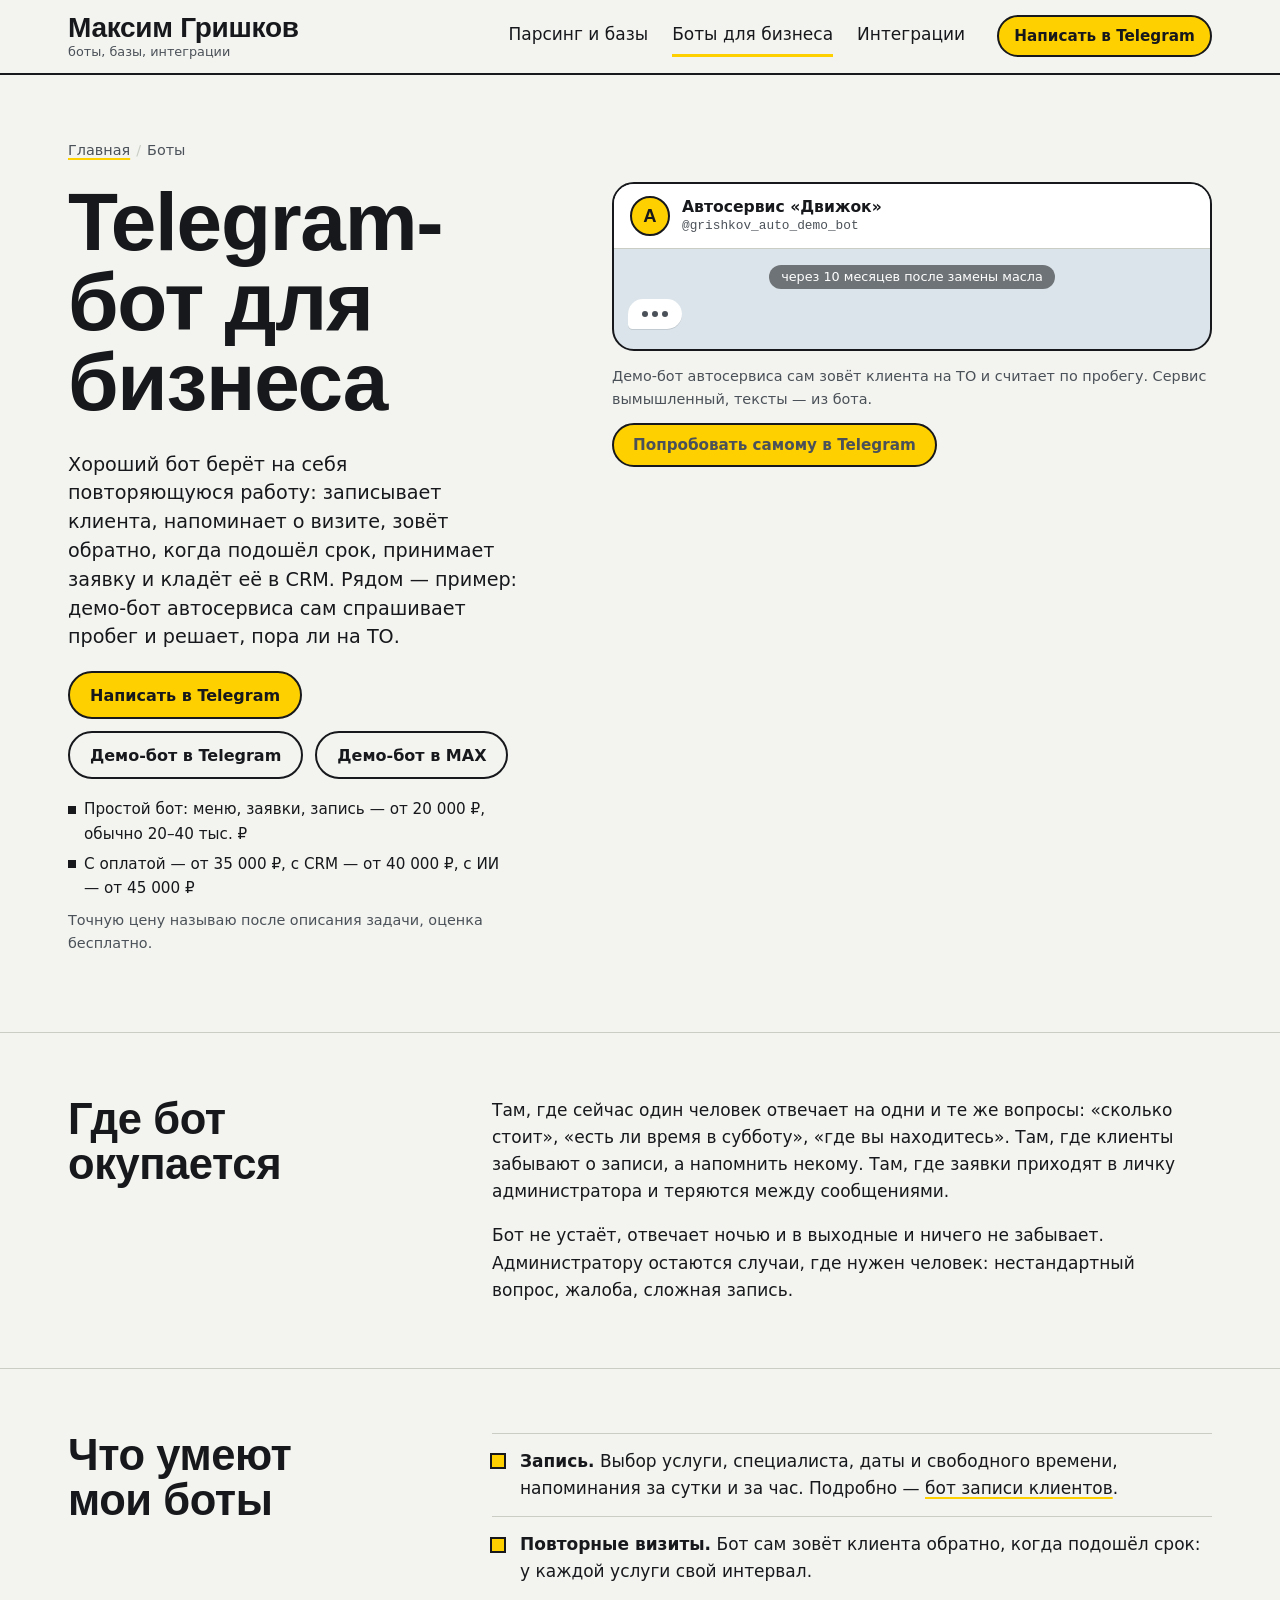
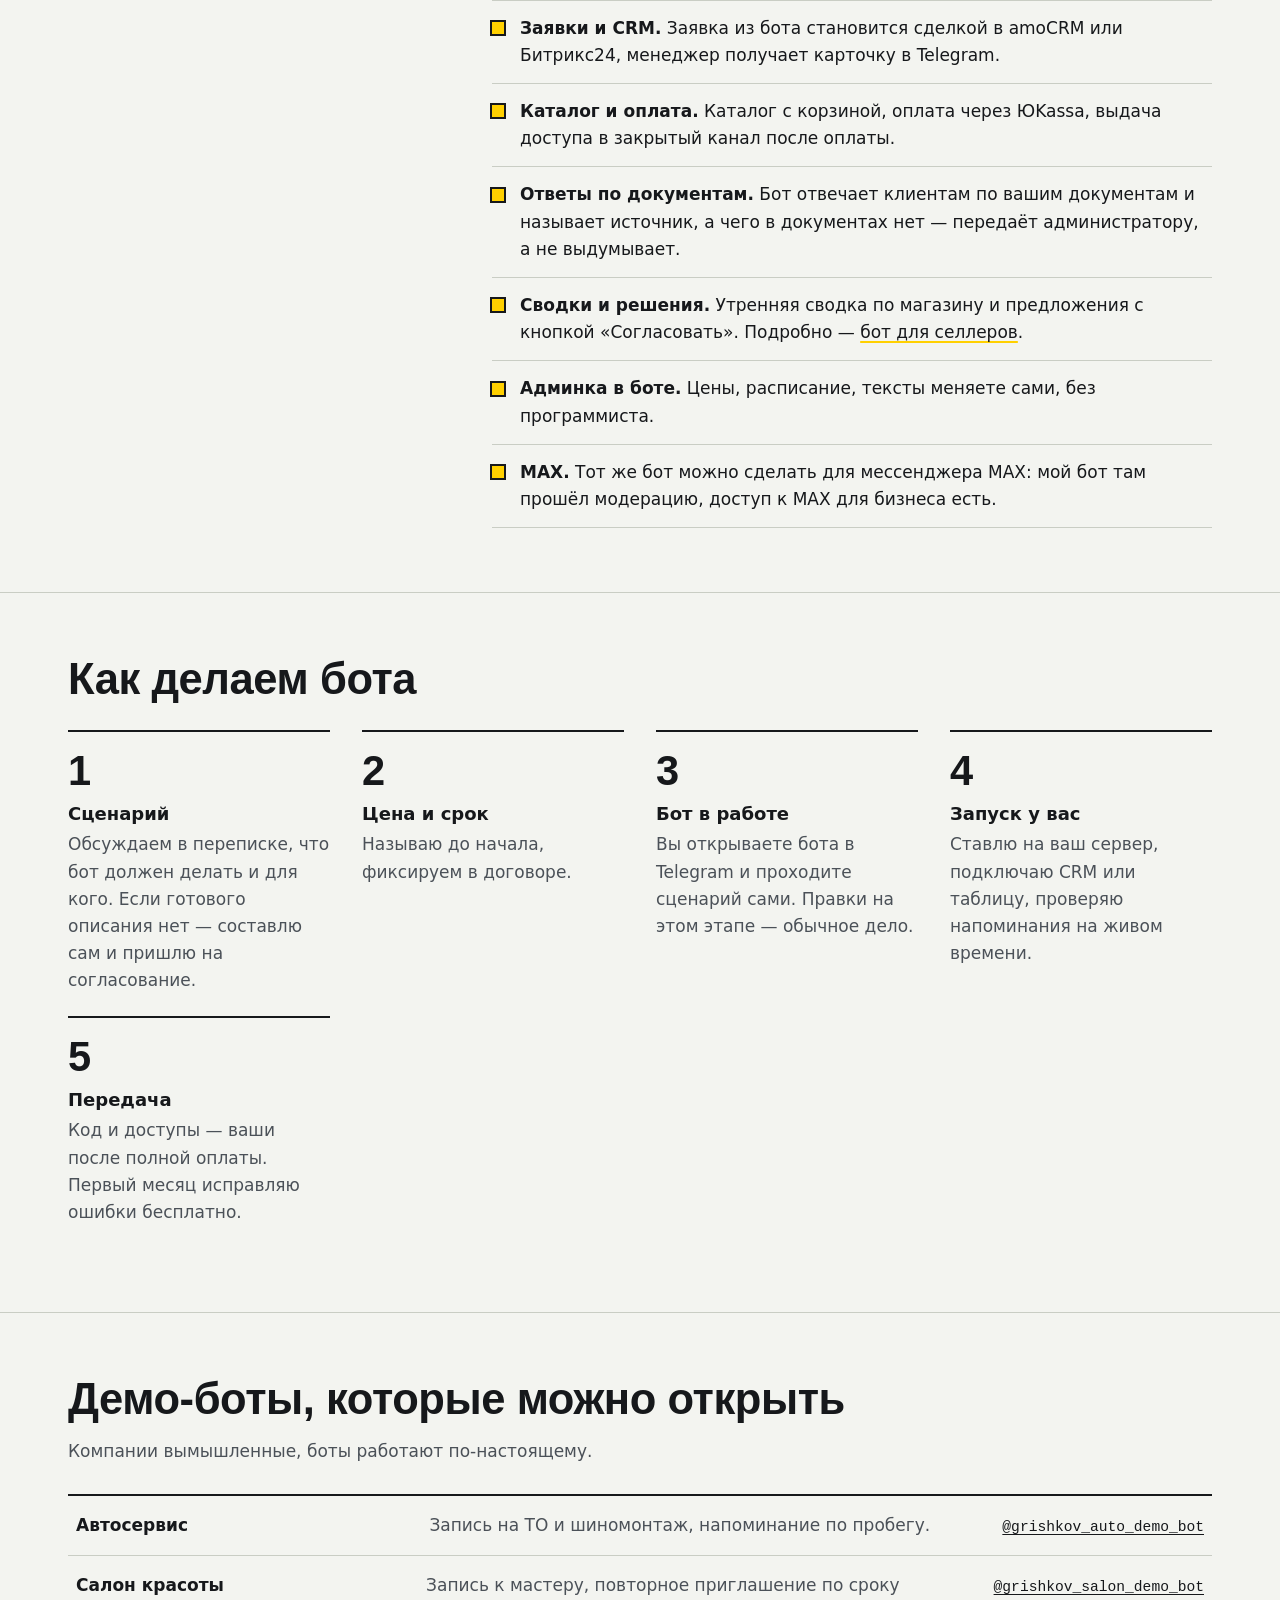
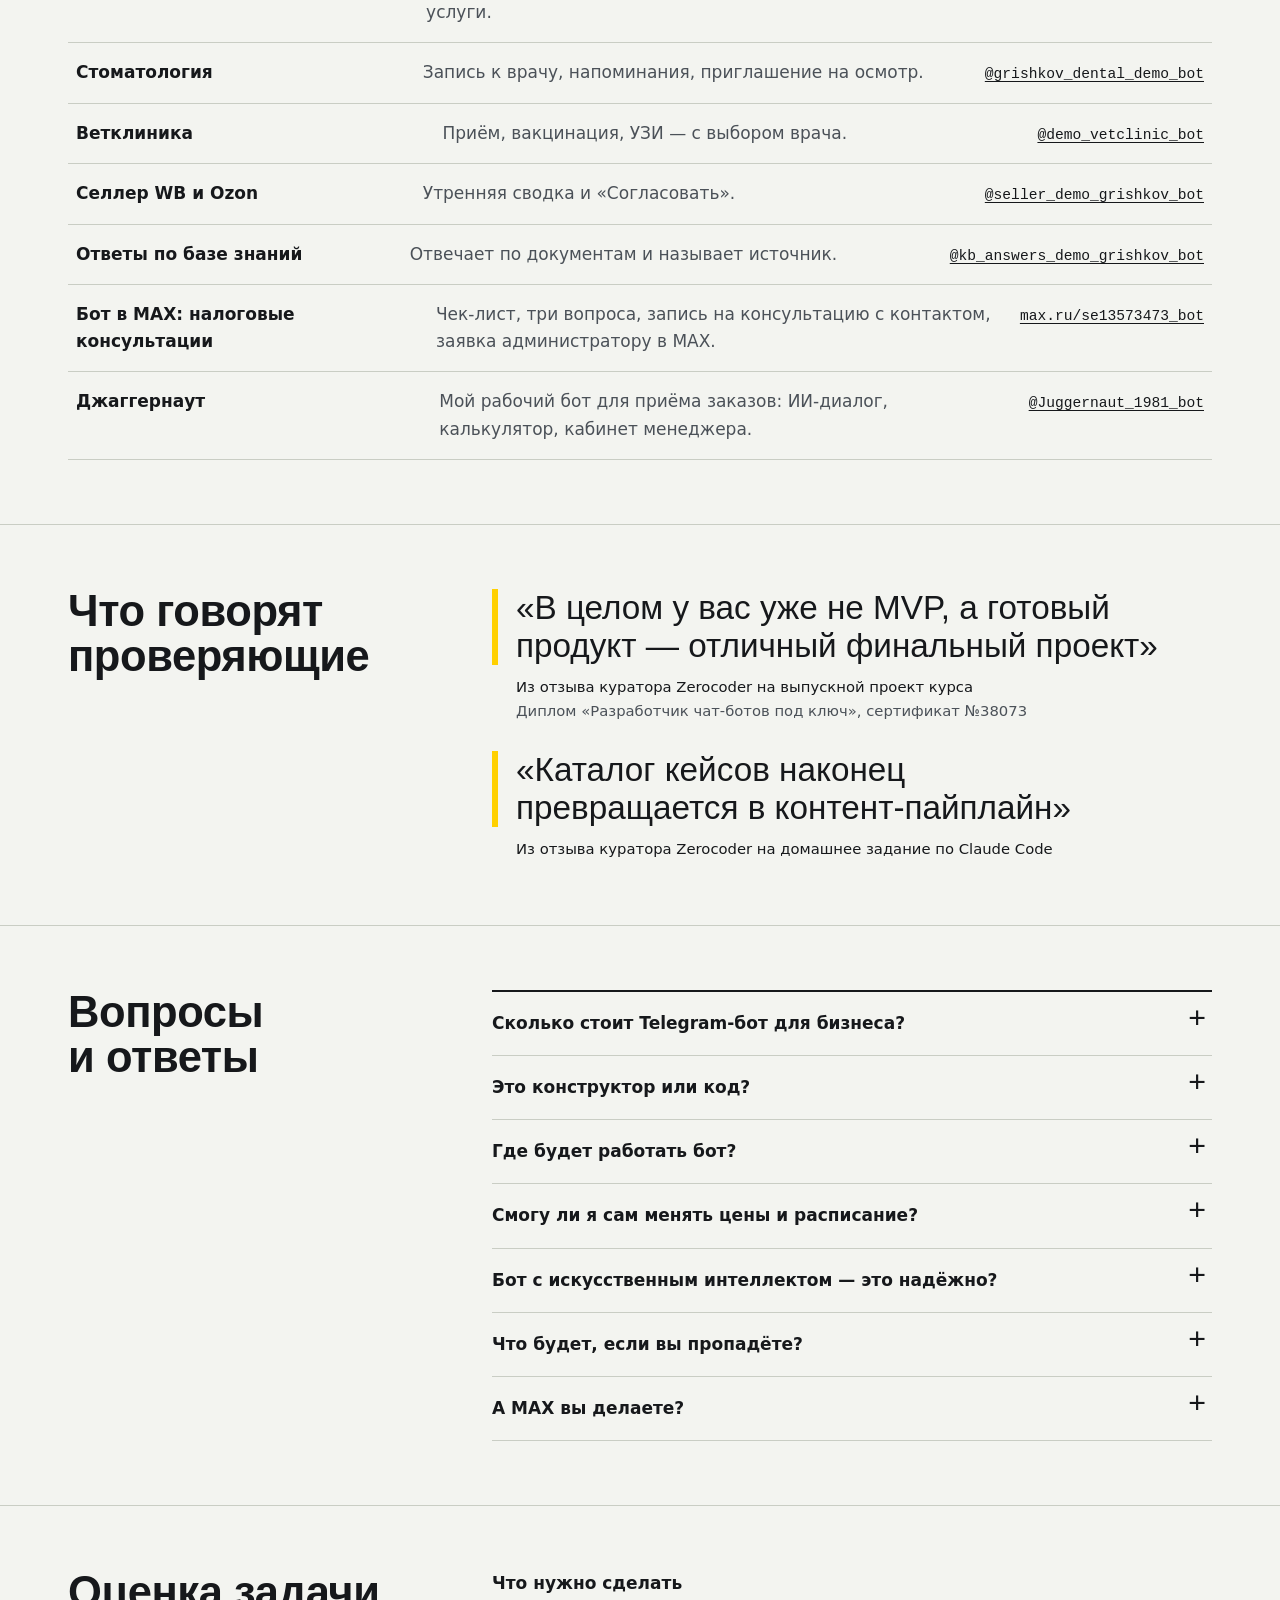
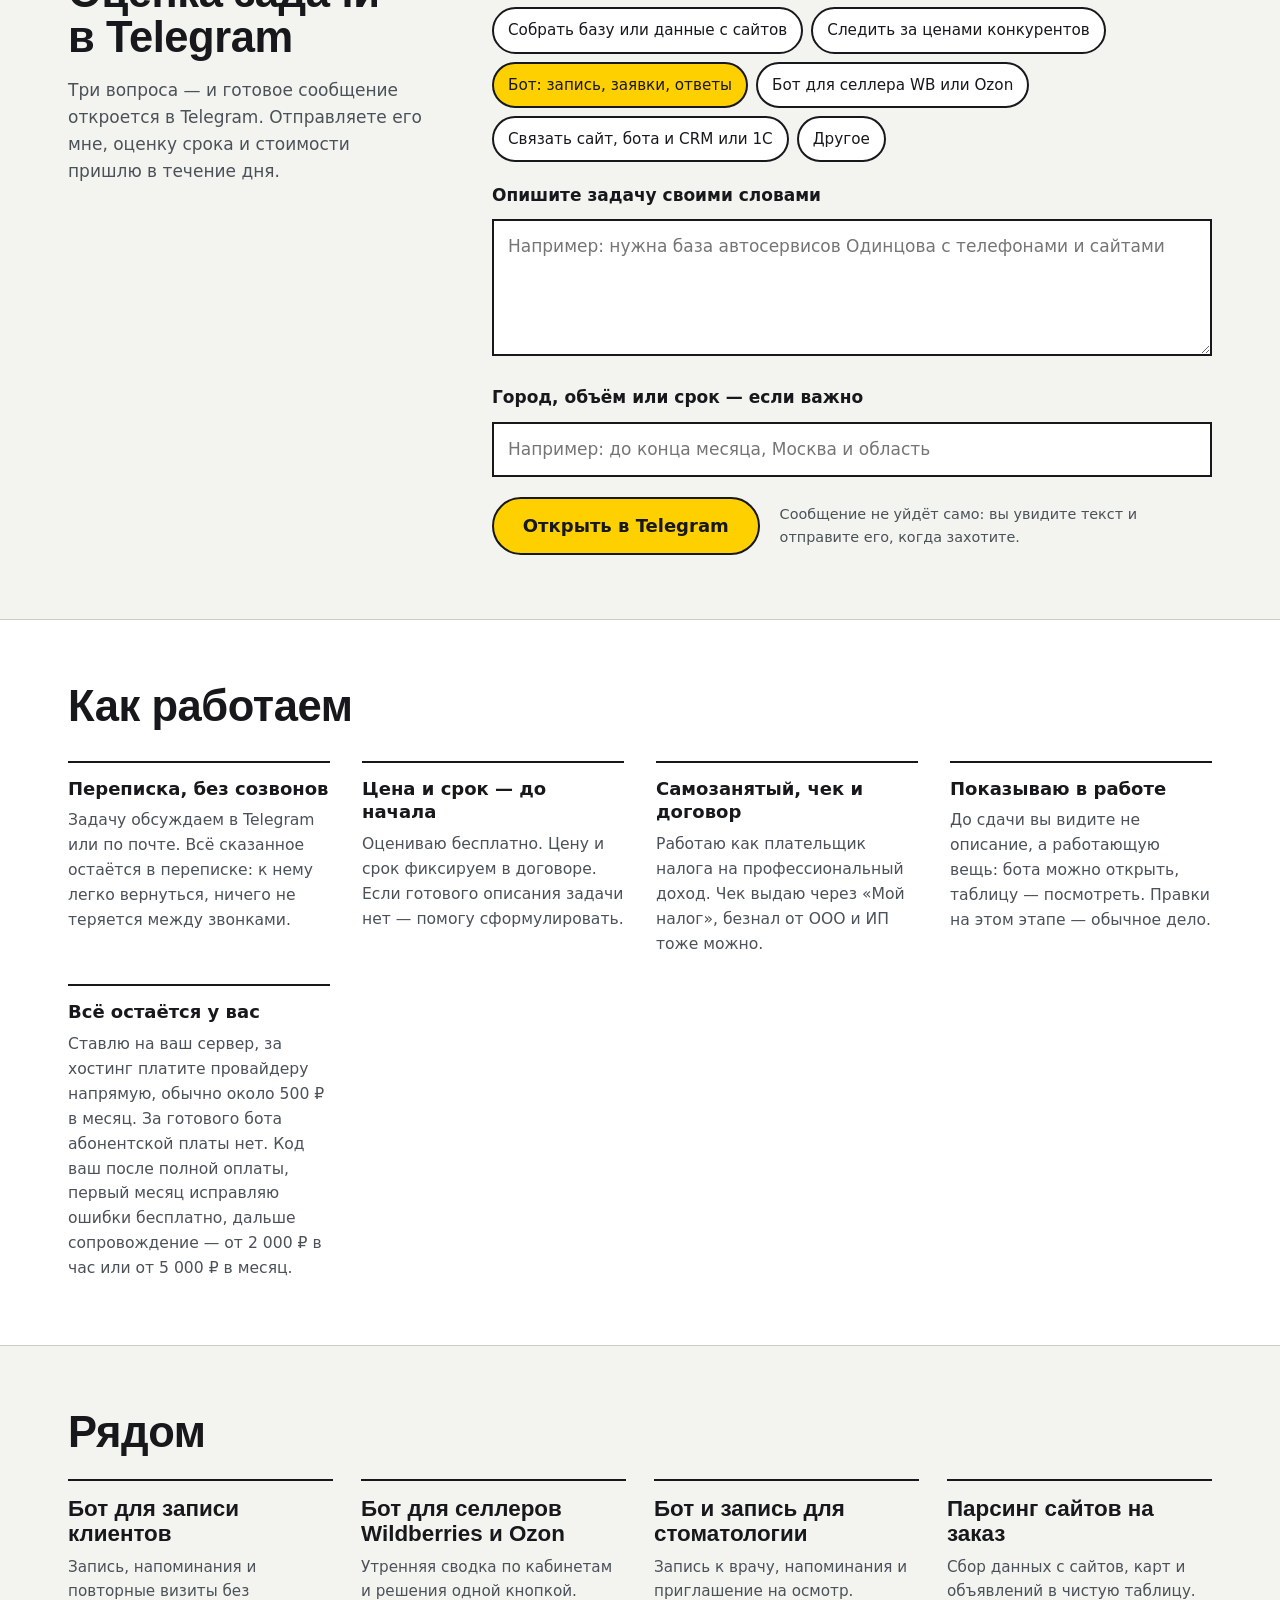
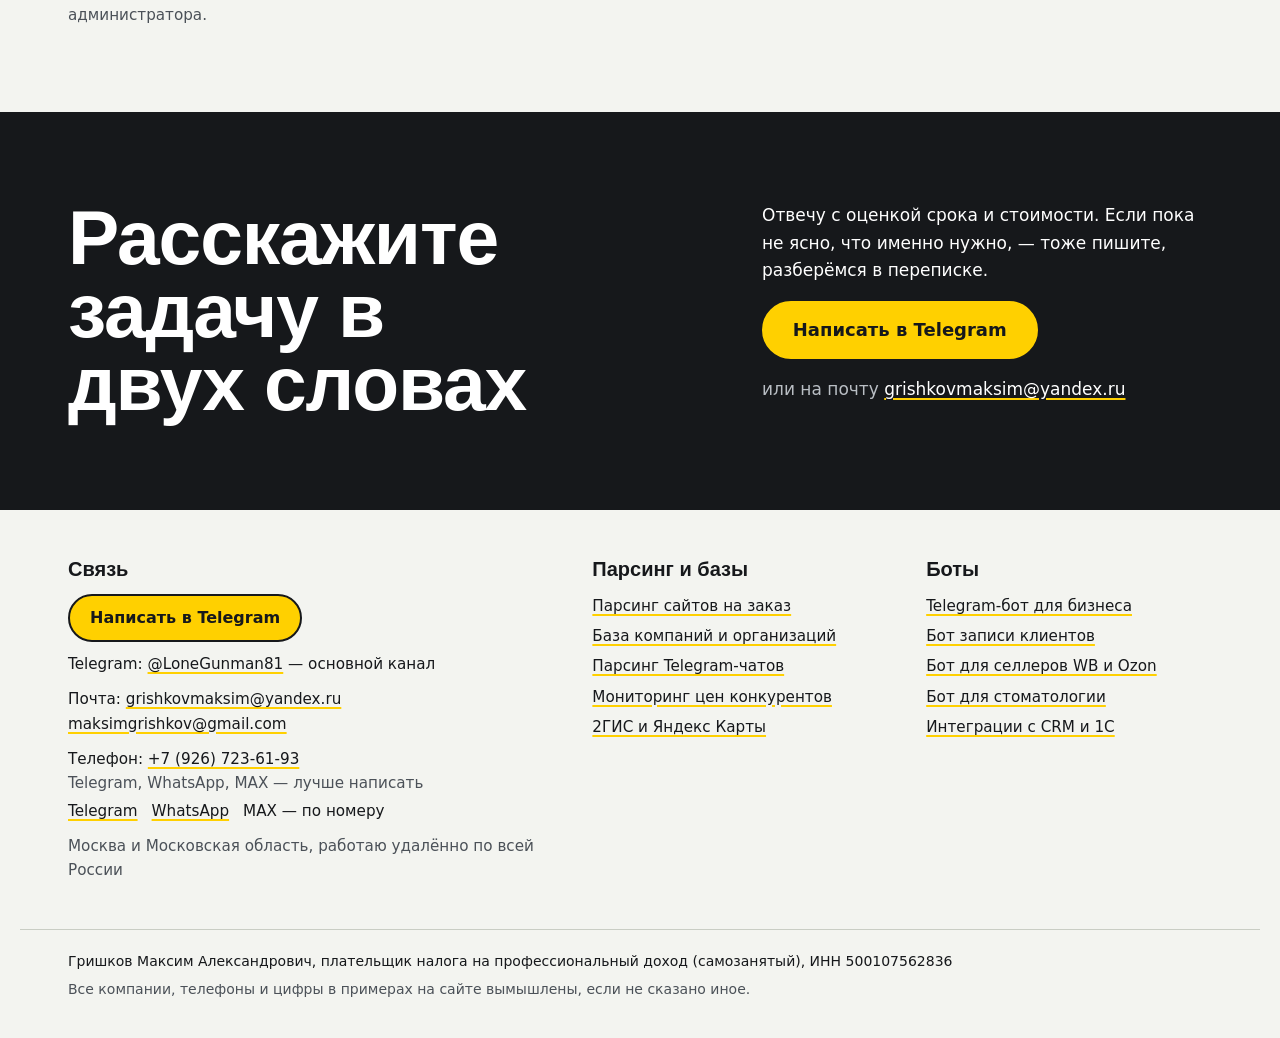
==== boty/index.html @ 48f8dcb5 "Черновик сайта для превью (noindex)" ====
<!doctype html>
<html lang="ru">
<head>
<meta charset="utf-8">
<meta name="viewport" content="width=device-width, initial-scale=1">
<title>Telegram-бот для бизнеса на заказ — запись, напоминания, заявки, оплата | Максим Гришков</title>
<meta name="description" content="Разработка Telegram-бота для бизнеса: онлайн-запись и напоминания, приём заявок, каталог и оплата, ответы по базе знаний, связка с CRM и 1С. Живые демо-боты, код остаётся у вас. Оценка бесплатно.">
<meta name="robots" content="noindex,nofollow">
<link rel="canonical" href="https://grishkovpro.ru/boty/">
<meta property="og:type" content="website">
<meta property="og:locale" content="ru_RU">
<meta property="og:site_name" content="Максим Гришков">
<meta property="og:title" content="Telegram-бот для бизнеса на заказ — запись, напоминания, заявки, оплата | Максим Гришков">
<meta property="og:description" content="Разработка Telegram-бота для бизнеса: онлайн-запись и напоминания, приём заявок, каталог и оплата, ответы по базе знаний, связка с CRM и 1С. Живые демо-боты, код остаётся у вас. Оценка бесплатно.">
<meta property="og:url" content="https://grishkovpro.ru/boty/">
<meta property="og:image" content="https://grishkovpro.ru/assets/og.png">
<meta name="theme-color" content="#f3f4f0">
<link rel="icon" href="../assets/favicon.svg" type="image/svg+xml">
<link rel="preload" href="../assets/fonts/oswald-cyr.woff2" as="font" type="font/woff2" crossorigin>
<link rel="stylesheet" href="../assets/style.css">
<script type="application/ld+json">{"@context": "https://schema.org", "@type": "BreadcrumbList", "itemListElement": [{"@type": "ListItem", "position": 1, "name": "Главная", "item": "https://grishkovpro.ru/"}, {"@type": "ListItem", "position": 2, "name": "Боты", "item": "https://grishkovpro.ru/boty/"}]}</script><script type="application/ld+json">{"@context": "https://schema.org", "@type": "Service", "name": "Разработка Telegram-бота для бизнеса", "serviceType": "Разработка Telegram-бота для бизнеса", "description": "Разработка Telegram-бота для бизнеса: онлайн-запись и напоминания, приём заявок, каталог и оплата, ответы по базе знаний, связка с CRM и 1С. Живые демо-боты, код остаётся у вас. Оценка бесплатно.", "url": "https://grishkovpro.ru/boty/", "provider": {"@type": "Person", "@id": "https://grishkovpro.ru/#person", "name": "Гришков Максим Александрович", "jobTitle": "Разработчик Telegram-ботов и интеграций", "url": "https://grishkovpro.ru/", "email": "mailto:grishkovmaksim@yandex.ru", "telephone": "+79267236193", "taxID": "500107562836", "sameAs": ["https://t.me/LoneGunman81"], "address": {"@type": "PostalAddress", "addressLocality": "Москва", "addressCountry": "RU"}}, "areaServed": [{"@type": "City", "name": "Москва"}, {"@type": "AdministrativeArea", "name": "Московская область"}, {"@type": "Country", "name": "Россия"}], "offers": {"@type": "Offer", "priceCurrency": "RUB", "description": "Простой бот: меню, заявки, запись — от 20 000 ₽, обычно 20–40 тыс. ₽; С оплатой — от 35 000 ₽, с CRM — от 40 000 ₽, с ИИ — от 45 000 ₽. Точную цену называю после описания задачи, оценка бесплатно."}}</script><script type="application/ld+json">{"@context": "https://schema.org", "@type": "FAQPage", "mainEntity": [{"@type": "Question", "name": "Сколько стоит Telegram-бот для бизнеса?", "acceptedAnswer": {"@type": "Answer", "text": "Простой бот (меню, заявки, запись) — от 20 000 ₽, обычно 20–40 тыс. ₽; с оплатой — от 35 000 ₽; со связкой с CRM — от 40 000 ₽; с ИИ — от 45 000 ₽. Точную цену называю после описания задачи, оценка бесплатно."}}, {"@type": "Question", "name": "Это конструктор или код?", "acceptedAnswer": {"@type": "Answer", "text": "Код под вашу задачу. Бот остаётся вашим: исходники передаю, ежемесячной платы за конструктор нет. При необходимости работаю и в конструкторах, например в SaleBot, если вам так удобнее."}}, {"@type": "Question", "name": "Где будет работать бот?", "acceptedAnswer": {"@type": "Answer", "text": "На вашем сервере. Это недорогой виртуальный сервер, обычно около 500 ₽ в месяц, оплачиваете провайдеру напрямую. Нет сервера — подскажу, какой взять, и настрою."}}, {"@type": "Question", "name": "Смогу ли я сам менять цены и расписание?", "acceptedAnswer": {"@type": "Answer", "text": "Да, для этого в боте делается админка: меняете прямо в Telegram, без программиста."}}, {"@type": "Question", "name": "Бот с искусственным интеллектом — это надёжно?", "acceptedAnswer": {"@type": "Answer", "text": "Если он отвечает только по вашим документам и проверяет себя — да. В моём демо ответ проверяется вторым проходом на выдумки, а вопрос, которого нет в документах, уходит администратору."}}, {"@type": "Question", "name": "Что будет, если вы пропадёте?", "acceptedAnswer": {"@type": "Answer", "text": "Бот продолжит работать: он стоит на вашем сервере, код у вас. Любой другой разработчик сможет его поддерживать без переписывания."}}, {"@type": "Question", "name": "А MAX вы делаете?", "acceptedAnswer": {"@type": "Answer", "text": "Да. Бот для MAX делается так же, как для Telegram: запись, заявки, уведомления. Мой бот в MAX прошёл модерацию площадки."}}]}</script>
</head>
<body>
<a class="skip" href="#main">К содержанию</a>
<header class="top">
  <div class="wrap top-in">
    <a class="mark" href="../"><span class="mark-n">Максим Гришков</span><span class="mark-s">боты, базы, интеграции</span></a>
    <nav class="nav" aria-label="Разделы"><a href="../parsing/">Парсинг и базы</a><a href="../boty/" aria-current="page">Боты для бизнеса</a><a href="../#integracii">Интеграции</a></nav>
    <a class="btn btn-tg top-cta" href="https://t.me/LoneGunman81" rel="noopener" target="_blank">Написать в Telegram</a>
  </div>
</header>
<main id="main">
<section class="hero hero-page">
  <div class="wrap">
    <nav class="crumbs" aria-label="Хлебные крошки"><ol><li><a href="../">Главная</a></li><li aria-current="page">Боты</li></ol></nav>
    <div class="hero-grid">
      <div class="hero-text">
        <h1 class="h1">Telegram-бот для бизнеса</h1>
        <div class="lead"><p>Хороший бот берёт на себя повторяющуюся работу: записывает клиента, напоминает о визите, зовёт обратно, когда подошёл срок, принимает заявку и кладёт её в CRM. Рядом — пример: демо-бот автосервиса сам спрашивает пробег и решает, пора ли на ТО.</p></div>
        <p class="hero-cta"><a class="btn btn-tg" href="https://t.me/LoneGunman81" rel="noopener" target="_blank">Написать в Telegram</a>
        <a class="btn btn-line" href="https://t.me/grishkov_auto_demo_bot" rel="noopener" target="_blank">Демо-бот в Telegram</a><a class="btn btn-line" href="https://max.ru/se13573473_bot" rel="noopener" target="_blank">Демо-бот в MAX</a></p>
        <div class="hero-price"><ul class="hero-notes"><li>Простой бот: меню, заявки, запись — от 20 000 ₽, обычно 20–40 тыс. ₽</li><li>С оплатой — от 35 000 ₽, с CRM — от 40 000 ₽, с ИИ — от 45 000 ₽</li></ul><p class="price-foot">Точную цену называю после описания задачи, оценка бесплатно.</p></div>
      </div>
      <div class="hero-ex"><figure class="ex ex-chat" data-sim>
  <div class="tg">
    <div class="tg-head"><span class="tg-ava" aria-hidden="true">А</span>
      <span class="tg-who"><b>Автосервис «Движок»</b><span class="mono">@grishkov_auto_demo_bot</span></span></div>
    <ol class="tg-log" aria-label="Пример переписки с ботом"><li class="tg-m tg-note"><span class="tg-bubble">через 10 месяцев после замены масла</span></li><li class="tg-m tg-bot"><span class="tg-bubble">Здравствуйте! С прошлого визита прошло 10 мес. — тогда делали «Замена масла и фильтров».<br>Скоро пора на ТО: по регламенту раз в 10 000 км или раз в год, смотря что раньше.<br>Подскажите текущий пробег — посчитаю, пора уже или можно ездить дальше.</span></li><li class="tg-m tg-user"><span class="tg-bubble">48 200</span></li><li class="tg-m tg-bot"><span class="tg-bubble">Спасибо! С прошлого визита 6 300 км.<br>До ТО ещё около 3 700 км — можно спокойно ездить.<br>Напомню, когда подойдёт срок.</span></li><li class="tg-m tg-note"><span class="tg-bubble">клиент сам решил записаться</span></li><li class="tg-m tg-bot"><span class="tg-bubble"><strong>Шаг 1/7.</strong> Выберите услугу:</span><span class="tg-kb"><span class="tg-row"><span class="tg-b">ТО по регламенту — 6 500 ₽</span></span><span class="tg-row"><span class="tg-b is-press">Шиномонтаж, 4 колеса — 3 200 ₽</span></span><span class="tg-row"><span class="tg-b">Компьютерная диагностика — 2 500 ₽</span></span></span></li><li class="tg-m tg-bot"><span class="tg-bubble">Услуга: <strong>Шиномонтаж, 4 колеса</strong> — 3 200 ₽<br><strong>Шаг 2/7.</strong> Выберите механика:</span><span class="tg-kb"><span class="tg-row"><span class="tg-b">Сергей</span><span class="tg-b">Андрей</span><span class="tg-b">Дмитрий</span></span><span class="tg-row"><span class="tg-b is-press">Любой свободный</span></span></span></li></ol>
    <div class="tg-foot"><button type="button" class="tg-replay" hidden>Показать ещё раз</button></div>
  </div>
  <figcaption><span>Демо-бот автосервиса сам зовёт клиента на ТО и считает по пробегу. Сервис вымышленный, тексты — из бота.</span><a class="btn btn-try" href="https://t.me/grishkov_auto_demo_bot" rel="noopener" target="_blank">Попробовать самому в Telegram</a></figcaption>
</figure></div>
    </div>
  </div>
</section><section class="sec sec-split"><div class="wrap split"><h2 class="h2">Где бот окупается</h2><div class="prose"><p>Там, где сейчас один человек отвечает на одни и те же вопросы: «сколько стоит», «есть ли время в субботу», «где вы находитесь». Там, где клиенты забывают о записи, а напомнить некому. Там, где заявки приходят в личку администратора и теряются между сообщениями.</p>
<p>Бот не устаёт, отвечает ночью и в выходные и ничего не забывает. Администратору остаются случаи, где нужен человек: нестандартный вопрос, жалоба, сложная запись.</p></div></div></section><section class="sec sec-split"><div class="wrap split"><h2 class="h2">Что умеют мои боты</h2><ul class="gets"><li><strong>Запись.</strong> Выбор услуги, специалиста, даты и свободного времени, напоминания за сутки и за час. Подробно — <a href="../boty/zapis-klientov/">бот записи клиентов</a>.</li><li><strong>Повторные визиты.</strong> Бот сам зовёт клиента обратно, когда подошёл срок: у каждой услуги свой интервал.</li><li><strong>Заявки и CRM.</strong> Заявка из бота становится сделкой в amoCRM или Битрикс24, менеджер получает карточку в Telegram.</li><li><strong>Каталог и оплата.</strong> Каталог с корзиной, оплата через ЮKassa, выдача доступа в закрытый канал после оплаты.</li><li><strong>Ответы по документам.</strong> Бот отвечает клиентам по вашим документам и называет источник, а чего в документах нет — передаёт администратору, а не выдумывает.</li><li><strong>Сводки и решения.</strong> Утренняя сводка по магазину и предложения с кнопкой «Согласовать». Подробно — <a href="../boty/marketplace/">бот для селлеров</a>.</li><li><strong>Админка в боте.</strong> Цены, расписание, тексты меняете сами, без программиста.</li><li><strong>MAX.</strong> Тот же бот можно сделать для мессенджера MAX: мой бот там прошёл модерацию, доступ к MAX для бизнеса есть.</li></ul></div></section><section class="sec"><div class="wrap"><h2 class="h2">Как делаем бота</h2><ol class="steps"><li><h3>Сценарий</h3><p>Обсуждаем в переписке, что бот должен делать и для кого. Если готового описания нет — составлю сам и пришлю на согласование.</p></li><li><h3>Цена и срок</h3><p>Называю до начала, фиксируем в договоре.</p></li><li><h3>Бот в работе</h3><p>Вы открываете бота в Telegram и проходите сценарий сами. Правки на этом этапе — обычное дело.</p></li><li><h3>Запуск у вас</h3><p>Ставлю на ваш сервер, подключаю CRM или таблицу, проверяю напоминания на живом времени.</p></li><li><h3>Передача</h3><p>Код и доступы — ваши после полной оплаты. Первый месяц исправляю ошибки бесплатно.</p></li></ol></div></section><section class="sec demo" id="demo"><div class="wrap"><h2 class="h2">Демо-боты, которые можно открыть</h2><p class="lead-s">Компании вымышленные, боты работают по-настоящему.</p><ul class="demo-list"><li><a class="demo-row" href="https://t.me/grishkov_auto_demo_bot" rel="noopener" target="_blank"><span class="demo-n">Автосервис</span><span class="demo-d">Запись на ТО и шиномонтаж, напоминание по пробегу.</span><span class="demo-h mono">@grishkov_auto_demo_bot</span></a></li><li><a class="demo-row" href="https://t.me/grishkov_salon_demo_bot" rel="noopener" target="_blank"><span class="demo-n">Салон красоты</span><span class="demo-d">Запись к мастеру, повторное приглашение по сроку услуги.</span><span class="demo-h mono">@grishkov_salon_demo_bot</span></a></li><li><a class="demo-row" href="https://t.me/grishkov_dental_demo_bot" rel="noopener" target="_blank"><span class="demo-n">Стоматология</span><span class="demo-d">Запись к врачу, напоминания, приглашение на осмотр.</span><span class="demo-h mono">@grishkov_dental_demo_bot</span></a></li><li><a class="demo-row" href="https://t.me/demo_vetclinic_bot" rel="noopener" target="_blank"><span class="demo-n">Ветклиника</span><span class="demo-d">Приём, вакцинация, УЗИ — с выбором врача.</span><span class="demo-h mono">@demo_vetclinic_bot</span></a></li><li><a class="demo-row" href="https://t.me/seller_demo_grishkov_bot" rel="noopener" target="_blank"><span class="demo-n">Селлер WB и Ozon</span><span class="demo-d">Утренняя сводка и «Согласовать».</span><span class="demo-h mono">@seller_demo_grishkov_bot</span></a></li><li><a class="demo-row" href="https://t.me/kb_answers_demo_grishkov_bot" rel="noopener" target="_blank"><span class="demo-n">Ответы по базе знаний</span><span class="demo-d">Отвечает по документам и называет источник.</span><span class="demo-h mono">@kb_answers_demo_grishkov_bot</span></a></li><li><a class="demo-row" href="https://max.ru/se13573473_bot" rel="noopener" target="_blank"><span class="demo-n">Бот в MAX: налоговые консультации</span><span class="demo-d">Чек-лист, три вопроса, запись на консультацию с контактом, заявка администратору в MAX.</span><span class="demo-h mono">max.ru/se13573473_bot</span></a></li><li><a class="demo-row" href="https://t.me/Juggernaut_1981_bot" rel="noopener" target="_blank"><span class="demo-n">Джаггернаут</span><span class="demo-d">Мой рабочий бот для приёма заказов: ИИ-диалог, калькулятор, кабинет менеджера.</span><span class="demo-h mono">@Juggernaut_1981_bot</span></a></li></ul></div></section><section class="sec voices" aria-labelledby="vq-h"><div class="wrap split"><h2 id="vq-h" class="h2">Что говорят проверяющие</h2><ul class="vq-list"><li><blockquote><p>«В целом у вас уже не MVP, а готовый продукт — отличный финальный проект»</p></blockquote><p class="vq-src">Из отзыва куратора Zerocoder на выпускной проект курса<br><span class="muted">Диплом «Разработчик чат-ботов под ключ», сертификат №38073</span></p></li><li><blockquote><p>«Каталог кейсов наконец превращается в контент-пайплайн»</p></blockquote><p class="vq-src">Из отзыва куратора Zerocoder на домашнее задание по Claude Code</p></li></ul></div></section><section class="sec faq" aria-labelledby="faq-h"><div class="wrap split"><h2 id="faq-h" class="h2">Вопросы и ответы</h2><div class="faq-list"><details><summary>Сколько стоит Telegram-бот для бизнеса?</summary><div class="faq-a"><p>Простой бот (меню, заявки, запись) — от 20 000 ₽, обычно 20–40 тыс. ₽; с оплатой — от 35 000 ₽; со связкой с CRM — от 40 000 ₽; с ИИ — от 45 000 ₽. Точную цену называю после описания задачи, оценка бесплатно.</p></div></details><details><summary>Это конструктор или код?</summary><div class="faq-a"><p>Код под вашу задачу. Бот остаётся вашим: исходники передаю, ежемесячной платы за конструктор нет. При необходимости работаю и в конструкторах, например в SaleBot, если вам так удобнее.</p></div></details><details><summary>Где будет работать бот?</summary><div class="faq-a"><p>На вашем сервере. Это недорогой виртуальный сервер, обычно около 500 ₽ в месяц, оплачиваете провайдеру напрямую. Нет сервера — подскажу, какой взять, и настрою.</p></div></details><details><summary>Смогу ли я сам менять цены и расписание?</summary><div class="faq-a"><p>Да, для этого в боте делается админка: меняете прямо в Telegram, без программиста.</p></div></details><details><summary>Бот с искусственным интеллектом — это надёжно?</summary><div class="faq-a"><p>Если он отвечает только по вашим документам и проверяет себя — да. В моём демо ответ проверяется вторым проходом на выдумки, а вопрос, которого нет в документах, уходит администратору.</p></div></details><details><summary>Что будет, если вы пропадёте?</summary><div class="faq-a"><p>Бот продолжит работать: он стоит на вашем сервере, код у вас. Любой другой разработчик сможет его поддерживать без переписывания.</p></div></details><details><summary>А MAX вы делаете?</summary><div class="faq-a"><p>Да. Бот для MAX делается так же, как для Telegram: запись, заявки, уведомления. Мой бот в MAX прошёл модерацию площадки.</p></div></details></div></div></section><section class="sec quiz" id="ocenka" aria-labelledby="qz-h">
  <div class="wrap split">
    <div><h2 id="qz-h" class="h2">Оценка задачи в Telegram</h2>
      <p class="lead-s">Три вопроса — и готовое сообщение откроется в Telegram. Отправляете его мне, оценку срока и стоимости пришлю в течение дня.</p></div>
    <form class="qz" action="https://t.me/LoneGunman81" method="get" target="_blank" data-quiz>
      <fieldset><legend>Что нужно сделать</legend><div class="qz-opts"><label class="qz-opt"><input type="radio" name="topic" value="Собрать базу или данные с сайтов"><span>Собрать базу или данные с сайтов</span></label><label class="qz-opt"><input type="radio" name="topic" value="Следить за ценами конкурентов"><span>Следить за ценами конкурентов</span></label><label class="qz-opt"><input type="radio" name="topic" value="Бот: запись, заявки, ответы" checked><span>Бот: запись, заявки, ответы</span></label><label class="qz-opt"><input type="radio" name="topic" value="Бот для селлера WB или Ozon"><span>Бот для селлера WB или Ozon</span></label><label class="qz-opt"><input type="radio" name="topic" value="Связать сайт, бота и CRM или 1С"><span>Связать сайт, бота и CRM или 1С</span></label><label class="qz-opt"><input type="radio" name="topic" value="Другое"><span>Другое</span></label></div></fieldset>
      <label class="qz-f"><span>Опишите задачу своими словами</span>
        <textarea name="text" rows="4" required placeholder="Например: нужна база автосервисов Одинцова с телефонами и сайтами"></textarea></label>
      <label class="qz-f"><span>Город, объём или срок — если важно</span>
        <input type="text" name="extra" placeholder="Например: до конца месяца, Москва и область"></label>
      <div class="qz-go"><button class="btn btn-tg btn-big" type="submit">Открыть в Telegram</button>
        <span class="muted">Сообщение не уйдёт само: вы увидите текст и отправите его, когда захотите.</span></div>
    </form>
  </div>
</section><section class="sec how" aria-labelledby="how-h">
  <div class="wrap">
    <h2 id="how-h" class="h2">Как работаем</h2>
    <ul class="how-list"><li><h3>Переписка, без созвонов</h3><p>Задачу обсуждаем в Telegram или по почте. Всё сказанное остаётся в переписке: к нему легко вернуться, ничего не теряется между звонками.</p></li><li><h3>Цена и срок — до начала</h3><p>Оцениваю бесплатно. Цену и срок фиксируем в договоре. Если готового описания задачи нет — помогу сформулировать.</p></li><li><h3>Самозанятый, чек и договор</h3><p>Работаю как плательщик налога на профессиональный доход. Чек выдаю через «Мой налог», безнал от ООО и ИП тоже можно.</p></li><li><h3>Показываю в работе</h3><p>До сдачи вы видите не описание, а работающую вещь: бота можно открыть, таблицу — посмотреть. Правки на этом этапе — обычное дело.</p></li><li><h3>Всё остаётся у вас</h3><p>Ставлю на ваш сервер, за хостинг платите провайдеру напрямую, обычно около 500 ₽ в месяц. За готового бота абонентской платы нет. Код ваш после полной оплаты, первый месяц исправляю ошибки бесплатно, дальше сопровождение — от 2 000 ₽ в час или от 5 000 ₽ в месяц.</p></li></ul>
  </div>
</section><section class="sec rel" aria-labelledby="rel-h"><div class="wrap"><h2 id="rel-h" class="h2">Рядом</h2><ul class="rel-list"><li><a href="../boty/zapis-klientov"><span class="rel-t">Бот для записи клиентов</span><span class="rel-d">Запись, напоминания и повторные визиты без администратора.</span></a></li><li><a href="../boty/marketplace"><span class="rel-t">Бот для селлеров Wildberries и Ozon</span><span class="rel-d">Утренняя сводка по кабинетам и решения одной кнопкой.</span></a></li><li><a href="../boty/stomatologiya"><span class="rel-t">Бот и запись для стоматологии</span><span class="rel-d">Запись к врачу, напоминания и приглашение на осмотр.</span></a></li><li><a href="../parsing"><span class="rel-t">Парсинг сайтов на заказ</span><span class="rel-d">Сбор данных с сайтов, карт и объявлений в чистую таблицу.</span></a></li></ul></div></section><section class="cta" aria-labelledby="cta-h">
  <div class="wrap cta-in">
    <h2 id="cta-h" class="cta-h">Расскажите задачу в двух словах</h2>
    <div class="cta-side"><p>Отвечу с оценкой срока и стоимости. Если пока не ясно, что именно нужно, — тоже пишите, разберёмся в переписке.</p>
      <p><a class="btn btn-tg btn-big" href="https://t.me/LoneGunman81" rel="noopener" target="_blank">Написать в Telegram</a></p>
      <p class="muted">или на почту <a href="mailto:grishkovmaksim@yandex.ru">grishkovmaksim@yandex.ru</a></p></div>
  </div>
</section>
</main>
<footer class="foot">
  <div class="wrap foot-grid">
    <div class="foot-contact">
      <p class="f-h">Связь</p>
      <p><a class="btn btn-tg" href="https://t.me/LoneGunman81" rel="noopener" target="_blank">Написать в Telegram</a></p>
      <p>Telegram: <a href="https://t.me/LoneGunman81" rel="noopener" target="_blank">@LoneGunman81</a> — основной канал</p>
      <p>Почта: <a href="mailto:grishkovmaksim@yandex.ru">grishkovmaksim@yandex.ru</a><br><a href="mailto:maksimgrishkov@gmail.com">maksimgrishkov@gmail.com</a></p>
      <p>Телефон: <a href="tel:+79267236193">+7 (926) 723-61-93</a><br><span class="muted">Telegram, WhatsApp, MAX — лучше написать</span><br>
        <span class="msgr"><a href="https://t.me/LoneGunman81" rel="noopener" target="_blank">Telegram</a>
        <a href="https://wa.me/79267236193" rel="noopener" target="_blank">WhatsApp</a>
        <span>MAX — по номеру</span></span></p>
      <p class="muted">Москва и Московская область, работаю удалённо по всей России</p>
    </div>
    <div><p class="f-h">Парсинг и базы</p><ul><li><a href="../parsing/">Парсинг сайтов на заказ</a></li><li><a href="../parsing/baza-kompaniy/">База компаний и организаций</a></li><li><a href="../parsing/telegram/">Парсинг Telegram-чатов</a></li><li><a href="../parsing/monitoring-cen/">Мониторинг цен конкурентов</a></li><li><a href="../parsing/karty/">2ГИС и Яндекс Карты</a></li></ul></div><div><p class="f-h">Боты</p><ul><li><a href="../boty/">Telegram-бот для бизнеса</a></li><li><a href="../boty/zapis-klientov/">Бот записи клиентов</a></li><li><a href="../boty/marketplace/">Бот для селлеров WB и Ozon</a></li><li><a href="../boty/stomatologiya/">Бот для стоматологии</a></li><li><a href="../#integracii">Интеграции с CRM и 1С</a></li></ul></div>
  </div>
  <div class="wrap foot-legal">
    <p>Гришков Максим Александрович, плательщик налога на профессиональный доход (самозанятый), ИНН 500107562836</p>
    <p class="muted">Все компании, телефоны и цифры в примерах на сайте вымышлены, если не сказано иное.</p>
  </div>
</footer>
<script src="../assets/site.js" defer></script>
</body>
</html>
---- assets/style.css ----
/* grishkovpro.ru — «мастерская с открытой кухней».
   Один акцент: сигнальный жёлтый, только как фон под тёмным текстом. */

@font-face { font-family: "Oswald"; font-weight: 400 700; font-display: swap;
  src: url(fonts/oswald-cyr.woff2) format("woff2"); unicode-range: U+0301, U+0400-045F, U+0490-0491, U+04B0-04B1, U+2116; }
@font-face { font-family: "Oswald"; font-weight: 400 700; font-display: swap;
  src: url(fonts/oswald-lat.woff2) format("woff2"); unicode-range: U+0000-00FF, U+0131, U+0152-0153, U+02BB-02BC, U+02C6, U+02DA, U+02DC, U+2000-206F, U+20AC, U+2122, U+2191, U+2193, U+2212, U+2215, U+FEFF, U+FFFD; }
@font-face { font-family: "Golos Text"; font-weight: 400 700; font-display: swap;
  src: url(fonts/golos-cyr.woff2) format("woff2"); unicode-range: U+0301, U+0400-045F, U+0490-0491, U+04B0-04B1, U+2116; }
@font-face { font-family: "Golos Text"; font-weight: 400 700; font-display: swap;
  src: url(fonts/golos-lat.woff2) format("woff2"); unicode-range: U+0000-00FF, U+0131, U+0152-0153, U+02BB-02BC, U+02C6, U+02DA, U+02DC, U+2000-206F, U+20AC, U+2122, U+2191, U+2193, U+2212, U+2215, U+FEFF, U+FFFD; }

:root {
  --paper: #f3f4f0;
  --white: #ffffff;
  --ink: #16181b;
  --ink-2: #4b5158;
  --rule: #c9cdc4;
  --sun: #ffd000;
  --sun-soft: #fff3b0;
  --tg-bg: #dbe4ea;
  --tg-out: #e3f6cf;
  --display: "Oswald", "Arial Narrow", "Roboto Condensed", sans-serif;
  --text: "Golos Text", "Segoe UI", system-ui, sans-serif;
  --mono: ui-monospace, "Cascadia Mono", Consolas, "Liberation Mono", monospace;
  --gut: clamp(16px, 4vw, 48px);
  --max: 1240px;
}

*, *::before, *::after { box-sizing: border-box; }
html { -webkit-text-size-adjust: 100%; }
body {
  margin: 0; background: var(--paper); color: var(--ink);
  font: 400 1.0625rem/1.6 var(--text);
  overflow-wrap: break-word;
}
img, svg { max-width: 100%; display: block; }
a { color: inherit; text-decoration-thickness: 2px; text-underline-offset: 3px; text-decoration-color: var(--sun); }
a:hover { text-decoration-color: var(--ink); }
:focus-visible { outline: 3px solid var(--ink); outline-offset: 3px; box-shadow: 0 0 0 6px var(--sun); }
p { margin: 0 0 1em; }
ul, ol { margin: 0; padding: 0; list-style: none; }
h1, h2, h3 { margin: 0; }
code, .mono { font-family: var(--mono); font-size: .86em; }
.muted { color: var(--ink-2); }

.wrap { max-width: var(--max); margin: 0 auto; padding: 0 var(--gut); }
.skip { position: absolute; left: -999px; top: 8px; background: var(--sun); padding: 8px 12px; z-index: 10; }
.skip:focus { left: 8px; }

/* ---------- кнопки ---------- */
.btn {
  display: inline-flex; align-items: center; justify-content: center; gap: .5em;
  min-height: 48px; padding: .7em 1.25em; border: 2px solid var(--ink); border-radius: 999px;
  font: 600 1rem/1.1 var(--text); text-decoration: none; cursor: pointer; text-align: center;
}
.btn-tg { background: var(--sun); color: var(--ink); }
.btn-tg:hover { background: var(--ink); color: var(--sun); }
.btn-line { background: transparent; }
.btn-line:hover { background: var(--ink); color: var(--white); }
.btn-big { min-height: 58px; padding: .8em 1.6em; font-size: 1.125rem; }

/* ---------- шапка ---------- */
.top { border-bottom: 2px solid var(--ink); background: var(--paper); }
.top-in { display: flex; align-items: center; gap: 12px 32px; flex-wrap: wrap; padding-top: 14px; padding-bottom: 14px; }
.mark { display: flex; flex-direction: column; text-decoration: none; line-height: 1; margin-right: auto; }
.mark-n { font: 600 1.75rem/1 var(--display); letter-spacing: -.01em; white-space: nowrap; }
.mark-s { font-size: .8rem; color: var(--ink-2); margin-top: 4px; }
.nav { display: flex; gap: 6px 24px; flex-wrap: wrap; }
.nav a { text-decoration: none; font-weight: 500; padding: 6px 0; border-bottom: 3px solid transparent; }
.nav a:hover, .nav a[aria-current="page"] { border-bottom-color: var(--sun); }
.top-cta { min-height: 42px; padding: .5em 1em; font-size: .95rem; }
@media (max-width: 760px) {
  .nav { order: 3; width: 100%; gap: 4px 14px; font-size: .875rem; }
  .top-cta { font-size: .875rem; padding: .45em .85em; }
  .mark-n { font-size: 1.35rem; }
  .mark-s { font-size: .72rem; }
}

/* ---------- заголовки ---------- */
.h1 { font: 600 clamp(2.5rem, 6.4vw, 5.6rem)/.98 var(--display); letter-spacing: -.015em; text-wrap: balance; }
.h1-home { font-size: clamp(3rem, 6.8vw, 6.6rem); line-height: .96; letter-spacing: -.02em; max-width: 11ch; margin-bottom: 24px; }
.home-grid { display: grid; grid-template-columns: minmax(0, 7fr) minmax(0, 5fr); gap: 32px clamp(32px, 5vw, 64px); align-items: start; }
.home-ex .ex-chat { margin-left: auto; }
.home-ex .tg-log { max-height: 440px; }
@media (max-width: 900px) { .home-grid { grid-template-columns: minmax(0, 1fr); } .home-ex .tg-log { max-height: 380px; } }
.h2 { font: 600 clamp(1.8rem, 3.4vw, 2.75rem)/1.04 var(--display); letter-spacing: -.01em; text-wrap: balance; }
h3 { font: 600 1.125rem/1.3 var(--text); }

/* ---------- первый экран ---------- */
.hero { padding: clamp(28px, 5vw, 72px) 0 clamp(36px, 6vw, 80px); }
.hero-home { padding-top: clamp(28px, 4vw, 56px); }
.home-sub { display: grid; grid-template-columns: minmax(0, 46rem) auto; gap: 24px 48px; align-items: end; margin-top: clamp(24px, 4vw, 48px); }
.lead p { font-size: clamp(1.1rem, 1.5vw, 1.3rem); line-height: 1.5; max-width: 40em; }
.hero-cta { display: flex; flex-wrap: wrap; gap: 12px; margin: 8px 0 0; }
.hero-grid { display: grid; grid-template-columns: minmax(0, 5fr) minmax(0, 7fr); gap: 40px clamp(32px, 5vw, 72px); align-items: start; margin-top: 20px; }
.hero-text .h1 { margin-bottom: 28px; }
@media (max-width: 900px) {
  .hero-grid, .home-sub { grid-template-columns: minmax(0, 1fr); }
}

.crumbs ol { display: flex; flex-wrap: wrap; gap: 4px; font-size: .9rem; color: var(--ink-2); }
.crumbs li + li::before { content: "/"; margin: 0 6px 0 2px; color: var(--rule); }
.crumbs a { color: var(--ink-2); }

/* ---------- стенды главной ---------- */
.stands { padding-bottom: clamp(24px, 4vw, 48px); }
.stand {
  display: grid; grid-template-columns: minmax(0, 7fr) minmax(0, 5fr); gap: 32px clamp(32px, 5vw, 72px);
  padding: clamp(32px, 5vw, 64px) 0; border-top: 2px solid var(--ink); align-items: start;
}
.stand:nth-child(2) { grid-template-columns: minmax(0, 5fr) minmax(0, 7fr); }
.stand:nth-child(2) .stand-ex { order: 2; }
.stand-text .h2 { font-size: clamp(2.2rem, 4.6vw, 3.8rem); margin-bottom: 20px; }
.stand-text p { max-width: 36em; }
.stand-links { margin: 18px 0 24px; border-top: 1px solid var(--rule); }
.stand-links li { border-bottom: 1px solid var(--rule); }
.stand-links a { display: block; padding: 10px 0; text-decoration: none; font-weight: 500; }
.stand-links a:hover { background: var(--sun-soft); }
@media (max-width: 900px) {
  .stand, .stand:nth-child(2) { grid-template-columns: minmax(0, 1fr); }
  .stand:nth-child(2) .stand-ex { order: 0; }
}

/* ---------- секции ---------- */
.sec { padding: clamp(36px, 5vw, 64px) 0; border-top: 1px solid var(--rule); }
.split { display: grid; grid-template-columns: minmax(0, 4fr) minmax(0, 8fr); gap: 20px clamp(32px, 5vw, 72px); }
.split > .h2 { position: sticky; top: 20px; align-self: start; }
@media (max-width: 900px) { .split { grid-template-columns: minmax(0, 1fr); } .split > .h2 { position: static; } }
.prose { max-width: 42em; }
.prose p:last-child { margin-bottom: 0; }
.prose ul { margin: 0 0 1em; }
.prose li { padding-left: 1.2em; position: relative; margin-bottom: .4em; }
.prose li::before { content: ""; position: absolute; left: 0; top: .6em; width: .5em; height: .5em; background: var(--ink); }
.lead-s { max-width: 42em; margin: 16px 0 28px; color: var(--ink-2); }

.steps { counter-reset: s; margin-top: 28px; display: grid; grid-template-columns: repeat(auto-fit, minmax(min(100%, 230px), 1fr)); gap: 0 32px; }
.steps li { counter-increment: s; padding: 18px 0 22px; border-top: 2px solid var(--ink); }
.steps li::before { content: counter(s); display: block; font: 600 2.6rem/1 var(--display); margin-bottom: 10px; }
.steps h3 { margin-bottom: 6px; }
.steps p { margin: 0; color: var(--ink-2); }

.gets { max-width: 46em; }
.gets li { padding: 14px 0 14px 28px; border-bottom: 1px solid var(--rule); position: relative; }
.gets li:first-child { border-top: 1px solid var(--rule); }
.gets li::before { content: ""; position: absolute; left: 0; top: 1.25em; width: 12px; height: 12px; background: var(--sun); outline: 2px solid var(--ink); }

/* ---------- демо ---------- */
.demo-list { border-top: 2px solid var(--ink); }
.demo-row {
  display: grid; grid-template-columns: minmax(0, 3fr) minmax(0, 5fr) auto; gap: 4px 24px; align-items: baseline;
  padding: 16px 8px; border-bottom: 1px solid var(--rule); text-decoration: none;
}
.demo-row:hover { background: var(--sun); }
.demo-n { font-weight: 600; }
.demo-d { color: var(--ink-2); }
.demo-row:hover .demo-d { color: var(--ink); }
.demo-h { white-space: nowrap; text-decoration: underline; text-decoration-color: var(--ink); text-underline-offset: 3px; }
@media (max-width: 760px) {
  .demo-row { grid-template-columns: minmax(0, 1fr); }
  .demo-h { white-space: normal; word-break: break-all; }
}

/* ---------- вопросы ---------- */
.faq-list { border-top: 2px solid var(--ink); max-width: 48em; }
.faq details { border-bottom: 1px solid var(--rule); }
.faq summary {
  list-style: none; cursor: pointer; padding: 18px 44px 18px 0; position: relative; font-weight: 600; font-size: 1.0625rem;
}
.faq summary::-webkit-details-marker { display: none; }
.faq summary::after { content: "+"; position: absolute; right: 6px; top: 10px; font: 500 1.9rem/1 var(--display); }
.faq details[open] summary::after { content: "−"; }
.faq-a { padding: 0 0 18px; max-width: 42em; color: var(--ink-2); }

/* ---------- как работаем ---------- */
.how { background: var(--white); }
.how-list { display: grid; grid-template-columns: repeat(auto-fit, minmax(min(100%, 210px), 1fr)); gap: 28px 32px; margin-top: 32px; }
.how-list li { border-top: 2px solid var(--ink); padding-top: 14px; }
.how-list h3 { margin-bottom: 8px; }
.how-list p { margin: 0; color: var(--ink-2); font-size: .975rem; }

/* ---------- рядом ---------- */
.rel-list { display: grid; grid-template-columns: repeat(auto-fit, minmax(min(100%, 240px), 1fr)); gap: 0 28px; margin-top: 24px; }
.rel-list a { display: block; padding: 16px 0 20px; border-top: 2px solid var(--ink); text-decoration: none; height: 100%; }
.rel-list a:hover { background: var(--sun-soft); }
.rel-t { display: block; font: 600 1.4rem/1.1 var(--display); margin-bottom: 8px; }
.rel-d { display: block; color: var(--ink-2); font-size: .95rem; }

/* ---------- призыв ---------- */
.cta { background: var(--ink); color: var(--white); padding: clamp(48px, 7vw, 96px) 0; }
.cta-in { display: grid; grid-template-columns: minmax(0, 7fr) minmax(0, 5fr); gap: 28px 64px; align-items: end; }
.cta-h { font: 600 clamp(2.4rem, 6vw, 5rem)/.95 var(--display); letter-spacing: -.015em; text-wrap: balance; }
.cta .btn-tg { border-color: var(--sun); }
.cta .btn-tg:hover { background: var(--white); color: var(--ink); border-color: var(--white); }
.cta .muted { color: #b9bec4; }
.cta a:not(.btn) { color: var(--white); }
@media (max-width: 900px) { .cta-in { grid-template-columns: minmax(0, 1fr); } }

/* ---------- подвал ---------- */
.foot { padding: 48px 0 32px; font-size: .95rem; }
.foot-grid { display: grid; grid-template-columns: minmax(0, 5fr) minmax(0, 3fr) minmax(0, 3fr); gap: 32px 48px; }
.f-h { font: 600 1.25rem/1.1 var(--display); margin-bottom: 14px; }
.foot li { margin-bottom: 6px; }
.foot-contact p { margin-bottom: .7em; }
.msgr { display: inline-flex; flex-wrap: wrap; gap: 4px 14px; margin-top: 4px; }
.foot-legal { margin-top: 36px; padding-top: 20px; border-top: 1px solid var(--rule); font-size: .875rem; }
.foot-legal p { margin-bottom: .4em; }
@media (max-width: 760px) { .foot-grid { grid-template-columns: minmax(0, 1fr); } }

/* =========================================================
   ЭКСПОНАТЫ
   ========================================================= */
.ex { margin: 0; }
.ex figcaption { display: flex; flex-wrap: wrap; gap: 12px 20px; align-items: center; justify-content: space-between; margin-top: 14px; font-size: .9rem; color: var(--ink-2); }
.ex figcaption > span { flex: 1 1 18em; }
.btn-try { background: var(--sun); font-size: .95rem; min-height: 44px; }
.btn-try:hover { background: var(--ink); color: var(--sun); }

/* --- переписка в Telegram --- */
.ex-chat { max-width: 600px; }
.hero-ex .ex-chat { margin-left: auto; }
.tg { background: var(--tg-bg); border: 2px solid var(--ink); border-radius: 22px; overflow: hidden; }
.tg-head { display: flex; align-items: center; gap: 12px; padding: 12px 16px; background: var(--white); border-bottom: 1px solid var(--rule); }
.tg-ava { flex: none; width: 40px; height: 40px; border-radius: 50%; background: var(--sun); border: 2px solid var(--ink); display: grid; place-items: center; font: 600 1.15rem/1 var(--display); }
.tg-who { display: flex; flex-direction: column; min-width: 0; line-height: 1.25; }
.tg-who b { font-size: .975rem; }
.tg-who .mono { color: var(--ink-2); font-size: .8rem; overflow: hidden; text-overflow: ellipsis; }
.tg-log { padding: 16px 14px 8px; display: flex; flex-direction: column; gap: 10px; max-height: 560px; overflow-y: auto; scroll-behavior: smooth; }
.is-compact .tg-log { max-height: 420px; }
.tg-m { display: flex; flex-direction: column; align-items: flex-start; max-width: 88%; }
.tg-bubble { background: var(--white); border-radius: 16px 16px 16px 5px; padding: 9px 13px; font-size: .925rem; line-height: 1.45; box-shadow: 0 1px 0 rgba(22, 24, 27, .12); }
.tg-user { align-self: flex-end; align-items: flex-end; }
.tg-user .tg-bubble { background: var(--tg-out); border-radius: 16px 16px 5px 16px; }
.tg-note { align-self: center; max-width: 100%; }
.tg-note .tg-bubble { background: rgba(22, 24, 27, .55); color: var(--white); font-size: .8rem; padding: 3px 12px; border-radius: 999px; box-shadow: none; }
.tg-kb { display: flex; flex-direction: column; gap: 4px; margin-top: 4px; width: 100%; min-width: 14em; }
.tg-row { display: flex; gap: 4px; }
.tg-b {
  flex: 1 1 0; min-width: 0; text-align: center; padding: 7px 8px; border-radius: 9px; font-size: .85rem; font-weight: 500;
  background: rgba(255, 255, 255, .72); border: 1px solid rgba(22, 24, 27, .1); transition: background-color .2s, transform .2s;
}
.tg-b.is-press { background: var(--sun); border-color: var(--ink); }
.tg-foot { min-height: 12px; display: flex; justify-content: center; padding: 0 0 12px; }
.tg-replay { font: 500 .85rem/1 var(--text); background: var(--white); border: 1px solid var(--ink); border-radius: 999px; padding: 8px 14px; cursor: pointer; }
.tg-replay:hover { background: var(--sun); }
.tg-typing .tg-bubble { display: inline-flex; gap: 4px; padding: 12px 14px; }
.tg-typing i { width: 6px; height: 6px; border-radius: 50%; background: var(--ink-2); animation: dot 1s infinite; }
.tg-typing i:nth-child(2) { animation-delay: .15s; } .tg-typing i:nth-child(3) { animation-delay: .3s; }
@keyframes dot { 0%, 80%, 100% { opacity: .25; } 40% { opacity: 1; } }

/* Пока сценарий идёт, «нажатая» кнопка подсвечивается только в момент нажатия */
.is-playing .tg-b.is-press { background: rgba(255, 255, 255, .72); border-color: rgba(22, 24, 27, .1); }
.is-playing .tg-b.is-press.is-tapped { background: var(--sun); border-color: var(--ink); transform: scale(.96); }
.is-playing .tg-m.is-wait { display: none; }
.tg-m.is-new { animation: pop .35s ease-out; }
@keyframes pop { from { opacity: 0; transform: translateY(8px); } to { opacity: 1; transform: none; } }

/* --- хаос → таблица --- */
.ex-sort { display: grid; grid-template-columns: minmax(0, 4fr) minmax(0, 7fr); gap: 20px; align-items: start; }
.ex-sort figcaption { grid-column: 1 / -1; margin-top: 0; }
.is-compact.ex-sort, .hero-ex .ex-sort { grid-template-columns: minmax(0, 1fr); }
.sort-in { display: flex; flex-wrap: wrap; gap: 10px; padding: 6px 4px; }
.scrap {
  flex: 1 1 150px; max-width: 220px; background: var(--white); border: 1px solid var(--ink); padding: 8px 10px 9px; font-size: .8rem; line-height: 1.35;
  display: flex; flex-direction: column; box-shadow: 3px 3px 0 var(--ink); transition: transform .7s cubic-bezier(.5, 0, .2, 1), opacity .7s;
}
.scrap:nth-child(3n+1) { transform: rotate(-2.5deg); }
.scrap:nth-child(3n+2) { transform: rotate(1.8deg) translateY(6px); }
.scrap:nth-child(3n) { transform: rotate(-1deg) translateY(-4px); }
.scrap span:nth-child(2) { font-weight: 600; }
.scrap-src { color: var(--ink-2); font-size: .7rem !important; margin-bottom: 4px; }
.scrap-map { border-radius: 10px; }
.scrap-list { border-style: dashed; }
.scrap.is-gone { opacity: 0; }
.scrap.is-used { opacity: .28; filter: grayscale(1); transition: opacity .5s; }

.sheet { background: var(--white); border: 2px solid var(--ink); min-width: 0; }
.sheet-bar { display: flex; justify-content: space-between; gap: 10px; align-items: center; padding: 8px 12px; border-bottom: 2px solid var(--ink); font-size: .85rem; }
.sheet-tag { background: var(--sun); border: 1px solid var(--ink); padding: 1px 8px; font-size: .78rem; font-weight: 600; }
.sheet-scroll { overflow-x: auto; }
.sheet table { border-collapse: collapse; width: 100%; font-size: .82rem; line-height: 1.35; }
.sheet th, .sheet td { border: 1px solid #dde0d8; padding: 6px 8px; text-align: left; vertical-align: top; }
.sheet th { background: #eceee8; font-weight: 600; white-space: nowrap; }
.sheet td:nth-child(3) { font-family: var(--mono); font-size: .78rem; white-space: nowrap; }
.sheet .n { width: 2.2em; color: var(--ink-2); text-align: right; background: #f6f7f3; font-family: var(--mono); }
.sheet tbody tr { transition: opacity .4s; }
.is-armed .sheet tbody tr { opacity: 0; }
.is-armed .sheet tbody tr.is-in { opacity: 1; animation: flash 1.4s ease-out; }
@keyframes flash { 0%, 35% { background: var(--sun); } 100% { background: transparent; } }
.sort-replay { margin-top: 10px; }

/* --- схема --- */
.ex-flow svg { width: 100%; height: auto; background: var(--white); border: 2px solid var(--ink); }
.f-node rect { fill: var(--paper); stroke: var(--ink); stroke-width: 2; }
.f-main rect { fill: var(--sun); }
.f-ghost rect { fill: var(--white); stroke-dasharray: 6 5; }
.f-t { font: 600 17px var(--text); text-anchor: middle; fill: var(--ink); }
.f-s { font: 400 13px var(--text); text-anchor: middle; fill: var(--ink-2); }
.f-l { font: 500 12px var(--mono); text-anchor: middle; fill: var(--ink-2); }
.f-start { text-anchor: start; }
.f-line { fill: none; stroke: var(--ink); stroke-width: 2; }
.f-head { fill: var(--ink); }
.is-run .f-line { stroke-dasharray: 160; stroke-dashoffset: 160; animation: draw .9s ease-out forwards; }
.is-run .f-line:nth-of-type(2) { animation-delay: .6s; }
.is-run .f-line:nth-of-type(3) { animation-delay: 1.2s; }
.is-run .f-line:nth-of-type(4) { animation-delay: 1.8s; }
@keyframes draw { to { stroke-dashoffset: 0; } }

@media (max-width: 560px) {
  .tg-m { max-width: 94%; }
  .tg-kb { min-width: 0; }
  .ex-sort { grid-template-columns: minmax(0, 1fr); }
  .scrap { max-width: none; flex-basis: 40%; }
}


/* ---------- заметки первого экрана и заглушки ---------- */
.hero-notes { margin-top: 18px; display: flex; flex-wrap: wrap; gap: 6px 22px; font-size: .95rem; color: var(--ink-2); }
.hero-notes li { padding-left: 16px; position: relative; }
.hero-notes li::before { content: ""; position: absolute; left: 0; top: .55em; width: 8px; height: 8px; background: var(--ink); }
mark.todo { background: repeating-linear-gradient(-45deg, var(--sun-soft) 0 6px, #ffe78a 6px 12px); color: var(--ink); outline: 1px dashed var(--ink); padding: 0 3px; }

/* ---------- связка база → CRM → бот ---------- */
.chain { background: var(--white); }
.chain-top { display: grid; grid-template-columns: minmax(0, 5fr) minmax(0, 7fr); gap: 12px 48px; align-items: end; }
.chain-top .lead-s { margin: 0; }
.ch-list { display: grid; grid-template-columns: repeat(3, minmax(0, 1fr)); gap: 0 56px; margin-top: 36px; counter-reset: ch; }
.ch-step { position: relative; counter-increment: ch; padding-top: 16px; border-top: 2px solid var(--ink); }
.ch-step:not(:last-child)::after {
  content: ""; position: absolute; right: -44px; top: 70px; width: 32px; height: 2px; background: var(--ink);
  box-shadow: 0 0 0 0 var(--ink);
}
.ch-step:not(:last-child)::before {
  content: ""; position: absolute; right: -45px; top: 65px; width: 10px; height: 10px; border-top: 2px solid var(--ink); border-right: 2px solid var(--ink); transform: rotate(45deg);
}
.ch-step h3 { font: 600 1.6rem/1.1 var(--display); margin: 14px 0 8px; }
.ch-step h3::before { content: counter(ch) "  "; color: var(--ink-2); font-weight: 400; }
.ch-step p { color: var(--ink-2); margin-bottom: 10px; }
.ch-pic { height: 108px; border: 2px solid var(--ink); background: var(--paper); padding: 12px; display: flex; gap: 8px; }
.ch-base .ch-pic { flex-direction: column; gap: 6px; }
.cp-row { height: 14px; background: var(--white); border: 1px solid var(--rule); }
.cp-h { background: var(--ink); border-color: var(--ink); }
.cp-col { flex: 1; display: flex; flex-direction: column; gap: 6px; border-left: 1px dashed var(--rule); padding-left: 6px; }
.cp-col:first-child { border-left: 0; padding-left: 0; }
.cp-col i { height: 18px; background: var(--white); border: 1px solid var(--ink); }
.cp-col i.cp-won { background: var(--sun); }
.ch-bot .ch-pic { flex-direction: column; background: var(--tg-bg); }
.cp-msg { width: 70%; height: 22px; background: var(--white); border-radius: 10px 10px 10px 3px; }
.cp-out { align-self: flex-end; width: 45%; background: var(--tg-out); border-radius: 10px 10px 3px 10px; }
.cp-btns { display: flex; gap: 4px; width: 70%; }
.cp-btns i { flex: 1; height: 18px; border-radius: 6px; background: var(--sun); border: 1px solid var(--ink); }
@media (max-width: 900px) {
  .chain-top { grid-template-columns: minmax(0, 1fr); }
  .ch-list { grid-template-columns: minmax(0, 1fr); gap: 40px; }
  .ch-step:not(:last-child)::after { right: auto; left: 50%; top: auto; bottom: -32px; width: 2px; height: 24px; }
  .ch-step:not(:last-child)::before { right: auto; left: calc(50% - 5px); top: auto; bottom: -32px; transform: rotate(135deg); }
}

/* ---------- кто делает ---------- */
.face { background: var(--sun); border-top: 2px solid var(--ink); border-bottom: 2px solid var(--ink); }
.face-in { display: grid; grid-template-columns: minmax(0, 6fr) minmax(0, 6fr); gap: 24px 64px; }
.face-h { font: 600 clamp(2.4rem, 5.6vw, 4.8rem)/.95 var(--display); letter-spacing: -.015em; text-wrap: balance; }
.face-text p { max-width: 36em; }
.face-facts { margin: 18px 0 24px; border-top: 1px solid var(--ink); }
.face-facts li { padding: 10px 0; border-bottom: 1px solid var(--ink); font-size: .95rem; }
.face .btn-tg { background: var(--ink); color: var(--sun); }
.face .btn-tg:hover { background: var(--white); color: var(--ink); }
.face a:not(.btn) { text-decoration-color: var(--ink); }
@media (max-width: 900px) { .face-in { grid-template-columns: minmax(0, 1fr); } }

/* ---------- оценка задачи ---------- */
.qz { display: flex; flex-direction: column; gap: 20px; max-width: 44em; }
.qz fieldset { border: 0; margin: 0; padding: 0; }
.qz legend, .qz-f > span { font-weight: 600; margin-bottom: 10px; display: block; padding: 0; }
.qz-opts { display: flex; flex-wrap: wrap; gap: 8px; }
.qz-opt { position: relative; }
.qz-opt input { position: absolute; opacity: 0; inset: 0; margin: 0; cursor: pointer; }
.qz-opt span { display: inline-block; padding: 9px 14px; border: 2px solid var(--ink); border-radius: 999px; background: var(--white); font-size: .95rem; cursor: pointer; }
.qz-opt input:checked + span { background: var(--sun); }
.qz-opt input:focus-visible + span { outline: 3px solid var(--ink); outline-offset: 3px; }
.qz-f textarea, .qz-f input {
  width: 100%; font: inherit; color: inherit; background: var(--white); border: 2px solid var(--ink); border-radius: 0; padding: 12px 14px;
}
.qz-f textarea { resize: vertical; min-height: 110px; }
.qz-go { display: flex; flex-wrap: wrap; gap: 12px 20px; align-items: center; }
.qz-go .muted { font-size: .9rem; flex: 1 1 16em; }

/* ---------- пример выгрузки, экспонат в секции ---------- */
.sample-links { display: flex; flex-wrap: wrap; gap: 10px; margin-top: 8px; }
.sample-links li { padding: 0 !important; }
.sample-links li::before { display: none; }
.side-prose { margin-top: 16px; }


/* --- поток сообщений → фильтр → карточки --- */
.ex-stream { display: grid; grid-template-columns: minmax(0, 1fr); gap: 16px; }
.st-in { background: var(--white); border: 2px solid var(--ink); }
.st-bar { display: flex; justify-content: space-between; gap: 10px; align-items: center; padding: 8px 12px; border-bottom: 2px solid var(--ink); font-size: .82rem; }
.st-list { padding: 6px 0; }
.st-msg { display: grid; grid-template-columns: minmax(0, 1fr) auto; gap: 2px 12px; padding: 8px 12px; border-bottom: 1px solid #e3e5df; font-size: .85rem; line-height: 1.4; transition: background-color .3s, opacity .3s; }
.st-msg:last-child { border-bottom: 0; }
.st-chat { grid-column: 1; color: var(--ink-2); font-size: .75rem; }
.st-text { grid-column: 1; }
.st-v { grid-column: 2; grid-row: 1 / span 2; align-self: center; font-size: .75rem; font-weight: 600; padding: 2px 8px; border: 1px solid var(--ink); white-space: nowrap; }
.st-msg.is-ok .st-v { background: var(--sun); }
.st-msg.is-drop .st-v { background: var(--paper); color: var(--ink-2); border-color: var(--rule); }
.st-msg.is-drop .st-text { color: var(--ink-2); text-decoration: line-through; text-decoration-color: rgba(22, 24, 27, .35); }
.st-out .tg-log { max-height: none; }
.st-out .tg-m { max-width: 92%; }
.is-armed .st-v { visibility: hidden; }
.is-armed .st-msg.is-drop .st-text { text-decoration: none; color: var(--ink); }
.is-armed .st-msg.is-done .st-v { visibility: visible; }
.is-armed .st-msg.is-drop.is-done .st-text { text-decoration: line-through; color: var(--ink-2); }
.is-armed .st-msg.is-drop.is-done { opacity: .6; }
.st-msg.is-check { background: var(--sun-soft); }
.is-armed .st-card { display: none; }
.is-armed .st-card.is-in { display: flex; animation: pop .35s ease-out; }
@media (min-width: 1000px) { .stand .ex-stream { grid-template-columns: minmax(0, 7fr) minmax(0, 5fr); } .ex-stream figcaption { grid-column: 1 / -1; margin-top: 0; } }
@media (max-width: 560px) { .st-msg { grid-template-columns: minmax(0, 1fr); } .st-v { grid-column: 1; grid-row: auto; justify-self: start; } }

/* --- цены --- */
.hero-price { margin-top: 18px; }
.hero-price .hero-notes { margin-top: 0; flex-direction: column; color: var(--ink); font-weight: 500; }
.price-foot { margin: 8px 0 0; font-size: .9rem; color: var(--ink-2); }
.price-scroll { overflow-x: auto; border-top: 2px solid var(--ink); }
.price-t { width: 100%; border-collapse: collapse; font-size: .975rem; }
.price-t th, .price-t td { text-align: left; padding: 12px 12px 12px 0; border-bottom: 1px solid var(--rule); vertical-align: top; }
.price-t thead th { font-size: .85rem; color: var(--ink-2); font-weight: 500; }
.price-t tbody th { font-weight: 600; }
.price-t td:nth-child(2) { font-weight: 600; white-space: nowrap; }
@media (max-width: 560px) { .price-t td:nth-child(2) { white-space: normal; } }

/* --- цитаты --- */
.vq-list { display: grid; gap: 28px; }
.vq-list blockquote { margin: 0; }
.vq-list blockquote p { font: 500 clamp(1.5rem, 2.6vw, 2.1rem)/1.15 var(--display); margin: 0 0 10px; padding-left: 18px; border-left: 6px solid var(--sun); text-wrap: balance; }
.vq-src { margin: 0; padding-left: 24px; font-size: .925rem; }

@media (prefers-reduced-motion: reduce) {
  *, *::before, *::after { animation: none !important; transition: none !important; scroll-behavior: auto !important; }
}
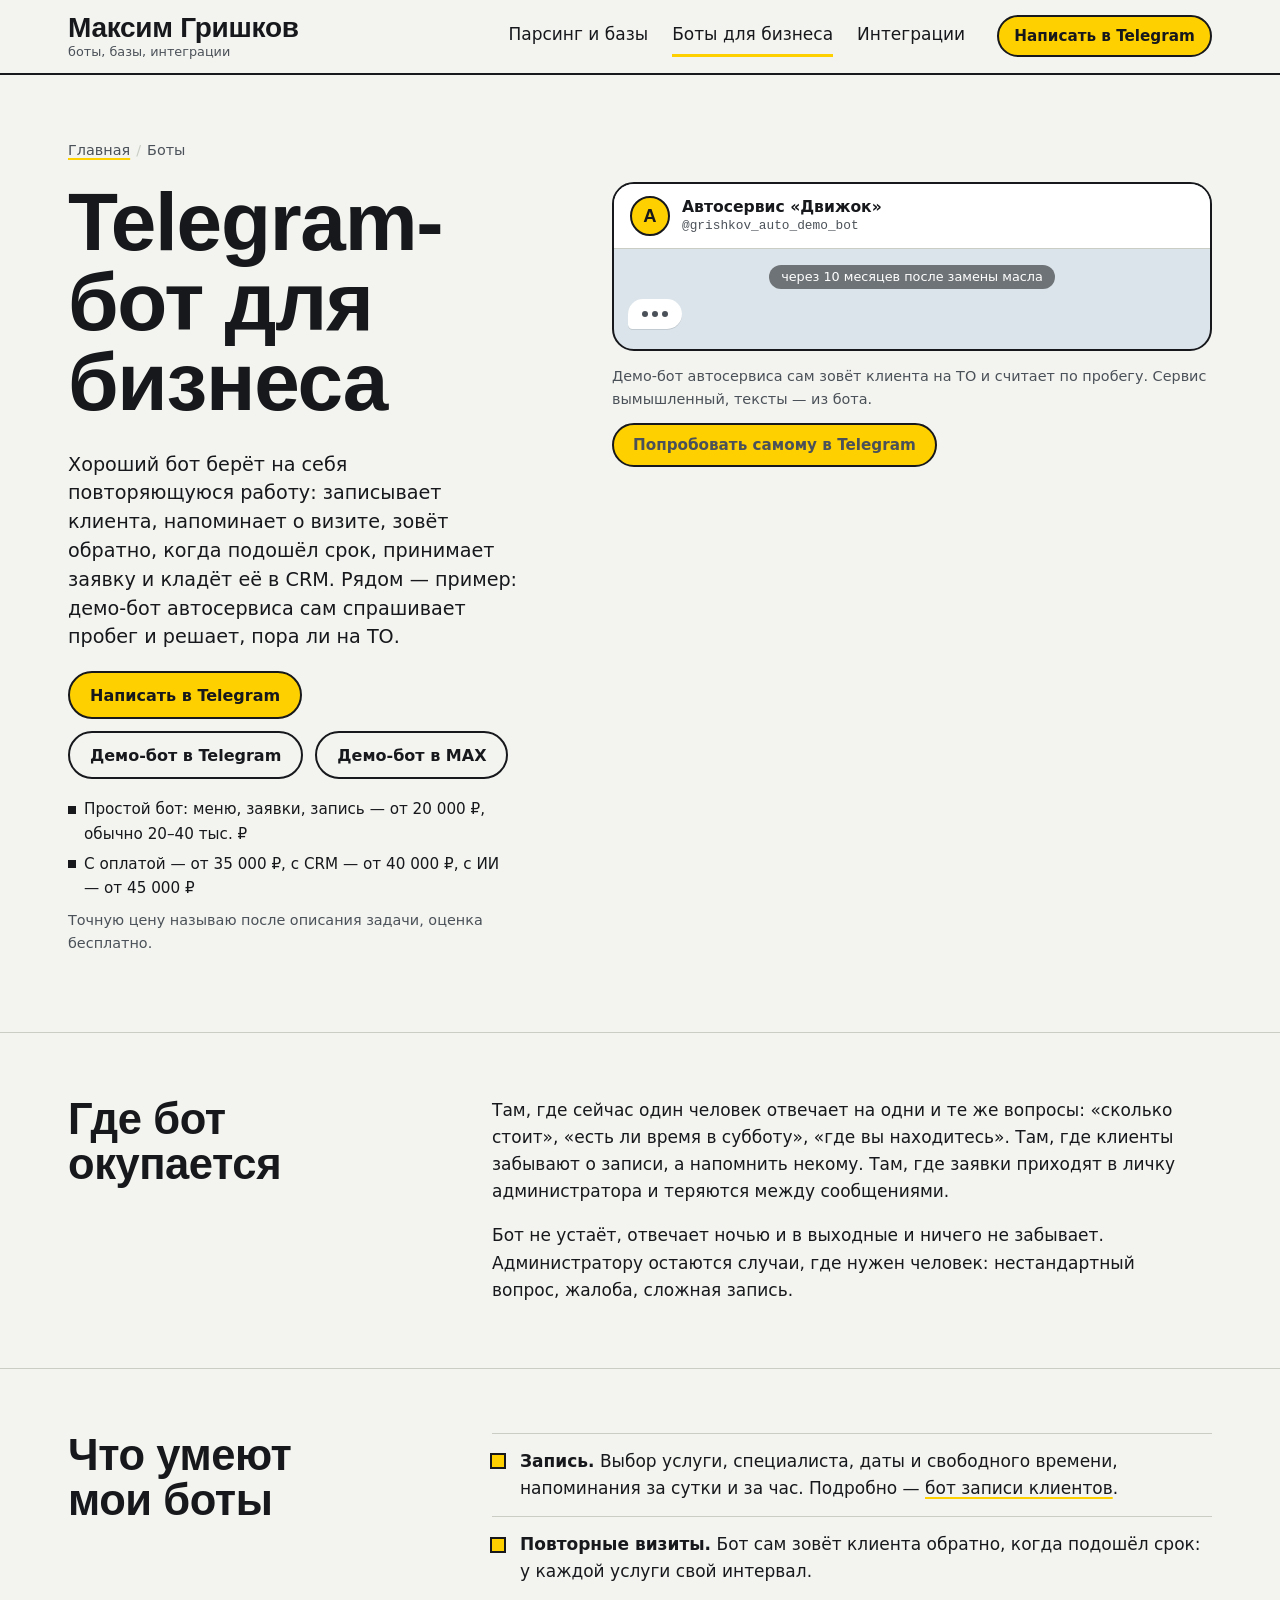
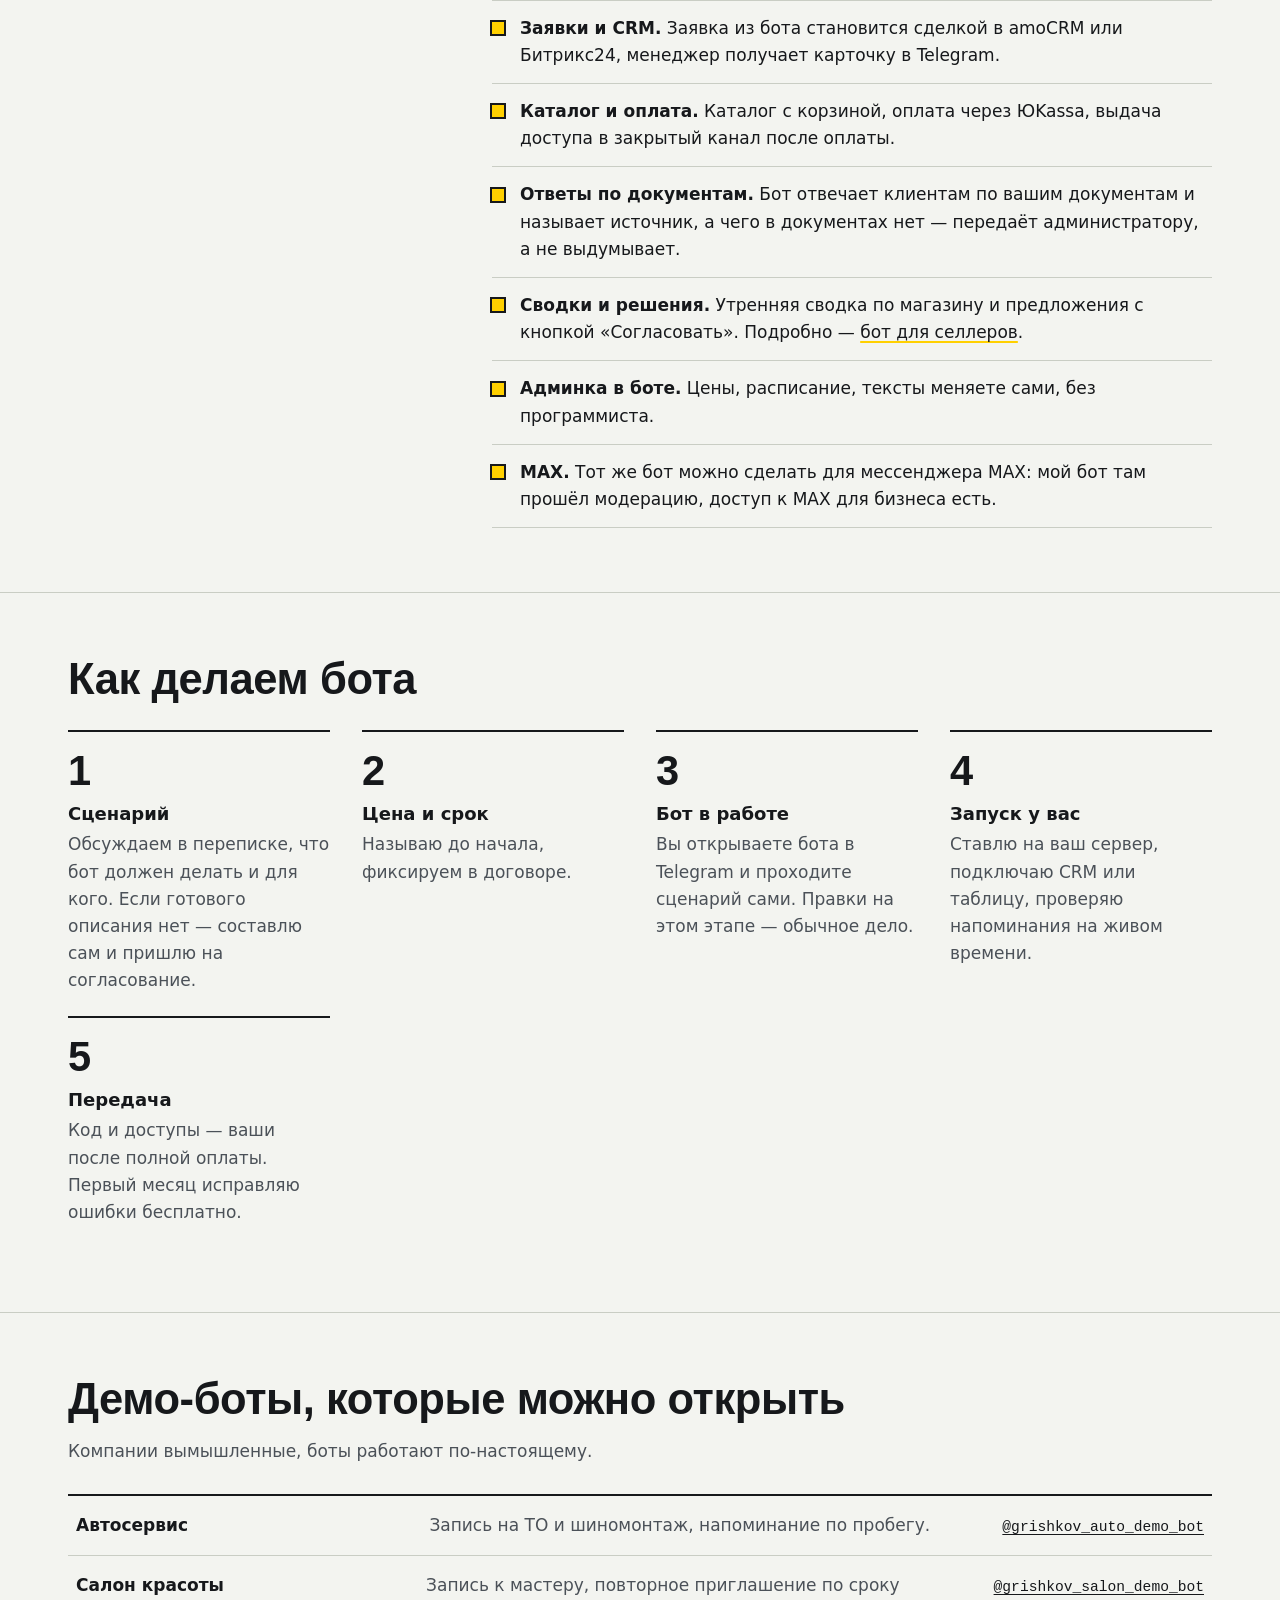
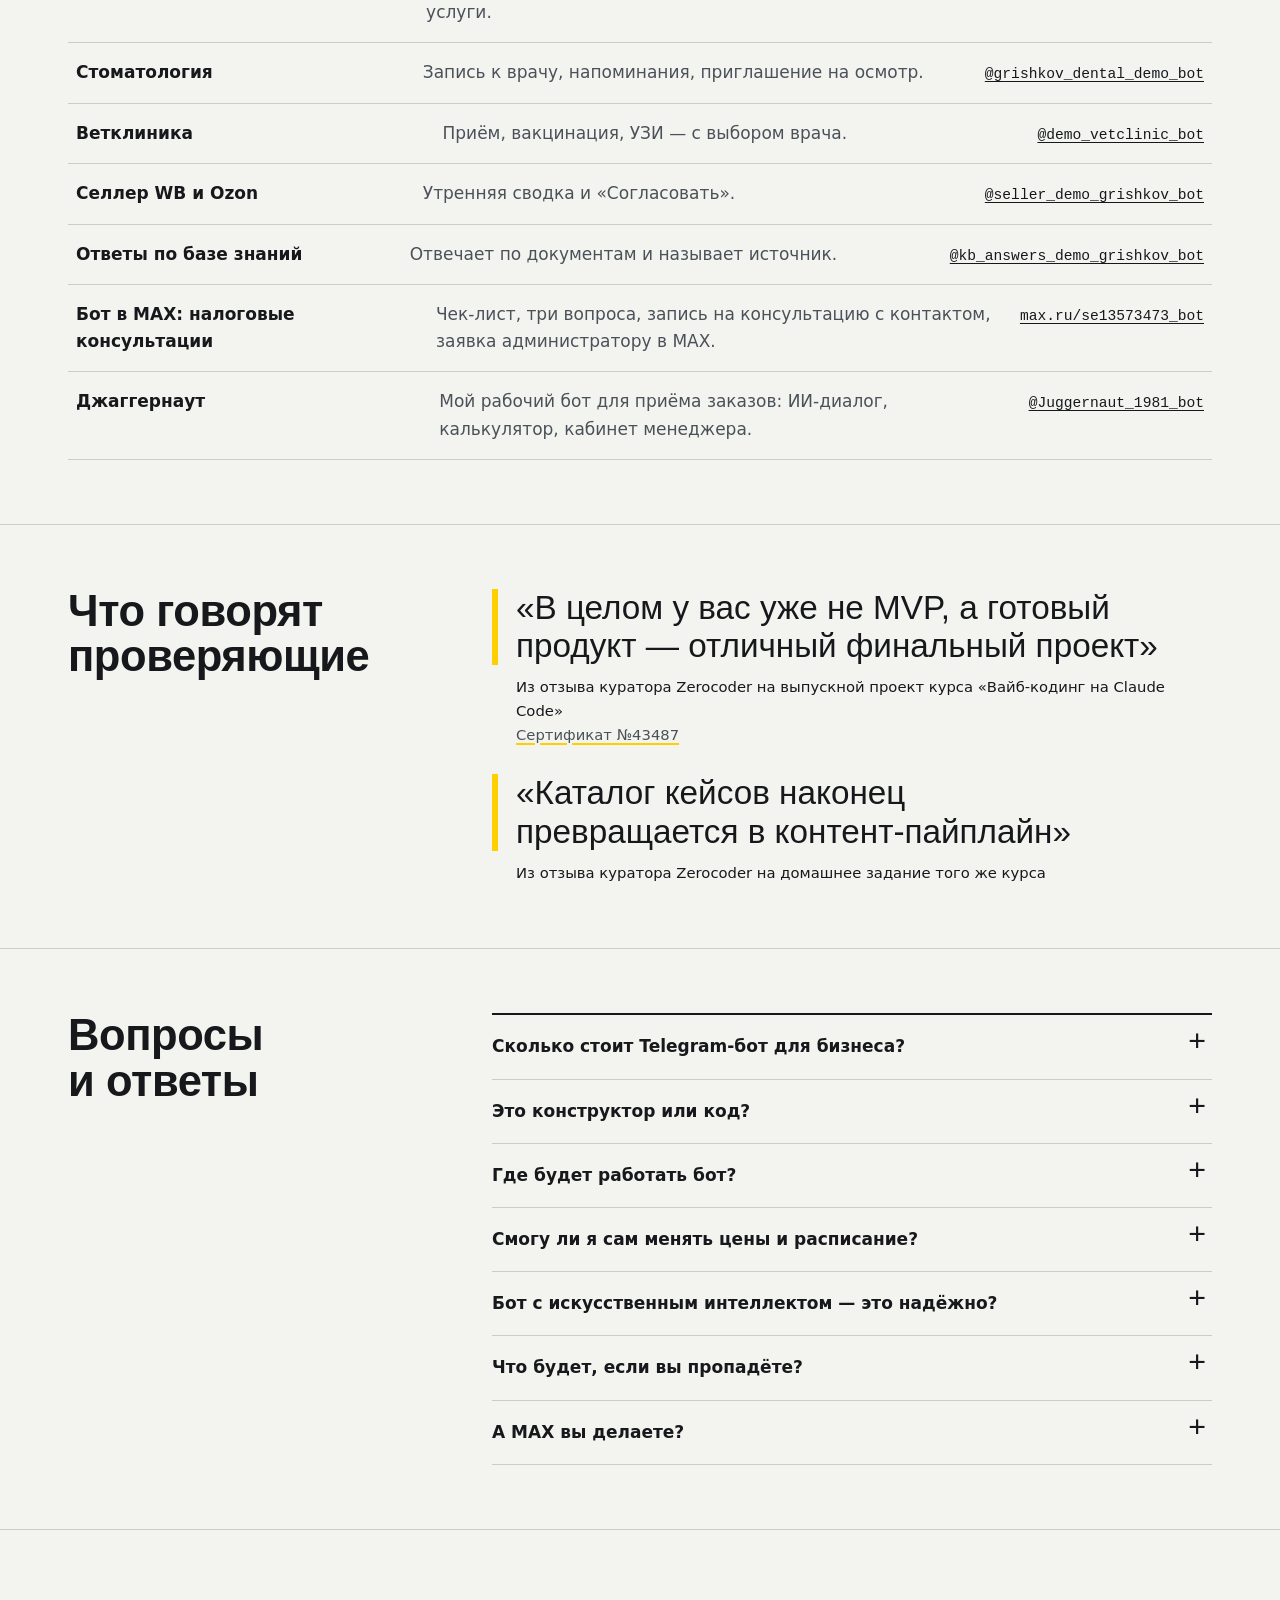
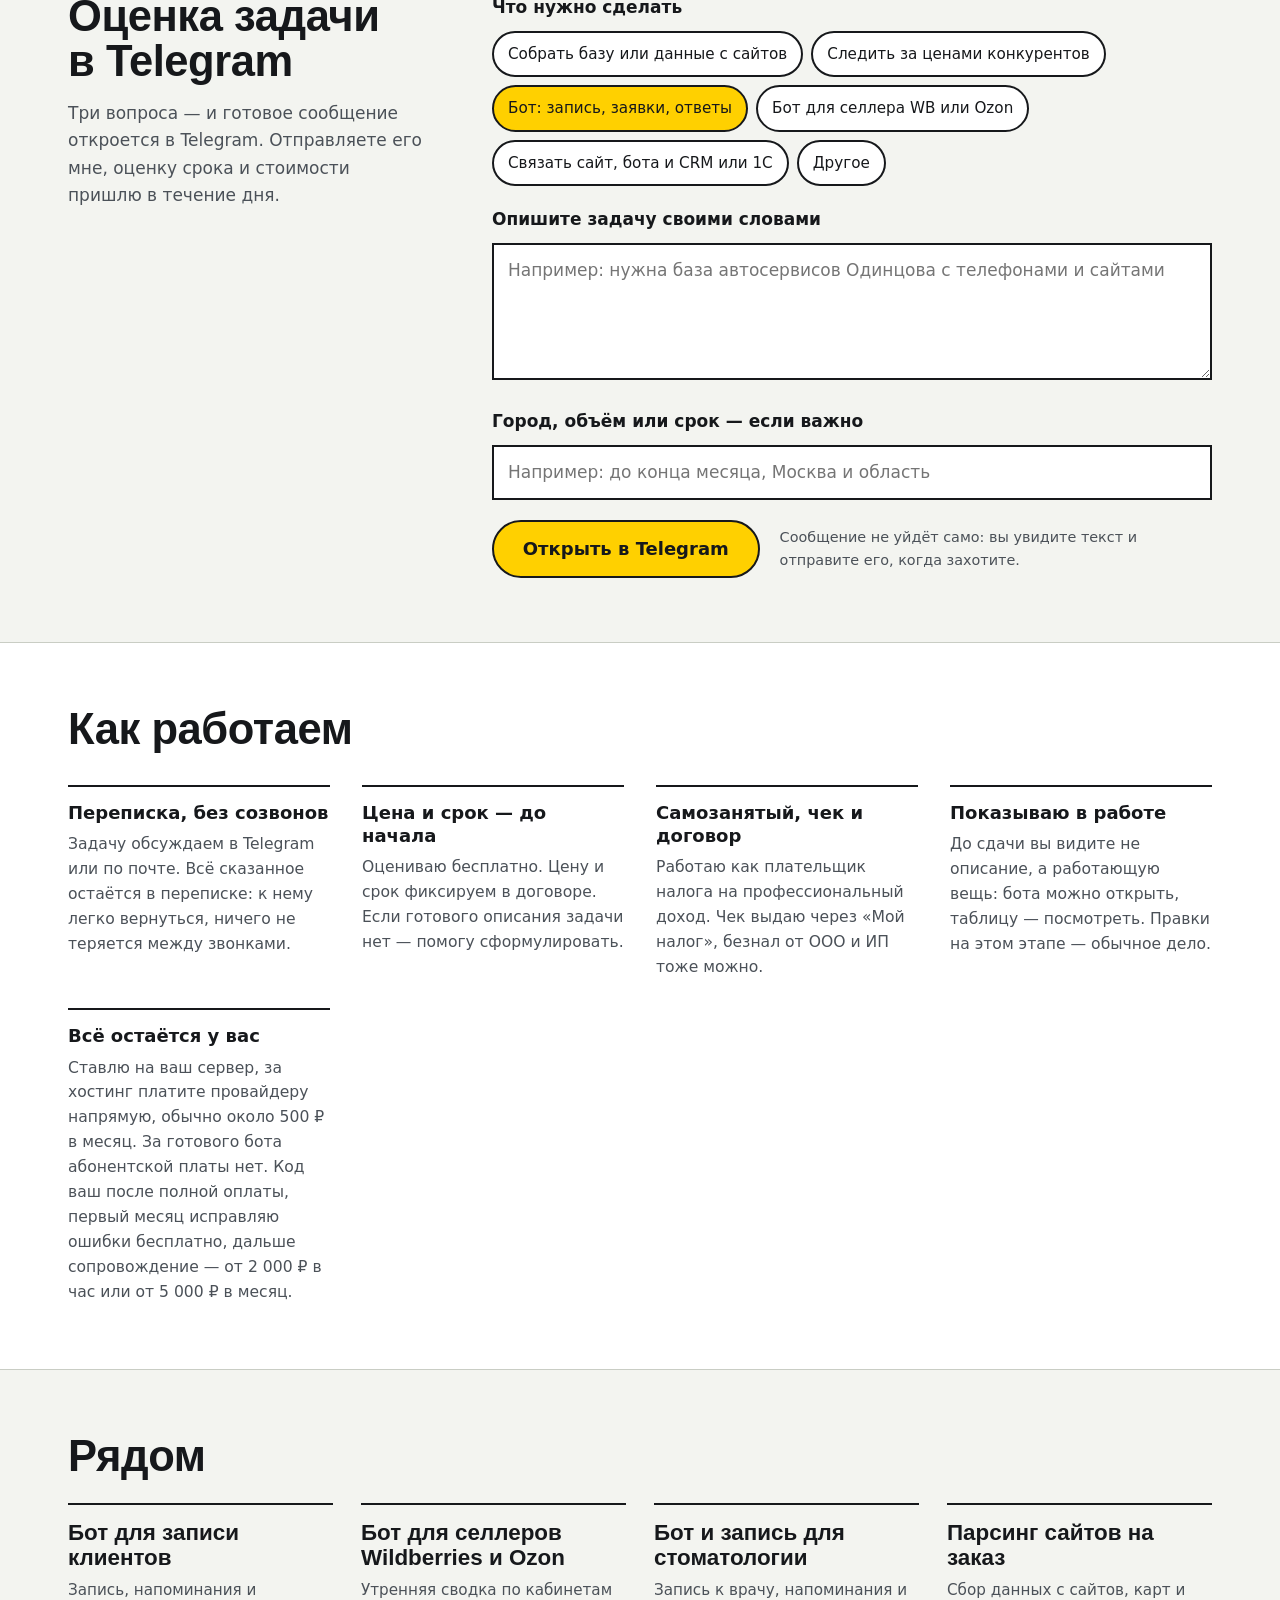
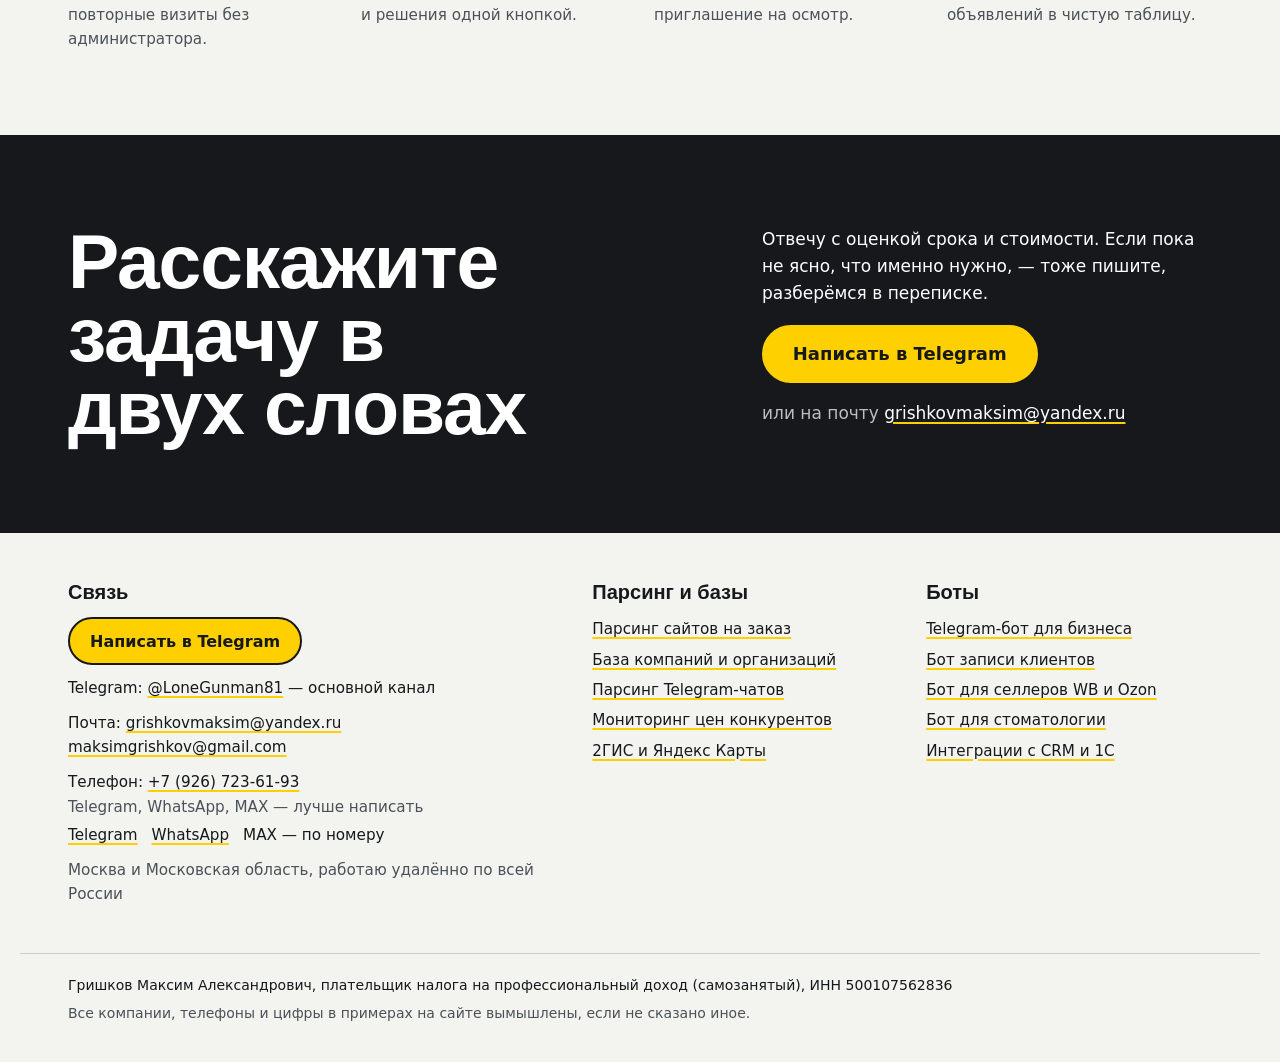
==== commit fc093ea4: "Сертификаты, правка подписи цитат" ====
--- a/boty/index.html
+++ b/boty/index.html
@@ -53,7 +53,7 @@
     </div>
   </div>
 </section><section class="sec sec-split"><div class="wrap split"><h2 class="h2">Где бот окупается</h2><div class="prose"><p>Там, где сейчас один человек отвечает на одни и те же вопросы: «сколько стоит», «есть ли время в субботу», «где вы находитесь». Там, где клиенты забывают о записи, а напомнить некому. Там, где заявки приходят в личку администратора и теряются между сообщениями.</p>
-<p>Бот не устаёт, отвечает ночью и в выходные и ничего не забывает. Администратору остаются случаи, где нужен человек: нестандартный вопрос, жалоба, сложная запись.</p></div></div></section><section class="sec sec-split"><div class="wrap split"><h2 class="h2">Что умеют мои боты</h2><ul class="gets"><li><strong>Запись.</strong> Выбор услуги, специалиста, даты и свободного времени, напоминания за сутки и за час. Подробно — <a href="../boty/zapis-klientov/">бот записи клиентов</a>.</li><li><strong>Повторные визиты.</strong> Бот сам зовёт клиента обратно, когда подошёл срок: у каждой услуги свой интервал.</li><li><strong>Заявки и CRM.</strong> Заявка из бота становится сделкой в amoCRM или Битрикс24, менеджер получает карточку в Telegram.</li><li><strong>Каталог и оплата.</strong> Каталог с корзиной, оплата через ЮKassa, выдача доступа в закрытый канал после оплаты.</li><li><strong>Ответы по документам.</strong> Бот отвечает клиентам по вашим документам и называет источник, а чего в документах нет — передаёт администратору, а не выдумывает.</li><li><strong>Сводки и решения.</strong> Утренняя сводка по магазину и предложения с кнопкой «Согласовать». Подробно — <a href="../boty/marketplace/">бот для селлеров</a>.</li><li><strong>Админка в боте.</strong> Цены, расписание, тексты меняете сами, без программиста.</li><li><strong>MAX.</strong> Тот же бот можно сделать для мессенджера MAX: мой бот там прошёл модерацию, доступ к MAX для бизнеса есть.</li></ul></div></section><section class="sec"><div class="wrap"><h2 class="h2">Как делаем бота</h2><ol class="steps"><li><h3>Сценарий</h3><p>Обсуждаем в переписке, что бот должен делать и для кого. Если готового описания нет — составлю сам и пришлю на согласование.</p></li><li><h3>Цена и срок</h3><p>Называю до начала, фиксируем в договоре.</p></li><li><h3>Бот в работе</h3><p>Вы открываете бота в Telegram и проходите сценарий сами. Правки на этом этапе — обычное дело.</p></li><li><h3>Запуск у вас</h3><p>Ставлю на ваш сервер, подключаю CRM или таблицу, проверяю напоминания на живом времени.</p></li><li><h3>Передача</h3><p>Код и доступы — ваши после полной оплаты. Первый месяц исправляю ошибки бесплатно.</p></li></ol></div></section><section class="sec demo" id="demo"><div class="wrap"><h2 class="h2">Демо-боты, которые можно открыть</h2><p class="lead-s">Компании вымышленные, боты работают по-настоящему.</p><ul class="demo-list"><li><a class="demo-row" href="https://t.me/grishkov_auto_demo_bot" rel="noopener" target="_blank"><span class="demo-n">Автосервис</span><span class="demo-d">Запись на ТО и шиномонтаж, напоминание по пробегу.</span><span class="demo-h mono">@grishkov_auto_demo_bot</span></a></li><li><a class="demo-row" href="https://t.me/grishkov_salon_demo_bot" rel="noopener" target="_blank"><span class="demo-n">Салон красоты</span><span class="demo-d">Запись к мастеру, повторное приглашение по сроку услуги.</span><span class="demo-h mono">@grishkov_salon_demo_bot</span></a></li><li><a class="demo-row" href="https://t.me/grishkov_dental_demo_bot" rel="noopener" target="_blank"><span class="demo-n">Стоматология</span><span class="demo-d">Запись к врачу, напоминания, приглашение на осмотр.</span><span class="demo-h mono">@grishkov_dental_demo_bot</span></a></li><li><a class="demo-row" href="https://t.me/demo_vetclinic_bot" rel="noopener" target="_blank"><span class="demo-n">Ветклиника</span><span class="demo-d">Приём, вакцинация, УЗИ — с выбором врача.</span><span class="demo-h mono">@demo_vetclinic_bot</span></a></li><li><a class="demo-row" href="https://t.me/seller_demo_grishkov_bot" rel="noopener" target="_blank"><span class="demo-n">Селлер WB и Ozon</span><span class="demo-d">Утренняя сводка и «Согласовать».</span><span class="demo-h mono">@seller_demo_grishkov_bot</span></a></li><li><a class="demo-row" href="https://t.me/kb_answers_demo_grishkov_bot" rel="noopener" target="_blank"><span class="demo-n">Ответы по базе знаний</span><span class="demo-d">Отвечает по документам и называет источник.</span><span class="demo-h mono">@kb_answers_demo_grishkov_bot</span></a></li><li><a class="demo-row" href="https://max.ru/se13573473_bot" rel="noopener" target="_blank"><span class="demo-n">Бот в MAX: налоговые консультации</span><span class="demo-d">Чек-лист, три вопроса, запись на консультацию с контактом, заявка администратору в MAX.</span><span class="demo-h mono">max.ru/se13573473_bot</span></a></li><li><a class="demo-row" href="https://t.me/Juggernaut_1981_bot" rel="noopener" target="_blank"><span class="demo-n">Джаггернаут</span><span class="demo-d">Мой рабочий бот для приёма заказов: ИИ-диалог, калькулятор, кабинет менеджера.</span><span class="demo-h mono">@Juggernaut_1981_bot</span></a></li></ul></div></section><section class="sec voices" aria-labelledby="vq-h"><div class="wrap split"><h2 id="vq-h" class="h2">Что говорят проверяющие</h2><ul class="vq-list"><li><blockquote><p>«В целом у вас уже не MVP, а готовый продукт — отличный финальный проект»</p></blockquote><p class="vq-src">Из отзыва куратора Zerocoder на выпускной проект курса<br><span class="muted">Диплом «Разработчик чат-ботов под ключ», сертификат №38073</span></p></li><li><blockquote><p>«Каталог кейсов наконец превращается в контент-пайплайн»</p></blockquote><p class="vq-src">Из отзыва куратора Zerocoder на домашнее задание по Claude Code</p></li></ul></div></section><section class="sec faq" aria-labelledby="faq-h"><div class="wrap split"><h2 id="faq-h" class="h2">Вопросы и ответы</h2><div class="faq-list"><details><summary>Сколько стоит Telegram-бот для бизнеса?</summary><div class="faq-a"><p>Простой бот (меню, заявки, запись) — от 20 000 ₽, обычно 20–40 тыс. ₽; с оплатой — от 35 000 ₽; со связкой с CRM — от 40 000 ₽; с ИИ — от 45 000 ₽. Точную цену называю после описания задачи, оценка бесплатно.</p></div></details><details><summary>Это конструктор или код?</summary><div class="faq-a"><p>Код под вашу задачу. Бот остаётся вашим: исходники передаю, ежемесячной платы за конструктор нет. При необходимости работаю и в конструкторах, например в SaleBot, если вам так удобнее.</p></div></details><details><summary>Где будет работать бот?</summary><div class="faq-a"><p>На вашем сервере. Это недорогой виртуальный сервер, обычно около 500 ₽ в месяц, оплачиваете провайдеру напрямую. Нет сервера — подскажу, какой взять, и настрою.</p></div></details><details><summary>Смогу ли я сам менять цены и расписание?</summary><div class="faq-a"><p>Да, для этого в боте делается админка: меняете прямо в Telegram, без программиста.</p></div></details><details><summary>Бот с искусственным интеллектом — это надёжно?</summary><div class="faq-a"><p>Если он отвечает только по вашим документам и проверяет себя — да. В моём демо ответ проверяется вторым проходом на выдумки, а вопрос, которого нет в документах, уходит администратору.</p></div></details><details><summary>Что будет, если вы пропадёте?</summary><div class="faq-a"><p>Бот продолжит работать: он стоит на вашем сервере, код у вас. Любой другой разработчик сможет его поддерживать без переписывания.</p></div></details><details><summary>А MAX вы делаете?</summary><div class="faq-a"><p>Да. Бот для MAX делается так же, как для Telegram: запись, заявки, уведомления. Мой бот в MAX прошёл модерацию площадки.</p></div></details></div></div></section><section class="sec quiz" id="ocenka" aria-labelledby="qz-h">
+<p>Бот не устаёт, отвечает ночью и в выходные и ничего не забывает. Администратору остаются случаи, где нужен человек: нестандартный вопрос, жалоба, сложная запись.</p></div></div></section><section class="sec sec-split"><div class="wrap split"><h2 class="h2">Что умеют мои боты</h2><ul class="gets"><li><strong>Запись.</strong> Выбор услуги, специалиста, даты и свободного времени, напоминания за сутки и за час. Подробно — <a href="../boty/zapis-klientov/">бот записи клиентов</a>.</li><li><strong>Повторные визиты.</strong> Бот сам зовёт клиента обратно, когда подошёл срок: у каждой услуги свой интервал.</li><li><strong>Заявки и CRM.</strong> Заявка из бота становится сделкой в amoCRM или Битрикс24, менеджер получает карточку в Telegram.</li><li><strong>Каталог и оплата.</strong> Каталог с корзиной, оплата через ЮKassa, выдача доступа в закрытый канал после оплаты.</li><li><strong>Ответы по документам.</strong> Бот отвечает клиентам по вашим документам и называет источник, а чего в документах нет — передаёт администратору, а не выдумывает.</li><li><strong>Сводки и решения.</strong> Утренняя сводка по магазину и предложения с кнопкой «Согласовать». Подробно — <a href="../boty/marketplace/">бот для селлеров</a>.</li><li><strong>Админка в боте.</strong> Цены, расписание, тексты меняете сами, без программиста.</li><li><strong>MAX.</strong> Тот же бот можно сделать для мессенджера MAX: мой бот там прошёл модерацию, доступ к MAX для бизнеса есть.</li></ul></div></section><section class="sec"><div class="wrap"><h2 class="h2">Как делаем бота</h2><ol class="steps"><li><h3>Сценарий</h3><p>Обсуждаем в переписке, что бот должен делать и для кого. Если готового описания нет — составлю сам и пришлю на согласование.</p></li><li><h3>Цена и срок</h3><p>Называю до начала, фиксируем в договоре.</p></li><li><h3>Бот в работе</h3><p>Вы открываете бота в Telegram и проходите сценарий сами. Правки на этом этапе — обычное дело.</p></li><li><h3>Запуск у вас</h3><p>Ставлю на ваш сервер, подключаю CRM или таблицу, проверяю напоминания на живом времени.</p></li><li><h3>Передача</h3><p>Код и доступы — ваши после полной оплаты. Первый месяц исправляю ошибки бесплатно.</p></li></ol></div></section><section class="sec demo" id="demo"><div class="wrap"><h2 class="h2">Демо-боты, которые можно открыть</h2><p class="lead-s">Компании вымышленные, боты работают по-настоящему.</p><ul class="demo-list"><li><a class="demo-row" href="https://t.me/grishkov_auto_demo_bot" rel="noopener" target="_blank"><span class="demo-n">Автосервис</span><span class="demo-d">Запись на ТО и шиномонтаж, напоминание по пробегу.</span><span class="demo-h mono">@grishkov_auto_demo_bot</span></a></li><li><a class="demo-row" href="https://t.me/grishkov_salon_demo_bot" rel="noopener" target="_blank"><span class="demo-n">Салон красоты</span><span class="demo-d">Запись к мастеру, повторное приглашение по сроку услуги.</span><span class="demo-h mono">@grishkov_salon_demo_bot</span></a></li><li><a class="demo-row" href="https://t.me/grishkov_dental_demo_bot" rel="noopener" target="_blank"><span class="demo-n">Стоматология</span><span class="demo-d">Запись к врачу, напоминания, приглашение на осмотр.</span><span class="demo-h mono">@grishkov_dental_demo_bot</span></a></li><li><a class="demo-row" href="https://t.me/demo_vetclinic_bot" rel="noopener" target="_blank"><span class="demo-n">Ветклиника</span><span class="demo-d">Приём, вакцинация, УЗИ — с выбором врача.</span><span class="demo-h mono">@demo_vetclinic_bot</span></a></li><li><a class="demo-row" href="https://t.me/seller_demo_grishkov_bot" rel="noopener" target="_blank"><span class="demo-n">Селлер WB и Ozon</span><span class="demo-d">Утренняя сводка и «Согласовать».</span><span class="demo-h mono">@seller_demo_grishkov_bot</span></a></li><li><a class="demo-row" href="https://t.me/kb_answers_demo_grishkov_bot" rel="noopener" target="_blank"><span class="demo-n">Ответы по базе знаний</span><span class="demo-d">Отвечает по документам и называет источник.</span><span class="demo-h mono">@kb_answers_demo_grishkov_bot</span></a></li><li><a class="demo-row" href="https://max.ru/se13573473_bot" rel="noopener" target="_blank"><span class="demo-n">Бот в MAX: налоговые консультации</span><span class="demo-d">Чек-лист, три вопроса, запись на консультацию с контактом, заявка администратору в MAX.</span><span class="demo-h mono">max.ru/se13573473_bot</span></a></li><li><a class="demo-row" href="https://t.me/Juggernaut_1981_bot" rel="noopener" target="_blank"><span class="demo-n">Джаггернаут</span><span class="demo-d">Мой рабочий бот для приёма заказов: ИИ-диалог, калькулятор, кабинет менеджера.</span><span class="demo-h mono">@Juggernaut_1981_bot</span></a></li></ul></div></section><section class="sec voices" aria-labelledby="vq-h"><div class="wrap split"><h2 id="vq-h" class="h2">Что говорят проверяющие</h2><ul class="vq-list"><li><blockquote><p>«В целом у вас уже не MVP, а готовый продукт — отличный финальный проект»</p></blockquote><p class="vq-src">Из отзыва куратора Zerocoder на выпускной проект курса «Вайб-кодинг на Claude Code»<br><span class="muted"><a href="../files/sertifikat_43487.jpg">Сертификат №43487</a></span></p></li><li><blockquote><p>«Каталог кейсов наконец превращается в контент-пайплайн»</p></blockquote><p class="vq-src">Из отзыва куратора Zerocoder на домашнее задание того же курса</p></li></ul></div></section><section class="sec faq" aria-labelledby="faq-h"><div class="wrap split"><h2 id="faq-h" class="h2">Вопросы и ответы</h2><div class="faq-list"><details><summary>Сколько стоит Telegram-бот для бизнеса?</summary><div class="faq-a"><p>Простой бот (меню, заявки, запись) — от 20 000 ₽, обычно 20–40 тыс. ₽; с оплатой — от 35 000 ₽; со связкой с CRM — от 40 000 ₽; с ИИ — от 45 000 ₽. Точную цену называю после описания задачи, оценка бесплатно.</p></div></details><details><summary>Это конструктор или код?</summary><div class="faq-a"><p>Код под вашу задачу. Бот остаётся вашим: исходники передаю, ежемесячной платы за конструктор нет. При необходимости работаю и в конструкторах, например в SaleBot, если вам так удобнее.</p></div></details><details><summary>Где будет работать бот?</summary><div class="faq-a"><p>На вашем сервере. Это недорогой виртуальный сервер, обычно около 500 ₽ в месяц, оплачиваете провайдеру напрямую. Нет сервера — подскажу, какой взять, и настрою.</p></div></details><details><summary>Смогу ли я сам менять цены и расписание?</summary><div class="faq-a"><p>Да, для этого в боте делается админка: меняете прямо в Telegram, без программиста.</p></div></details><details><summary>Бот с искусственным интеллектом — это надёжно?</summary><div class="faq-a"><p>Если он отвечает только по вашим документам и проверяет себя — да. В моём демо ответ проверяется вторым проходом на выдумки, а вопрос, которого нет в документах, уходит администратору.</p></div></details><details><summary>Что будет, если вы пропадёте?</summary><div class="faq-a"><p>Бот продолжит работать: он стоит на вашем сервере, код у вас. Любой другой разработчик сможет его поддерживать без переписывания.</p></div></details><details><summary>А MAX вы делаете?</summary><div class="faq-a"><p>Да. Бот для MAX делается так же, как для Telegram: запись, заявки, уведомления. Мой бот в MAX прошёл модерацию площадки.</p></div></details></div></div></section><section class="sec quiz" id="ocenka" aria-labelledby="qz-h">
   <div class="wrap split">
     <div><h2 id="qz-h" class="h2">Оценка задачи в Telegram</h2>
       <p class="lead-s">Три вопроса — и готовое сообщение откроется в Telegram. Отправляете его мне, оценку срока и стоимости пришлю в течение дня.</p></div>
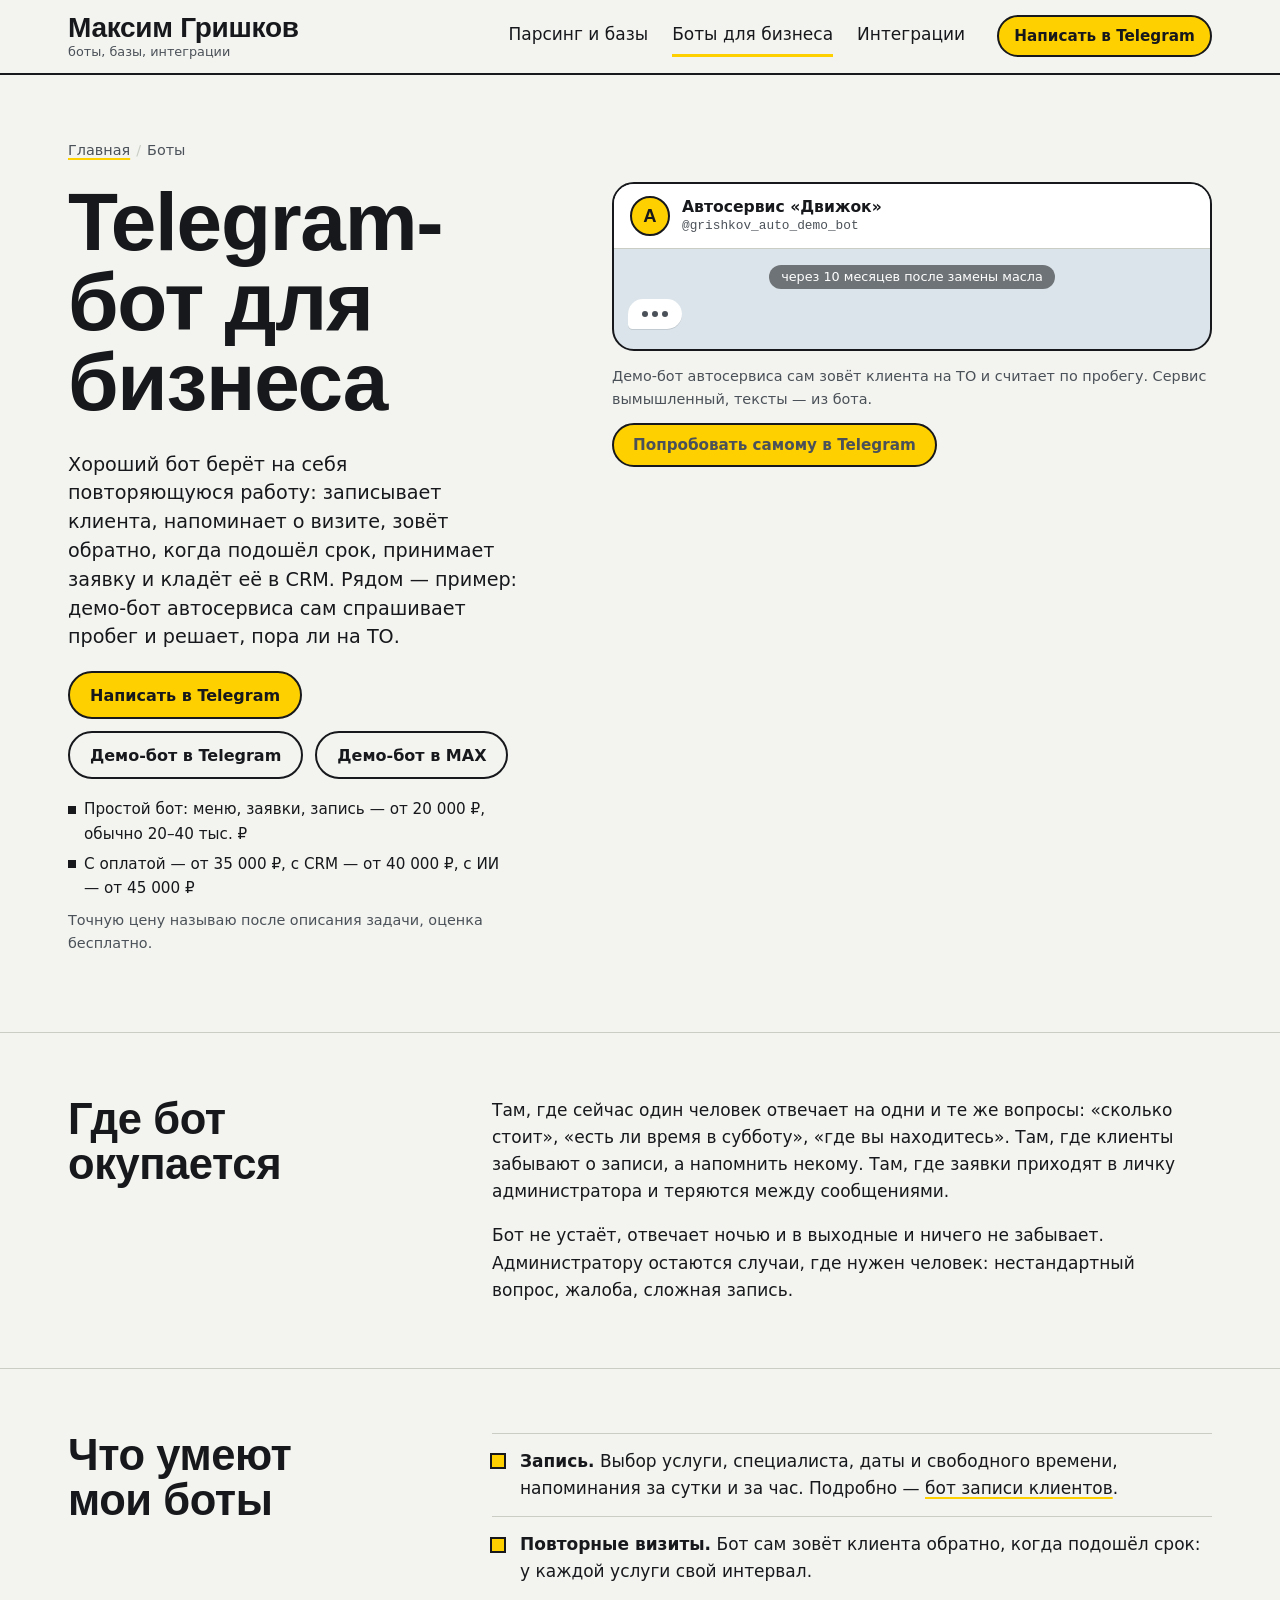
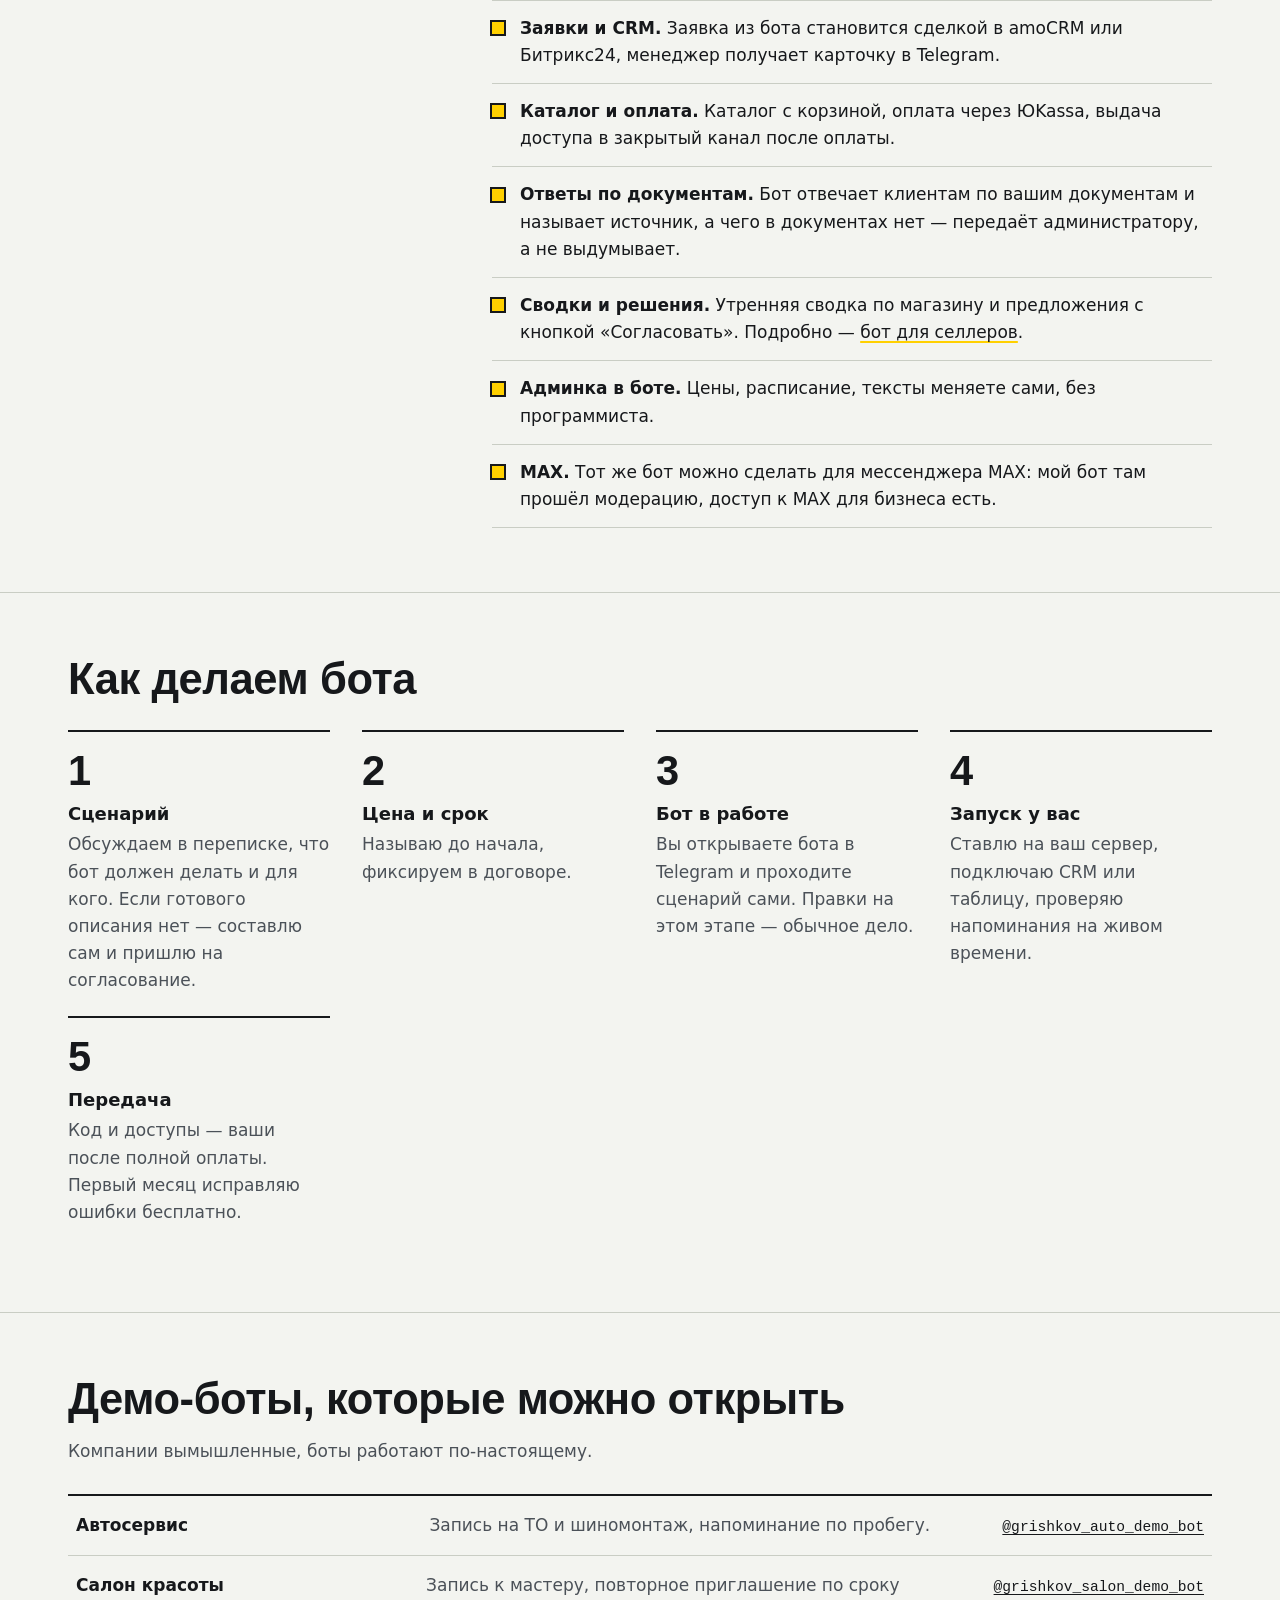
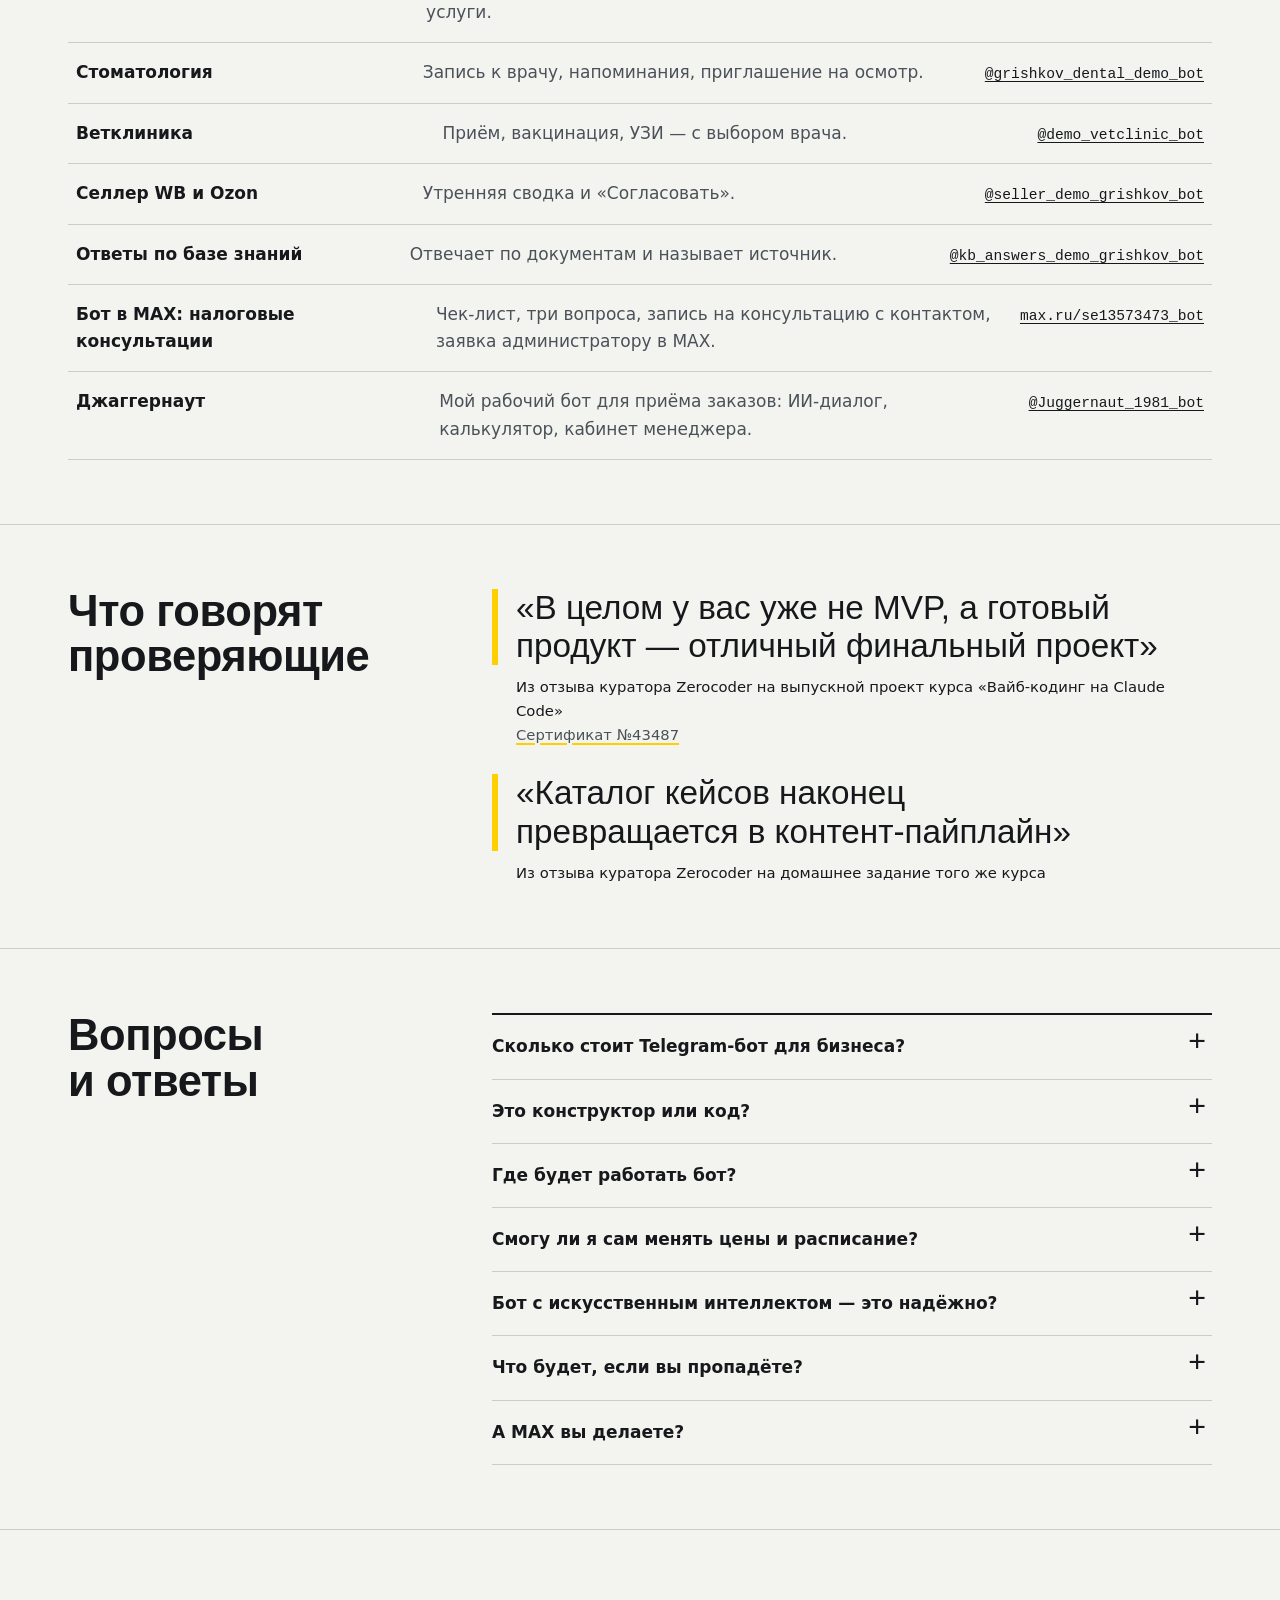
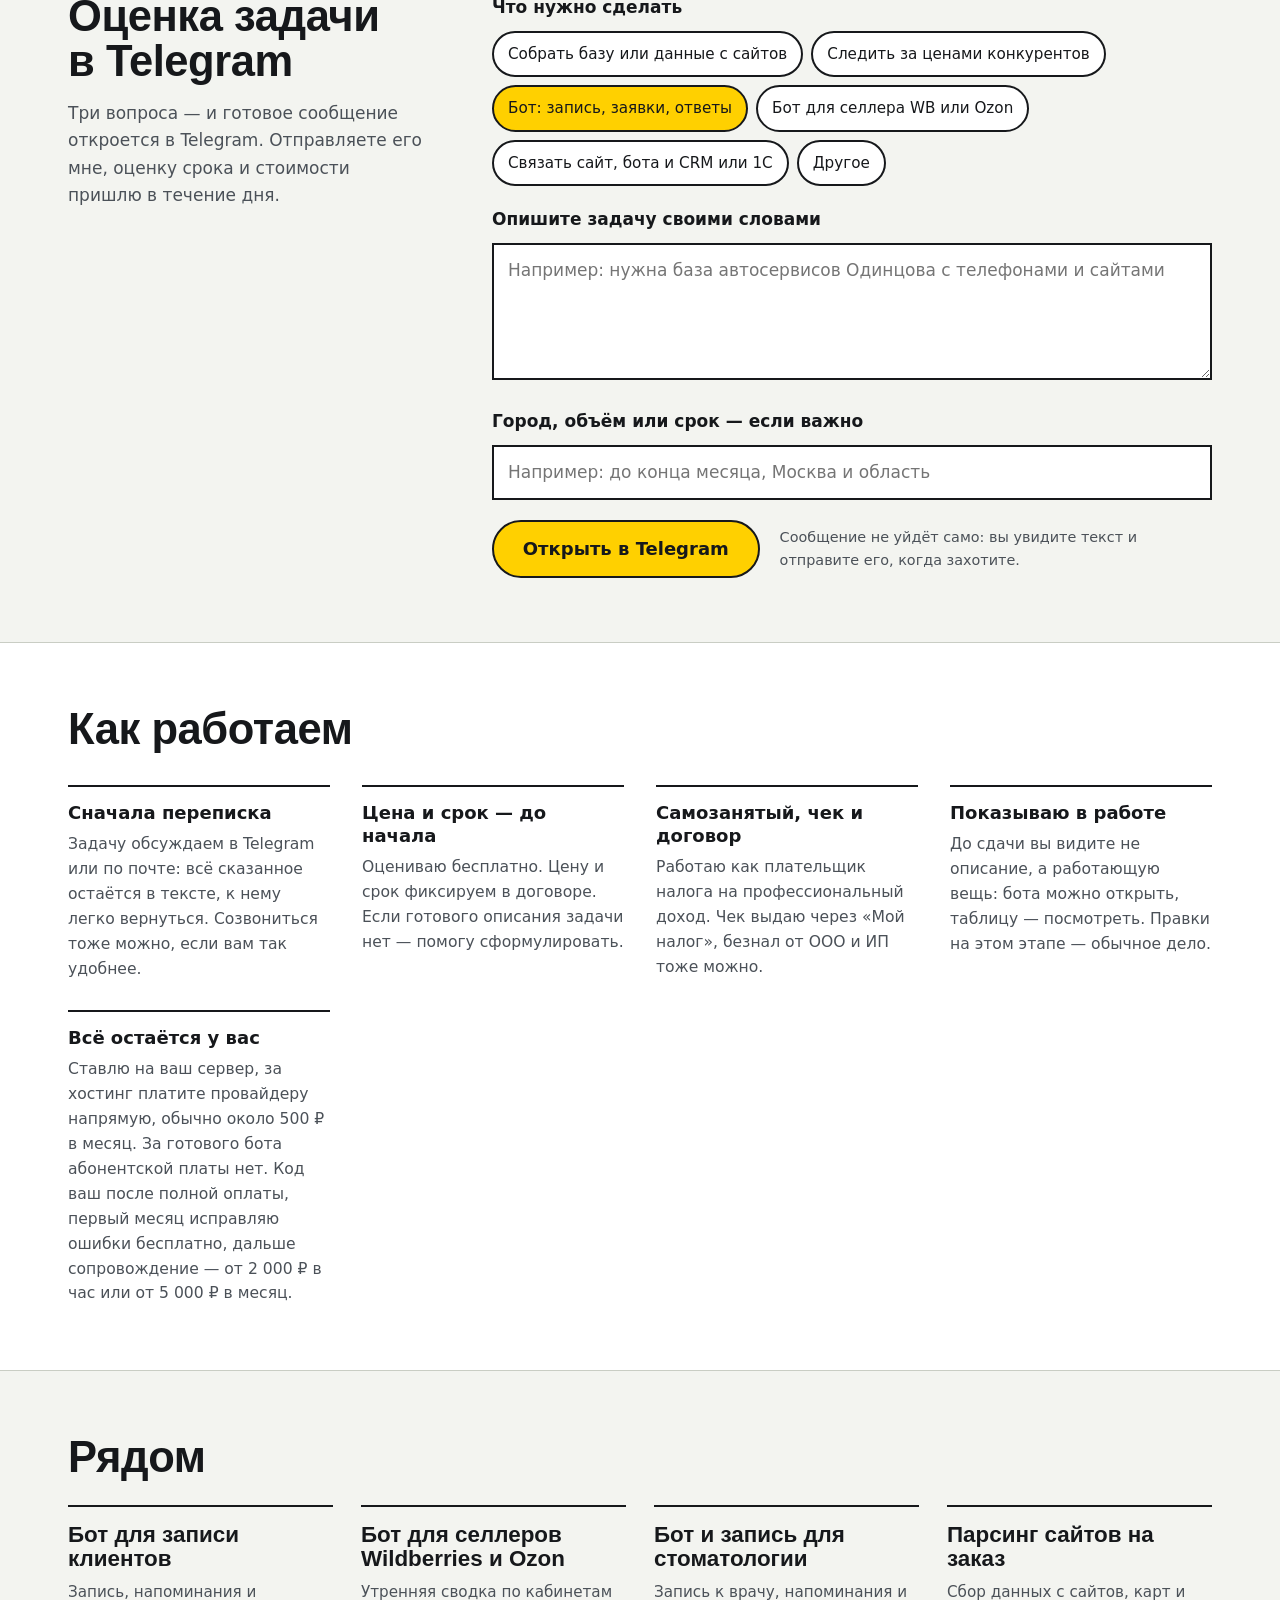
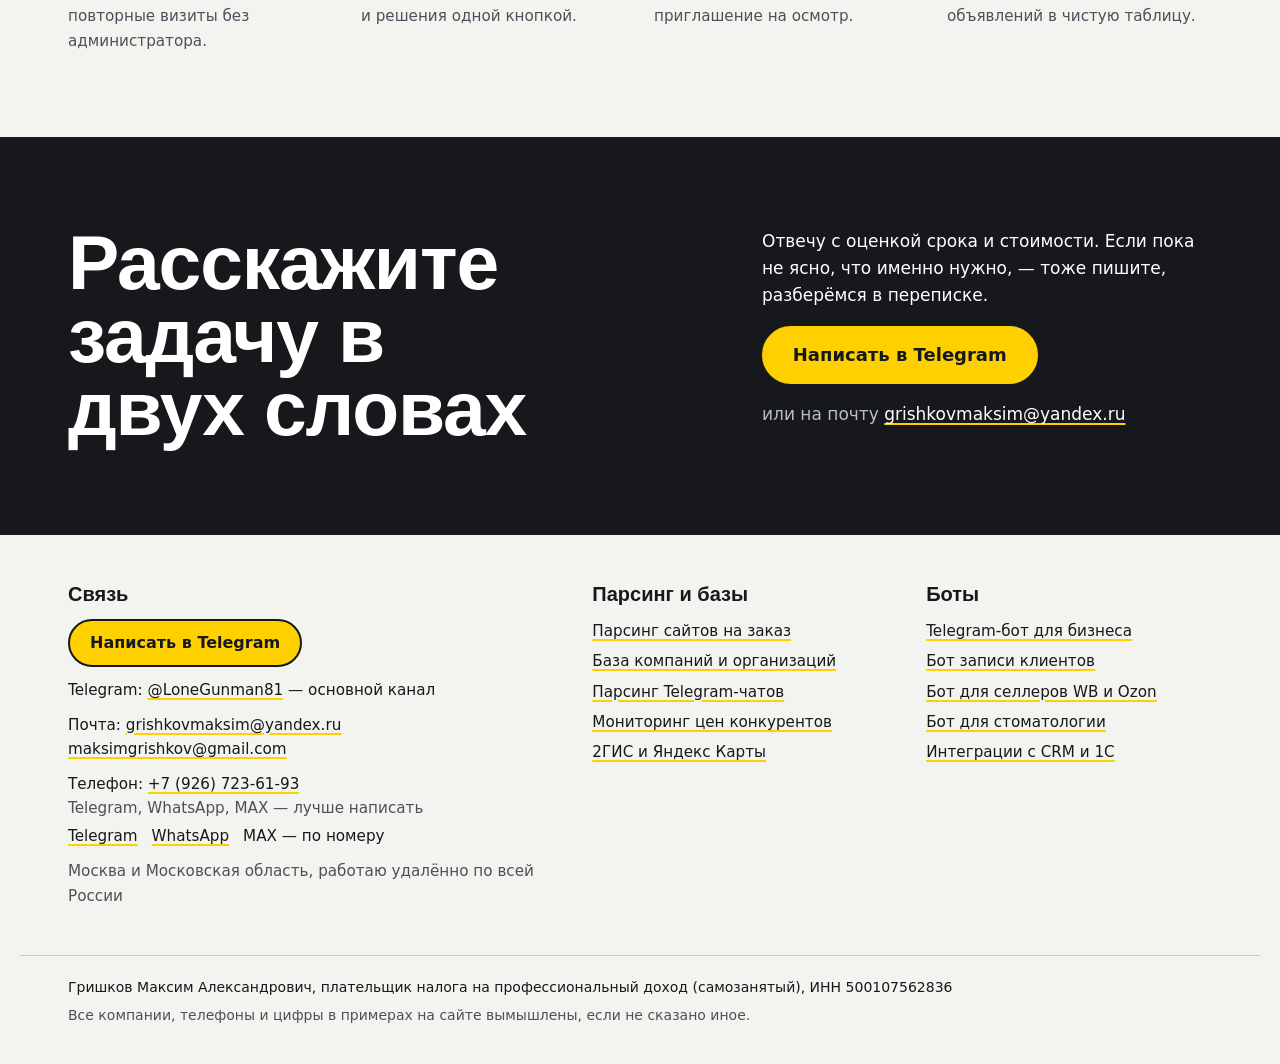
==== commit db3a2baa: "Как работаем: сначала переписка" ====
--- a/boty/index.html
+++ b/boty/index.html
@@ -70,7 +70,7 @@
 </section><section class="sec how" aria-labelledby="how-h">
   <div class="wrap">
     <h2 id="how-h" class="h2">Как работаем</h2>
-    <ul class="how-list"><li><h3>Переписка, без созвонов</h3><p>Задачу обсуждаем в Telegram или по почте. Всё сказанное остаётся в переписке: к нему легко вернуться, ничего не теряется между звонками.</p></li><li><h3>Цена и срок — до начала</h3><p>Оцениваю бесплатно. Цену и срок фиксируем в договоре. Если готового описания задачи нет — помогу сформулировать.</p></li><li><h3>Самозанятый, чек и договор</h3><p>Работаю как плательщик налога на профессиональный доход. Чек выдаю через «Мой налог», безнал от ООО и ИП тоже можно.</p></li><li><h3>Показываю в работе</h3><p>До сдачи вы видите не описание, а работающую вещь: бота можно открыть, таблицу — посмотреть. Правки на этом этапе — обычное дело.</p></li><li><h3>Всё остаётся у вас</h3><p>Ставлю на ваш сервер, за хостинг платите провайдеру напрямую, обычно около 500 ₽ в месяц. За готового бота абонентской платы нет. Код ваш после полной оплаты, первый месяц исправляю ошибки бесплатно, дальше сопровождение — от 2 000 ₽ в час или от 5 000 ₽ в месяц.</p></li></ul>
+    <ul class="how-list"><li><h3>Сначала переписка</h3><p>Задачу обсуждаем в Telegram или по почте: всё сказанное остаётся в тексте, к нему легко вернуться. Созвониться тоже можно, если вам так удобнее.</p></li><li><h3>Цена и срок — до начала</h3><p>Оцениваю бесплатно. Цену и срок фиксируем в договоре. Если готового описания задачи нет — помогу сформулировать.</p></li><li><h3>Самозанятый, чек и договор</h3><p>Работаю как плательщик налога на профессиональный доход. Чек выдаю через «Мой налог», безнал от ООО и ИП тоже можно.</p></li><li><h3>Показываю в работе</h3><p>До сдачи вы видите не описание, а работающую вещь: бота можно открыть, таблицу — посмотреть. Правки на этом этапе — обычное дело.</p></li><li><h3>Всё остаётся у вас</h3><p>Ставлю на ваш сервер, за хостинг платите провайдеру напрямую, обычно около 500 ₽ в месяц. За готового бота абонентской платы нет. Код ваш после полной оплаты, первый месяц исправляю ошибки бесплатно, дальше сопровождение — от 2 000 ₽ в час или от 5 000 ₽ в месяц.</p></li></ul>
   </div>
 </section><section class="sec rel" aria-labelledby="rel-h"><div class="wrap"><h2 id="rel-h" class="h2">Рядом</h2><ul class="rel-list"><li><a href="../boty/zapis-klientov"><span class="rel-t">Бот для записи клиентов</span><span class="rel-d">Запись, напоминания и повторные визиты без администратора.</span></a></li><li><a href="../boty/marketplace"><span class="rel-t">Бот для селлеров Wildberries и Ozon</span><span class="rel-d">Утренняя сводка по кабинетам и решения одной кнопкой.</span></a></li><li><a href="../boty/stomatologiya"><span class="rel-t">Бот и запись для стоматологии</span><span class="rel-d">Запись к врачу, напоминания и приглашение на осмотр.</span></a></li><li><a href="../parsing"><span class="rel-t">Парсинг сайтов на заказ</span><span class="rel-d">Сбор данных с сайтов, карт и объявлений в чистую таблицу.</span></a></li></ul></div></section><section class="cta" aria-labelledby="cta-h">
   <div class="wrap cta-in">
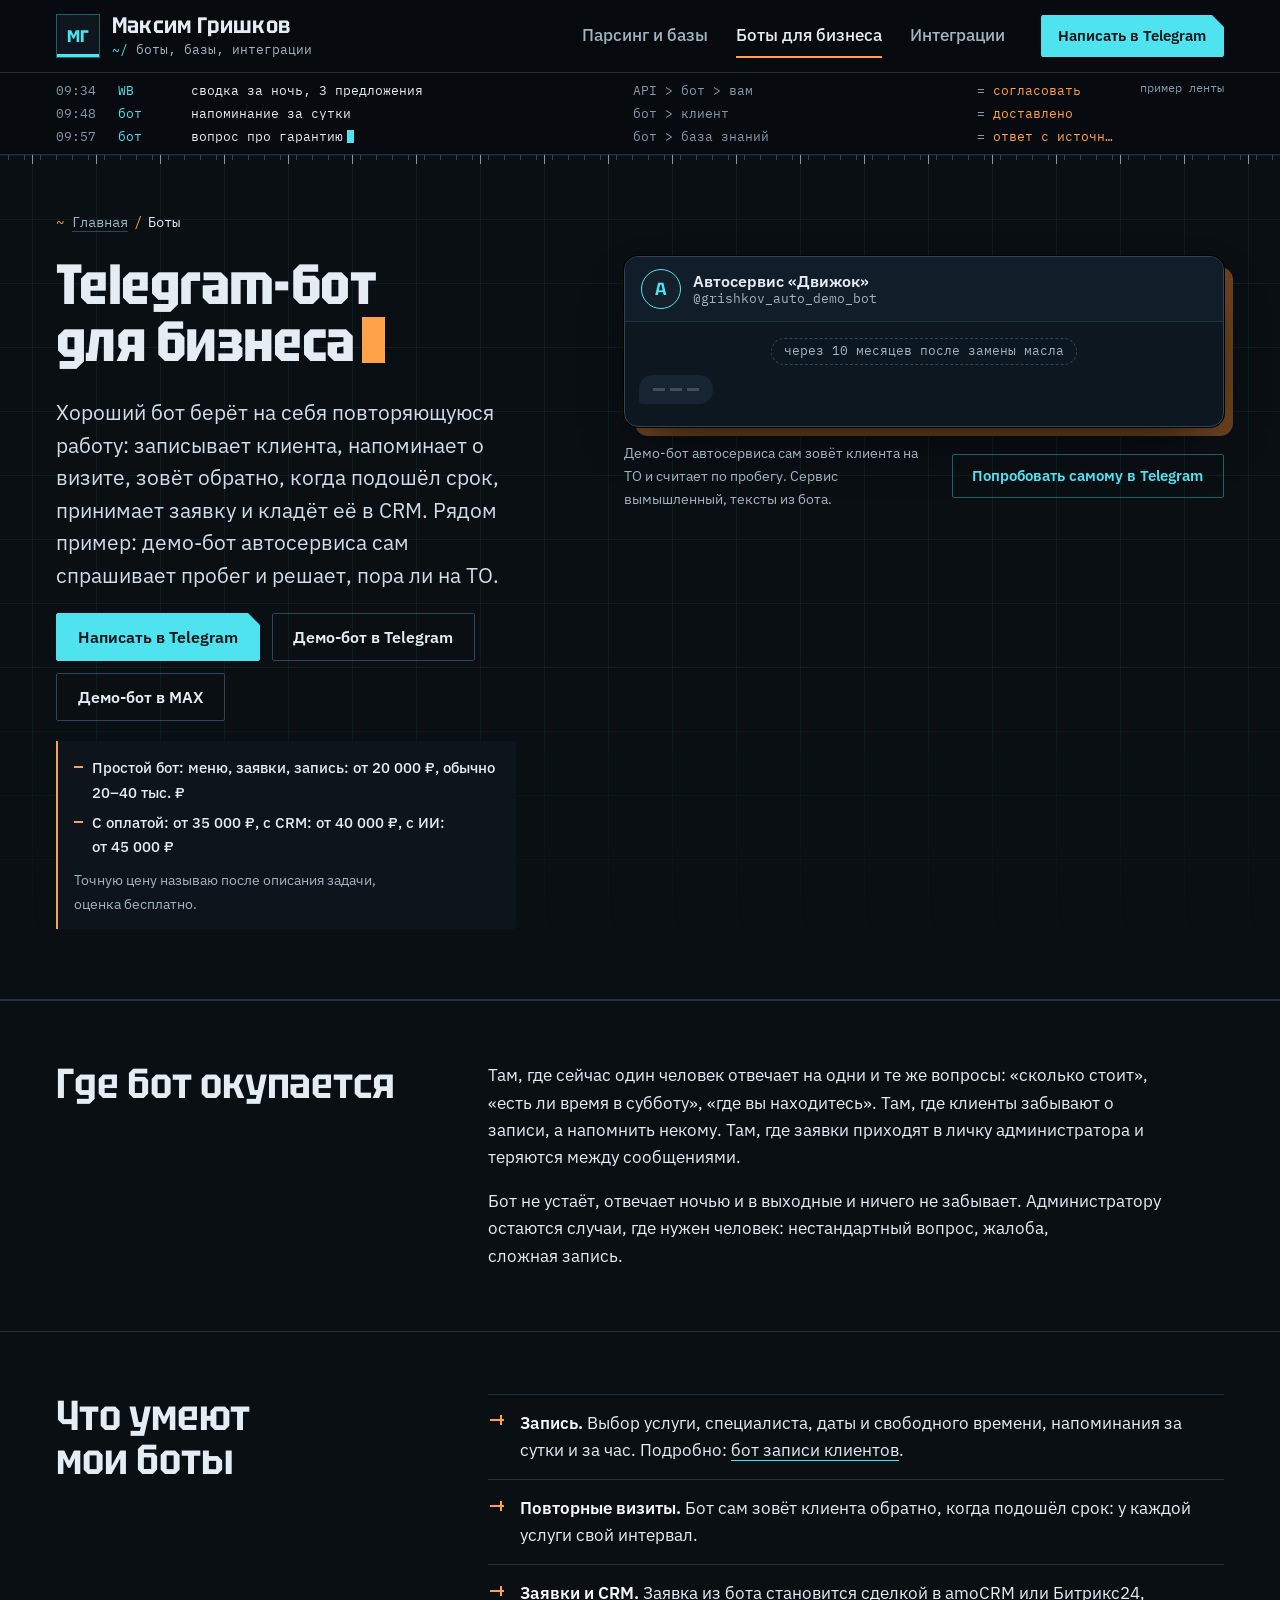
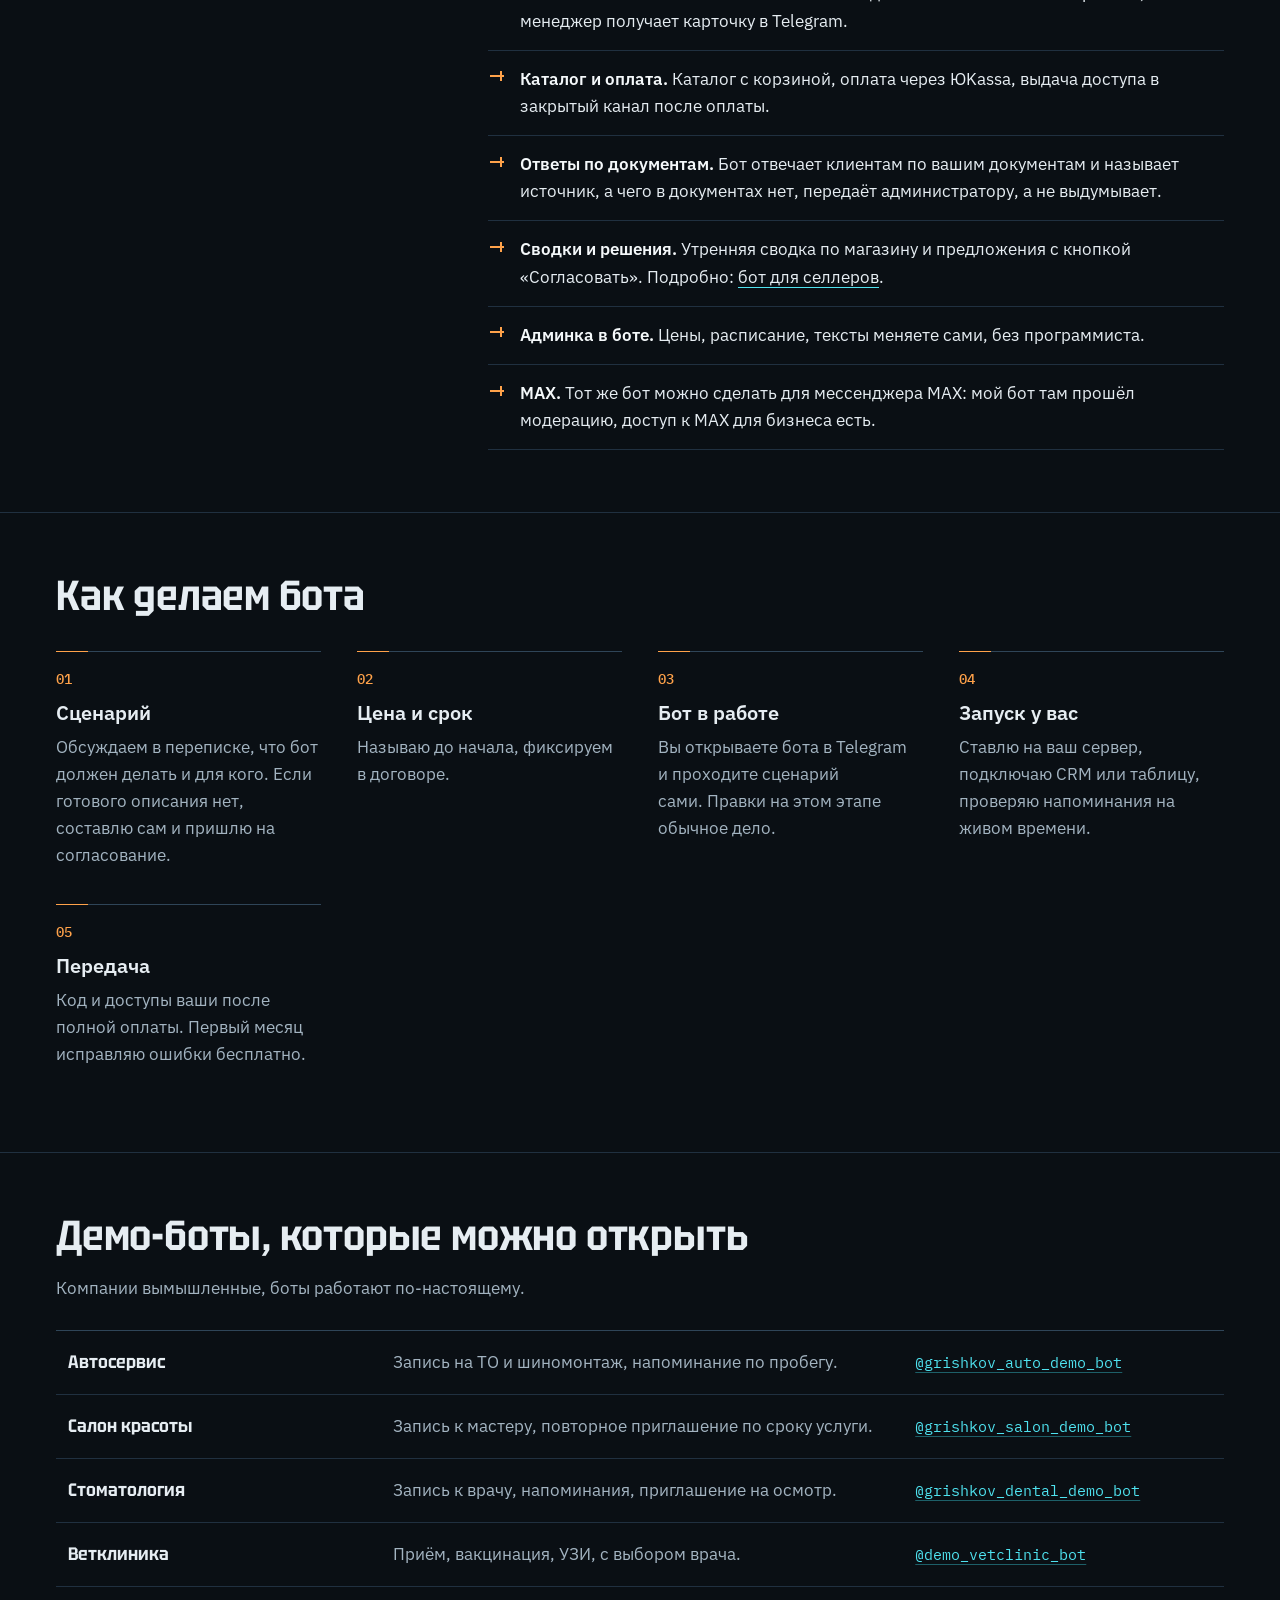
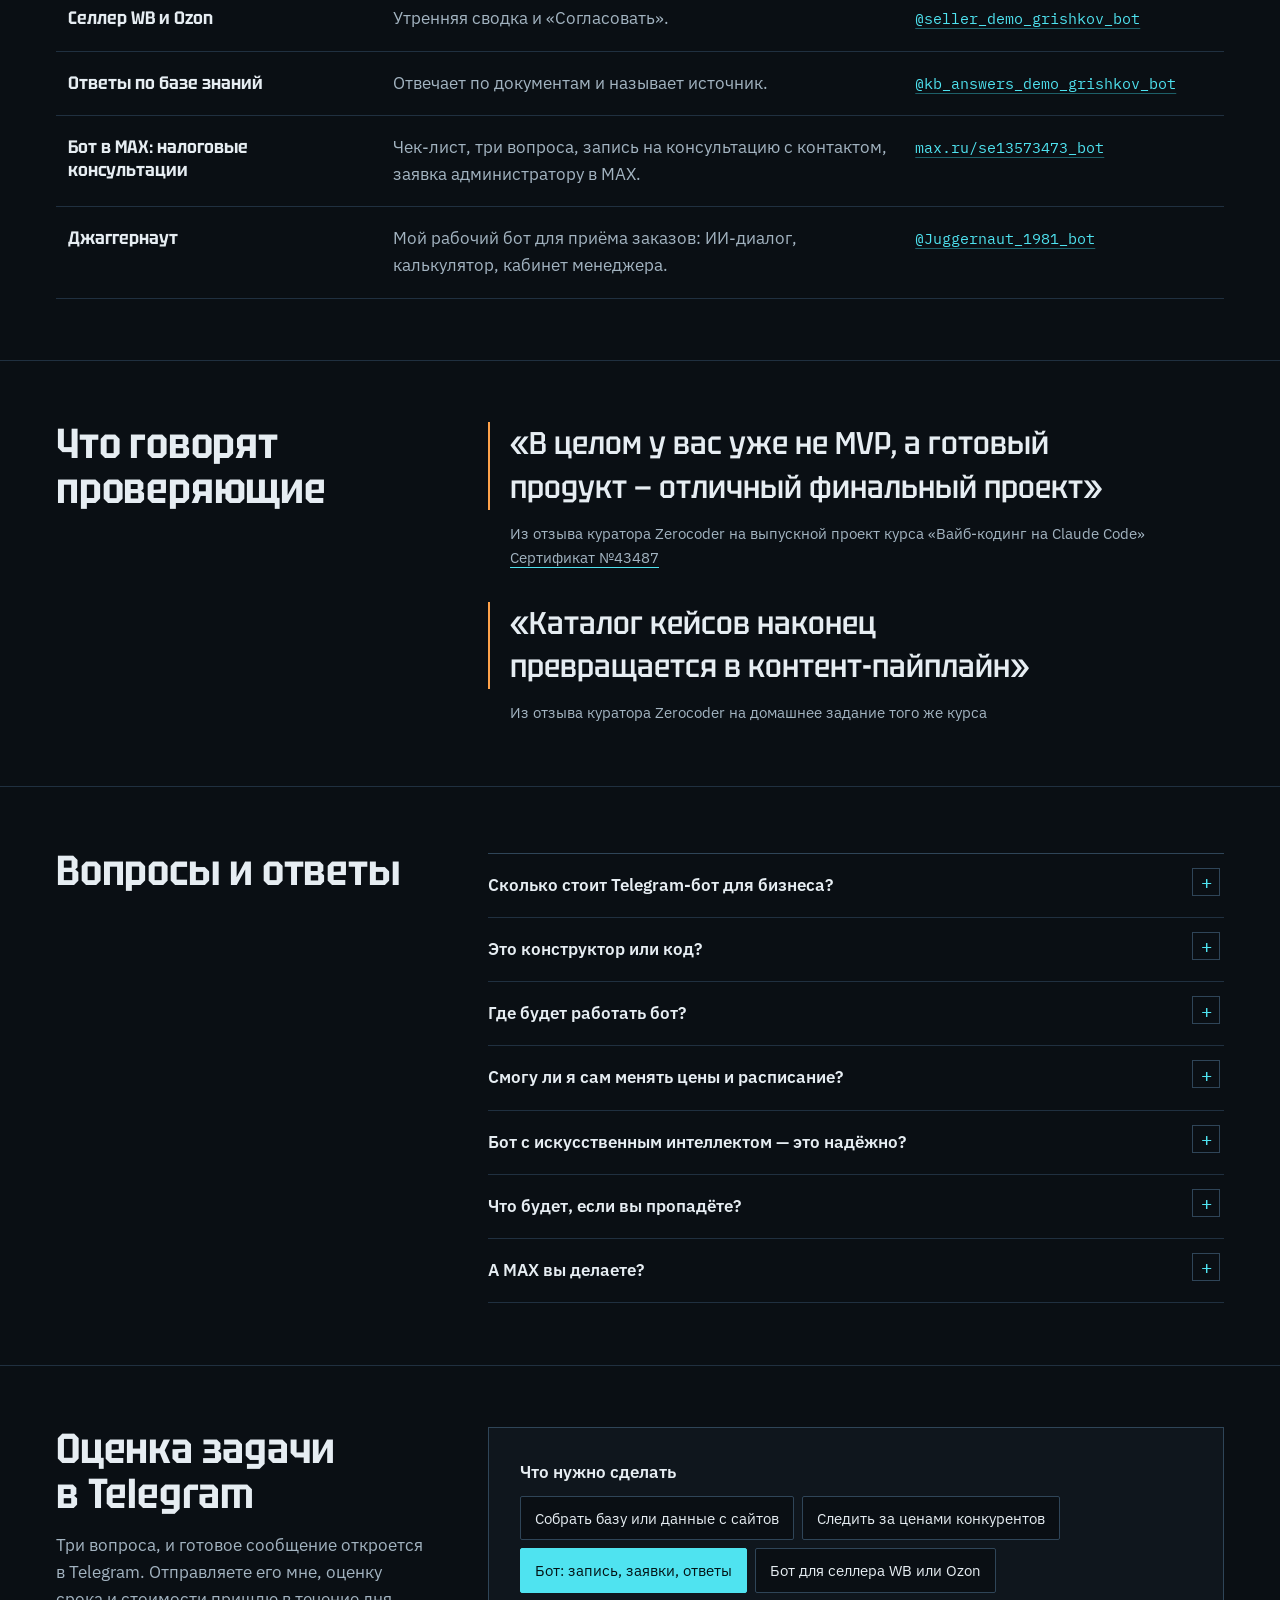
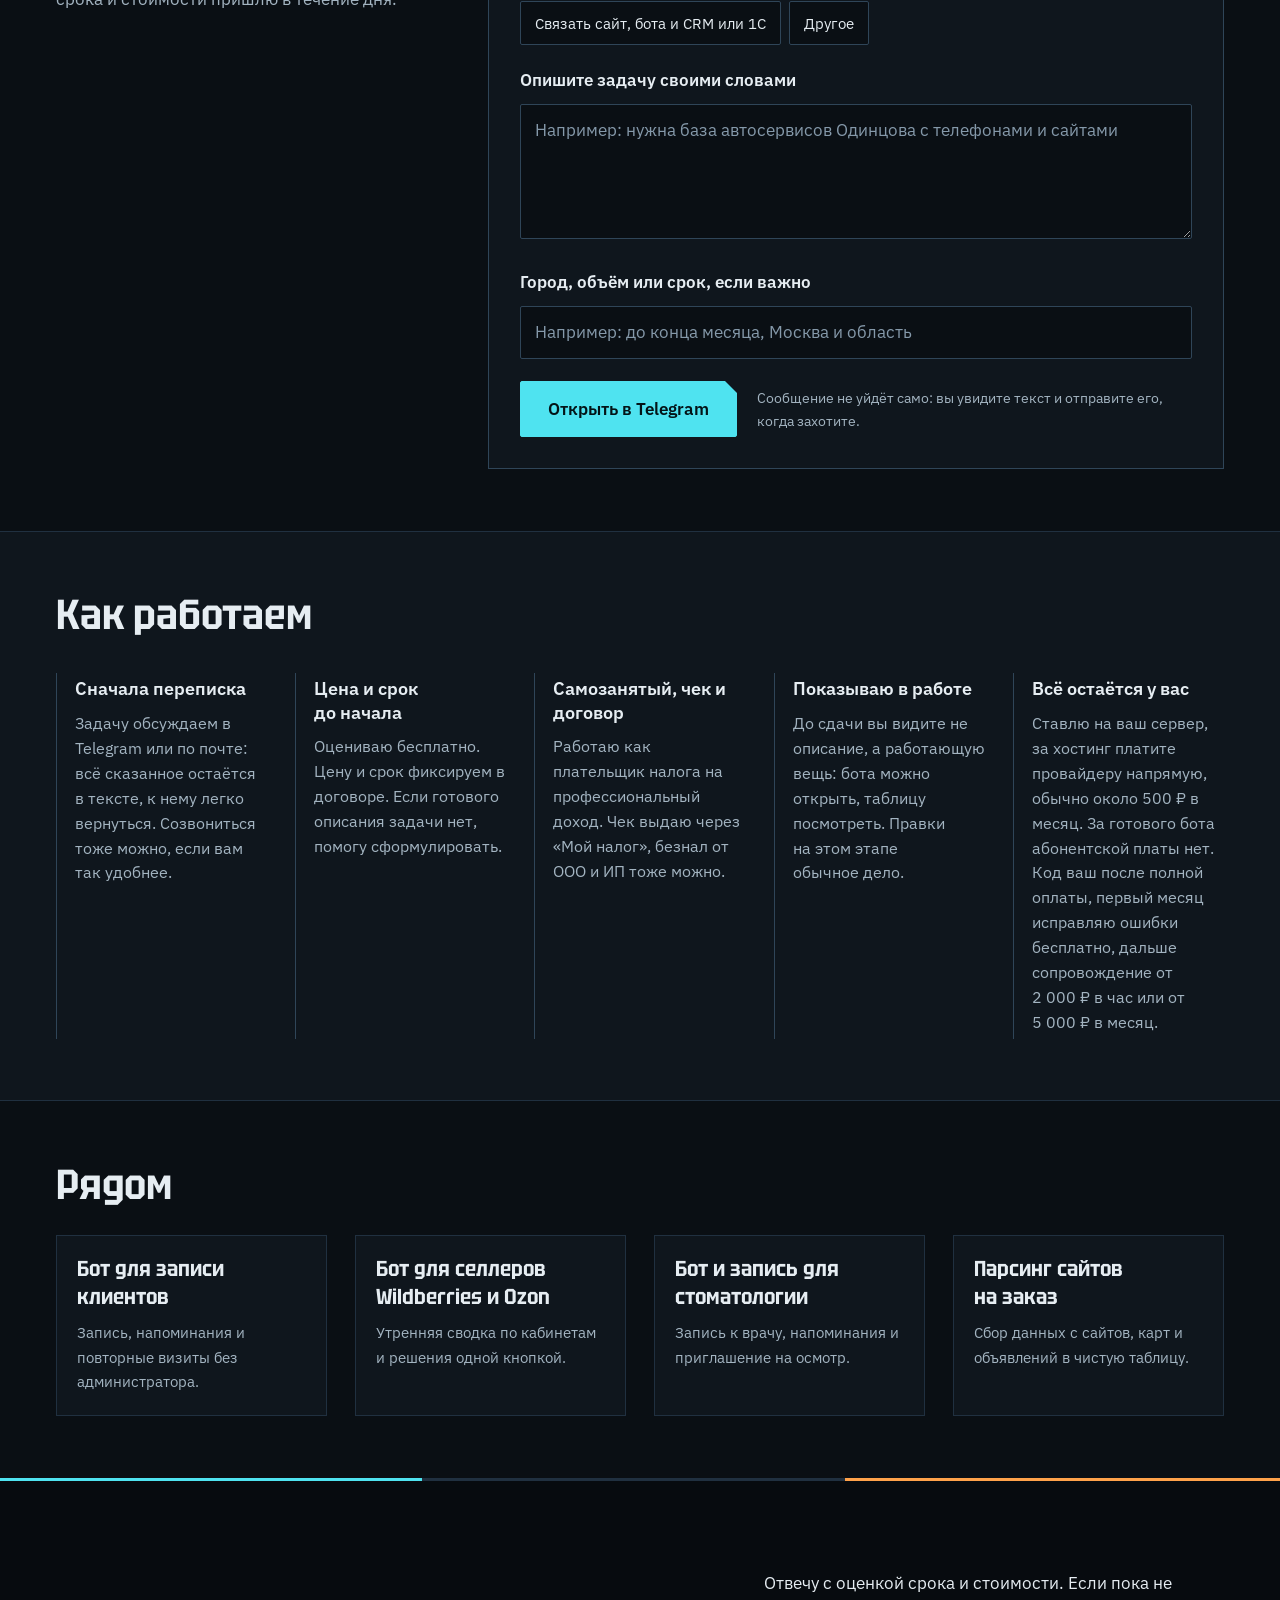
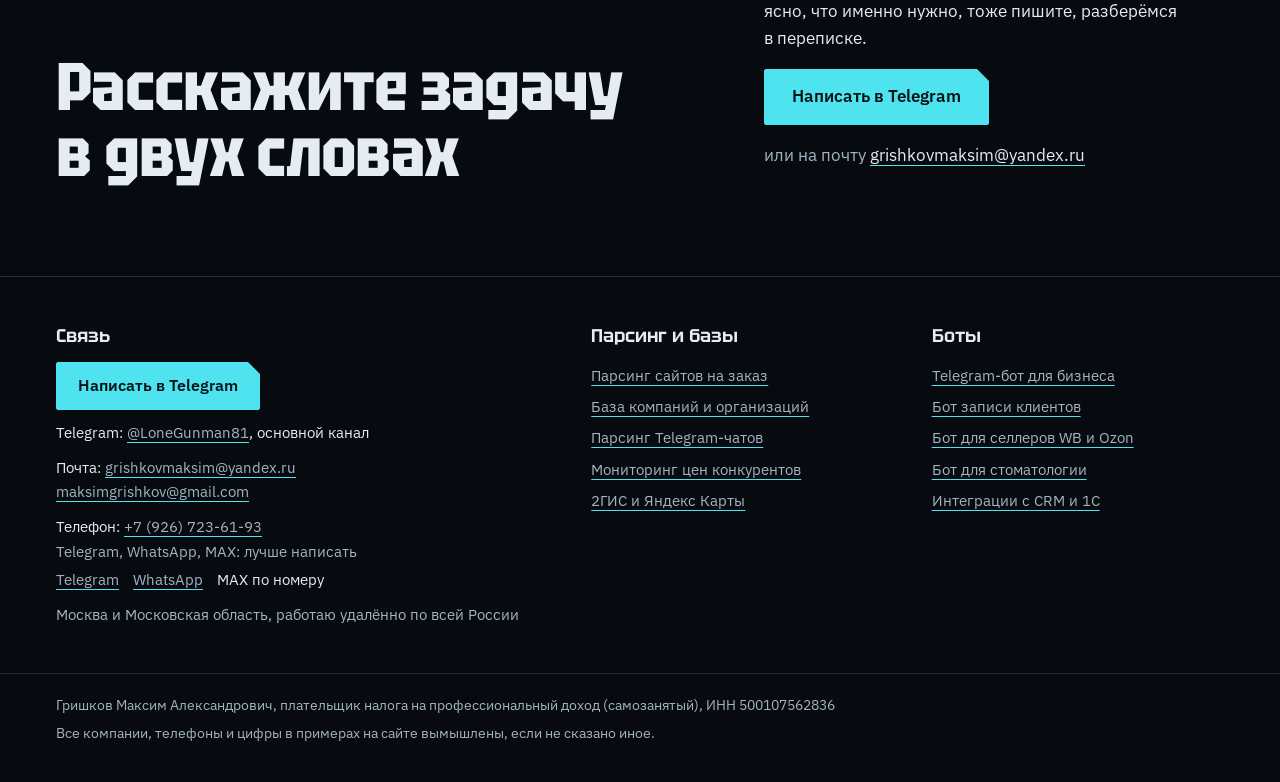
==== commit 60c7eef1: "Редизайн: тёмная техно-тема, лента событий, широкие экраны" ====
--- a/boty/index.html
+++ b/boty/index.html
@@ -14,54 +14,56 @@
 <meta property="og:description" content="Разработка Telegram-бота для бизнеса: онлайн-запись и напоминания, приём заявок, каталог и оплата, ответы по базе знаний, связка с CRM и 1С. Живые демо-боты, код остаётся у вас. Оценка бесплатно.">
 <meta property="og:url" content="https://grishkovpro.ru/boty/">
 <meta property="og:image" content="https://grishkovpro.ru/assets/og.png">
-<meta name="theme-color" content="#f3f4f0">
+<meta name="theme-color" content="#0a0f14">
 <link rel="icon" href="../assets/favicon.svg" type="image/svg+xml">
-<link rel="preload" href="../assets/fonts/oswald-cyr.woff2" as="font" type="font/woff2" crossorigin>
+<link rel="preload" href="../assets/fonts/tektur-cyr.woff2" as="font" type="font/woff2" crossorigin>
+<link rel="preload" href="../assets/fonts/plexsans-cyr.woff2" as="font" type="font/woff2" crossorigin>
 <link rel="stylesheet" href="../assets/style.css">
-<script type="application/ld+json">{"@context": "https://schema.org", "@type": "BreadcrumbList", "itemListElement": [{"@type": "ListItem", "position": 1, "name": "Главная", "item": "https://grishkovpro.ru/"}, {"@type": "ListItem", "position": 2, "name": "Боты", "item": "https://grishkovpro.ru/boty/"}]}</script><script type="application/ld+json">{"@context": "https://schema.org", "@type": "Service", "name": "Разработка Telegram-бота для бизнеса", "serviceType": "Разработка Telegram-бота для бизнеса", "description": "Разработка Telegram-бота для бизнеса: онлайн-запись и напоминания, приём заявок, каталог и оплата, ответы по базе знаний, связка с CRM и 1С. Живые демо-боты, код остаётся у вас. Оценка бесплатно.", "url": "https://grishkovpro.ru/boty/", "provider": {"@type": "Person", "@id": "https://grishkovpro.ru/#person", "name": "Гришков Максим Александрович", "jobTitle": "Разработчик Telegram-ботов и интеграций", "url": "https://grishkovpro.ru/", "email": "mailto:grishkovmaksim@yandex.ru", "telephone": "+79267236193", "taxID": "500107562836", "sameAs": ["https://t.me/LoneGunman81"], "address": {"@type": "PostalAddress", "addressLocality": "Москва", "addressCountry": "RU"}}, "areaServed": [{"@type": "City", "name": "Москва"}, {"@type": "AdministrativeArea", "name": "Московская область"}, {"@type": "Country", "name": "Россия"}], "offers": {"@type": "Offer", "priceCurrency": "RUB", "description": "Простой бот: меню, заявки, запись — от 20 000 ₽, обычно 20–40 тыс. ₽; С оплатой — от 35 000 ₽, с CRM — от 40 000 ₽, с ИИ — от 45 000 ₽. Точную цену называю после описания задачи, оценка бесплатно."}}</script><script type="application/ld+json">{"@context": "https://schema.org", "@type": "FAQPage", "mainEntity": [{"@type": "Question", "name": "Сколько стоит Telegram-бот для бизнеса?", "acceptedAnswer": {"@type": "Answer", "text": "Простой бот (меню, заявки, запись) — от 20 000 ₽, обычно 20–40 тыс. ₽; с оплатой — от 35 000 ₽; со связкой с CRM — от 40 000 ₽; с ИИ — от 45 000 ₽. Точную цену называю после описания задачи, оценка бесплатно."}}, {"@type": "Question", "name": "Это конструктор или код?", "acceptedAnswer": {"@type": "Answer", "text": "Код под вашу задачу. Бот остаётся вашим: исходники передаю, ежемесячной платы за конструктор нет. При необходимости работаю и в конструкторах, например в SaleBot, если вам так удобнее."}}, {"@type": "Question", "name": "Где будет работать бот?", "acceptedAnswer": {"@type": "Answer", "text": "На вашем сервере. Это недорогой виртуальный сервер, обычно около 500 ₽ в месяц, оплачиваете провайдеру напрямую. Нет сервера — подскажу, какой взять, и настрою."}}, {"@type": "Question", "name": "Смогу ли я сам менять цены и расписание?", "acceptedAnswer": {"@type": "Answer", "text": "Да, для этого в боте делается админка: меняете прямо в Telegram, без программиста."}}, {"@type": "Question", "name": "Бот с искусственным интеллектом — это надёжно?", "acceptedAnswer": {"@type": "Answer", "text": "Если он отвечает только по вашим документам и проверяет себя — да. В моём демо ответ проверяется вторым проходом на выдумки, а вопрос, которого нет в документах, уходит администратору."}}, {"@type": "Question", "name": "Что будет, если вы пропадёте?", "acceptedAnswer": {"@type": "Answer", "text": "Бот продолжит работать: он стоит на вашем сервере, код у вас. Любой другой разработчик сможет его поддерживать без переписывания."}}, {"@type": "Question", "name": "А MAX вы делаете?", "acceptedAnswer": {"@type": "Answer", "text": "Да. Бот для MAX делается так же, как для Telegram: запись, заявки, уведомления. Мой бот в MAX прошёл модерацию площадки."}}]}</script>
+<script type="application/ld+json">{"@context": "https://schema.org", "@type": "BreadcrumbList", "itemListElement": [{"@type": "ListItem", "position": 1, "name": "Главная", "item": "https://grishkovpro.ru/"}, {"@type": "ListItem", "position": 2, "name": "Боты", "item": "https://grishkovpro.ru/boty/"}]}</script><script type="application/ld+json">{"@context": "https://schema.org", "@type": "Service", "name": "Разработка Telegram-бота для бизнеса", "serviceType": "Разработка Telegram-бота для бизнеса", "description": "Разработка Telegram-бота для бизнеса: онлайн-запись и напоминания, приём заявок, каталог и оплата, ответы по базе знаний, связка с CRM и 1С. Живые демо-боты, код остаётся у вас. Оценка бесплатно.", "url": "https://grishkovpro.ru/boty/", "provider": {"@type": "Person", "@id": "https://grishkovpro.ru/#person", "name": "Гришков Максим Александрович", "jobTitle": "Разработчик Telegram-ботов и интеграций", "url": "https://grishkovpro.ru/", "email": "mailto:grishkovmaksim@yandex.ru", "telephone": "+79267236193", "taxID": "500107562836", "sameAs": ["https://t.me/LoneGunman81"], "address": {"@type": "PostalAddress", "addressLocality": "Москва", "addressCountry": "RU"}}, "areaServed": [{"@type": "City", "name": "Москва"}, {"@type": "AdministrativeArea", "name": "Московская область"}, {"@type": "Country", "name": "Россия"}], "offers": {"@type": "Offer", "priceCurrency": "RUB", "description": "Простой бот: меню, заявки, запись: от 20 000 ₽, обычно 20–40 тыс. ₽; С оплатой: от 35 000 ₽, с CRM: от 40 000 ₽, с ИИ: от 45 000 ₽. Точную цену называю после описания задачи, оценка бесплатно."}}</script><script type="application/ld+json">{"@context": "https://schema.org", "@type": "FAQPage", "mainEntity": [{"@type": "Question", "name": "Сколько стоит Telegram-бот для бизнеса?", "acceptedAnswer": {"@type": "Answer", "text": "Простой бот (меню, заявки, запись): от 20 000 ₽, обычно 20–40 тыс. ₽; с оплатой: от 35 000 ₽; со связкой с CRM: от 40 000 ₽; с ИИ: от 45 000 ₽. Точную цену называю после описания задачи, оценка бесплатно."}}, {"@type": "Question", "name": "Это конструктор или код?", "acceptedAnswer": {"@type": "Answer", "text": "Код под вашу задачу. Бот остаётся вашим: исходники передаю, ежемесячной платы за конструктор нет. При необходимости работаю и в конструкторах, например в SaleBot, если вам так удобнее."}}, {"@type": "Question", "name": "Где будет работать бот?", "acceptedAnswer": {"@type": "Answer", "text": "На вашем сервере. Это недорогой виртуальный сервер, обычно около 500 ₽ в месяц, оплачиваете провайдеру напрямую. Нет сервера, подскажу, какой взять, и настрою."}}, {"@type": "Question", "name": "Смогу ли я сам менять цены и расписание?", "acceptedAnswer": {"@type": "Answer", "text": "Да, для этого в боте делается админка: меняете прямо в Telegram, без программиста."}}, {"@type": "Question", "name": "Бот с искусственным интеллектом — это надёжно?", "acceptedAnswer": {"@type": "Answer", "text": "Если он отвечает только по вашим документам и проверяет себя, да. В моём демо ответ проверяется вторым проходом на выдумки, а вопрос, которого нет в документах, уходит администратору."}}, {"@type": "Question", "name": "Что будет, если вы пропадёте?", "acceptedAnswer": {"@type": "Answer", "text": "Бот продолжит работать: он стоит на вашем сервере, код у вас. Любой другой разработчик сможет его поддерживать без переписывания."}}, {"@type": "Question", "name": "А MAX вы делаете?", "acceptedAnswer": {"@type": "Answer", "text": "Да. Бот для MAX делается так же, как для Telegram: запись, заявки, уведомления. Мой бот в MAX прошёл модерацию площадки."}}]}</script>
 </head>
-<body>
+<body class="s-boty">
 <a class="skip" href="#main">К содержанию</a>
 <header class="top">
   <div class="wrap top-in">
-    <a class="mark" href="../"><span class="mark-n">Максим Гришков</span><span class="mark-s">боты, базы, интеграции</span></a>
+    <a class="mark" href="../"><span class="mark-g" aria-hidden="true">МГ</span><span class="mark-t"><span class="mark-n">Максим Гришков</span><span class="mark-s">боты, базы, интеграции</span></span></a>
     <nav class="nav" aria-label="Разделы"><a href="../parsing/">Парсинг и базы</a><a href="../boty/" aria-current="page">Боты для бизнеса</a><a href="../#integracii">Интеграции</a></nav>
     <a class="btn btn-tg top-cta" href="https://t.me/LoneGunman81" rel="noopener" target="_blank">Написать в Telegram</a>
   </div>
 </header>
+<div class="lg" aria-hidden="true"><div class="wrap lg-in"><ol class="lg-list" data-log><li class="lg-r"><span class="lg-t">09:15</span><span class="lg-s">бот</span><span class="lg-e">запись на 18:30, маникюр</span><span class="lg-p">бот &gt; календарь &gt; amoCRM</span><span class="lg-v">сделка</span></li><li class="lg-r"><span class="lg-t">09:26</span><span class="lg-s">сайт</span><span class="lg-e">форма «Обратный звонок»</span><span class="lg-p">Tilda &gt; бот &gt; Битрикс24</span><span class="lg-v">сделка</span></li><li class="lg-r"><span class="lg-t">09:30</span><span class="lg-s">1С</span><span class="lg-e">остаток по артикулу: 14 шт.</span><span class="lg-p">бот &gt; 1С &gt; бот</span><span class="lg-v">ответ</span></li><li class="lg-r"><span class="lg-t">09:34</span><span class="lg-s">WB</span><span class="lg-e">сводка за ночь, 3 предложения</span><span class="lg-p">API &gt; бот &gt; вам</span><span class="lg-v">согласовать</span></li><li class="lg-r"><span class="lg-t">09:48</span><span class="lg-s">бот</span><span class="lg-e">напоминание за сутки</span><span class="lg-p">бот &gt; клиент</span><span class="lg-v">доставлено</span></li><li class="lg-r"><span class="lg-t">09:57</span><span class="lg-s">бот</span><span class="lg-e">вопрос про гарантию</span><span class="lg-p">бот &gt; база знаний</span><span class="lg-v">ответ с источником</span></li></ol><span class="lg-tag">пример ленты</span></div></div>
 <main id="main">
-<section class="hero hero-page">
+<section class="hero hero-page"><div class="hero-bg" aria-hidden="true"></div>
   <div class="wrap">
     <nav class="crumbs" aria-label="Хлебные крошки"><ol><li><a href="../">Главная</a></li><li aria-current="page">Боты</li></ol></nav>
     <div class="hero-grid">
       <div class="hero-text">
-        <h1 class="h1">Telegram-бот для бизнеса</h1>
-        <div class="lead"><p>Хороший бот берёт на себя повторяющуюся работу: записывает клиента, напоминает о визите, зовёт обратно, когда подошёл срок, принимает заявку и кладёт её в CRM. Рядом — пример: демо-бот автосервиса сам спрашивает пробег и решает, пора ли на ТО.</p></div>
+        <h1 class="h1">Telegram-бот для бизнеса<span class="caret" aria-hidden="true"></span></h1>
+        <div class="lead"><p>Хороший бот берёт на себя повторяющуюся работу: записывает клиента, напоминает о визите, зовёт обратно, когда подошёл срок, принимает заявку и кладёт её в CRM. Рядом пример: демо-бот автосервиса сам спрашивает пробег и решает, пора ли на ТО.</p></div>
         <p class="hero-cta"><a class="btn btn-tg" href="https://t.me/LoneGunman81" rel="noopener" target="_blank">Написать в Telegram</a>
         <a class="btn btn-line" href="https://t.me/grishkov_auto_demo_bot" rel="noopener" target="_blank">Демо-бот в Telegram</a><a class="btn btn-line" href="https://max.ru/se13573473_bot" rel="noopener" target="_blank">Демо-бот в MAX</a></p>
-        <div class="hero-price"><ul class="hero-notes"><li>Простой бот: меню, заявки, запись — от 20 000 ₽, обычно 20–40 тыс. ₽</li><li>С оплатой — от 35 000 ₽, с CRM — от 40 000 ₽, с ИИ — от 45 000 ₽</li></ul><p class="price-foot">Точную цену называю после описания задачи, оценка бесплатно.</p></div>
+        <div class="hero-price"><ul class="hero-notes"><li>Простой бот: меню, заявки, запись: от 20 000 ₽, обычно 20–40 тыс. ₽</li><li>С оплатой: от 35 000 ₽, с CRM: от 40 000 ₽, с ИИ: от 45 000 ₽</li></ul><p class="price-foot">Точную цену называю после описания задачи, оценка бесплатно.</p></div>
       </div>
       <div class="hero-ex"><figure class="ex ex-chat" data-sim>
   <div class="tg">
     <div class="tg-head"><span class="tg-ava" aria-hidden="true">А</span>
       <span class="tg-who"><b>Автосервис «Движок»</b><span class="mono">@grishkov_auto_demo_bot</span></span></div>
-    <ol class="tg-log" aria-label="Пример переписки с ботом"><li class="tg-m tg-note"><span class="tg-bubble">через 10 месяцев после замены масла</span></li><li class="tg-m tg-bot"><span class="tg-bubble">Здравствуйте! С прошлого визита прошло 10 мес. — тогда делали «Замена масла и фильтров».<br>Скоро пора на ТО: по регламенту раз в 10 000 км или раз в год, смотря что раньше.<br>Подскажите текущий пробег — посчитаю, пора уже или можно ездить дальше.</span></li><li class="tg-m tg-user"><span class="tg-bubble">48 200</span></li><li class="tg-m tg-bot"><span class="tg-bubble">Спасибо! С прошлого визита 6 300 км.<br>До ТО ещё около 3 700 км — можно спокойно ездить.<br>Напомню, когда подойдёт срок.</span></li><li class="tg-m tg-note"><span class="tg-bubble">клиент сам решил записаться</span></li><li class="tg-m tg-bot"><span class="tg-bubble"><strong>Шаг 1/7.</strong> Выберите услугу:</span><span class="tg-kb"><span class="tg-row"><span class="tg-b">ТО по регламенту — 6 500 ₽</span></span><span class="tg-row"><span class="tg-b is-press">Шиномонтаж, 4 колеса — 3 200 ₽</span></span><span class="tg-row"><span class="tg-b">Компьютерная диагностика — 2 500 ₽</span></span></span></li><li class="tg-m tg-bot"><span class="tg-bubble">Услуга: <strong>Шиномонтаж, 4 колеса</strong> — 3 200 ₽<br><strong>Шаг 2/7.</strong> Выберите механика:</span><span class="tg-kb"><span class="tg-row"><span class="tg-b">Сергей</span><span class="tg-b">Андрей</span><span class="tg-b">Дмитрий</span></span><span class="tg-row"><span class="tg-b is-press">Любой свободный</span></span></span></li></ol>
+    <ol class="tg-log" aria-label="Пример переписки с ботом"><li class="tg-m tg-note"><span class="tg-bubble">через 10 месяцев после замены масла</span></li><li class="tg-m tg-bot"><span class="tg-bubble">Здравствуйте! С прошлого визита прошло 10 мес. — тогда делали «Замена масла и фильтров».<br>Скоро пора на ТО: по регламенту раз в 10 000 км или раз в год, смотря что раньше.<br>Подскажите текущий пробег — посчитаю, пора уже или можно ездить дальше.</span></li><li class="tg-m tg-user"><span class="tg-bubble">48 200</span></li><li class="tg-m tg-bot"><span class="tg-bubble">Спасибо! С прошлого визита 6 300 км.<br>До ТО ещё около 3 700 км — можно спокойно ездить.<br>Напомню, когда подойдёт срок.</span></li><li class="tg-m tg-note"><span class="tg-bubble">клиент сам решил записаться</span></li><li class="tg-m tg-bot"><span class="tg-bubble"><strong>Шаг 1/7.</strong> Выберите услугу:</span><span class="tg-kb"><span class="tg-row"><span class="tg-b">ТО по регламенту — 6 500 ₽</span></span><span class="tg-row"><span class="tg-b is-press">Шиномонтаж, 4 колеса — 3 200 ₽</span></span><span class="tg-row"><span class="tg-b">Компьютерная диагностика — 2 500 ₽</span></span></span></li><li class="tg-m tg-bot"><span class="tg-bubble">Услуга: <strong>Шиномонтаж, 4 колеса</strong> — 3 200 ₽<br><strong>Шаг 2/7.</strong> Выберите механика:</span><span class="tg-kb"><span class="tg-row"><span class="tg-b">Сергей</span><span class="tg-b">Андрей</span><span class="tg-b">Дмитрий</span></span><span class="tg-row"><span class="tg-b is-press">Любой свободный</span></span></span></li></ol>
     <div class="tg-foot"><button type="button" class="tg-replay" hidden>Показать ещё раз</button></div>
   </div>
-  <figcaption><span>Демо-бот автосервиса сам зовёт клиента на ТО и считает по пробегу. Сервис вымышленный, тексты — из бота.</span><a class="btn btn-try" href="https://t.me/grishkov_auto_demo_bot" rel="noopener" target="_blank">Попробовать самому в Telegram</a></figcaption>
+  <figcaption><span>Демо-бот автосервиса сам зовёт клиента на ТО и считает по пробегу. Сервис вымышленный, тексты из бота.</span><a class="btn btn-try" href="https://t.me/grishkov_auto_demo_bot" rel="noopener" target="_blank">Попробовать самому в Telegram</a></figcaption>
 </figure></div>
     </div>
   </div>
 </section><section class="sec sec-split"><div class="wrap split"><h2 class="h2">Где бот окупается</h2><div class="prose"><p>Там, где сейчас один человек отвечает на одни и те же вопросы: «сколько стоит», «есть ли время в субботу», «где вы находитесь». Там, где клиенты забывают о записи, а напомнить некому. Там, где заявки приходят в личку администратора и теряются между сообщениями.</p>
-<p>Бот не устаёт, отвечает ночью и в выходные и ничего не забывает. Администратору остаются случаи, где нужен человек: нестандартный вопрос, жалоба, сложная запись.</p></div></div></section><section class="sec sec-split"><div class="wrap split"><h2 class="h2">Что умеют мои боты</h2><ul class="gets"><li><strong>Запись.</strong> Выбор услуги, специалиста, даты и свободного времени, напоминания за сутки и за час. Подробно — <a href="../boty/zapis-klientov/">бот записи клиентов</a>.</li><li><strong>Повторные визиты.</strong> Бот сам зовёт клиента обратно, когда подошёл срок: у каждой услуги свой интервал.</li><li><strong>Заявки и CRM.</strong> Заявка из бота становится сделкой в amoCRM или Битрикс24, менеджер получает карточку в Telegram.</li><li><strong>Каталог и оплата.</strong> Каталог с корзиной, оплата через ЮKassa, выдача доступа в закрытый канал после оплаты.</li><li><strong>Ответы по документам.</strong> Бот отвечает клиентам по вашим документам и называет источник, а чего в документах нет — передаёт администратору, а не выдумывает.</li><li><strong>Сводки и решения.</strong> Утренняя сводка по магазину и предложения с кнопкой «Согласовать». Подробно — <a href="../boty/marketplace/">бот для селлеров</a>.</li><li><strong>Админка в боте.</strong> Цены, расписание, тексты меняете сами, без программиста.</li><li><strong>MAX.</strong> Тот же бот можно сделать для мессенджера MAX: мой бот там прошёл модерацию, доступ к MAX для бизнеса есть.</li></ul></div></section><section class="sec"><div class="wrap"><h2 class="h2">Как делаем бота</h2><ol class="steps"><li><h3>Сценарий</h3><p>Обсуждаем в переписке, что бот должен делать и для кого. Если готового описания нет — составлю сам и пришлю на согласование.</p></li><li><h3>Цена и срок</h3><p>Называю до начала, фиксируем в договоре.</p></li><li><h3>Бот в работе</h3><p>Вы открываете бота в Telegram и проходите сценарий сами. Правки на этом этапе — обычное дело.</p></li><li><h3>Запуск у вас</h3><p>Ставлю на ваш сервер, подключаю CRM или таблицу, проверяю напоминания на живом времени.</p></li><li><h3>Передача</h3><p>Код и доступы — ваши после полной оплаты. Первый месяц исправляю ошибки бесплатно.</p></li></ol></div></section><section class="sec demo" id="demo"><div class="wrap"><h2 class="h2">Демо-боты, которые можно открыть</h2><p class="lead-s">Компании вымышленные, боты работают по-настоящему.</p><ul class="demo-list"><li><a class="demo-row" href="https://t.me/grishkov_auto_demo_bot" rel="noopener" target="_blank"><span class="demo-n">Автосервис</span><span class="demo-d">Запись на ТО и шиномонтаж, напоминание по пробегу.</span><span class="demo-h mono">@grishkov_auto_demo_bot</span></a></li><li><a class="demo-row" href="https://t.me/grishkov_salon_demo_bot" rel="noopener" target="_blank"><span class="demo-n">Салон красоты</span><span class="demo-d">Запись к мастеру, повторное приглашение по сроку услуги.</span><span class="demo-h mono">@grishkov_salon_demo_bot</span></a></li><li><a class="demo-row" href="https://t.me/grishkov_dental_demo_bot" rel="noopener" target="_blank"><span class="demo-n">Стоматология</span><span class="demo-d">Запись к врачу, напоминания, приглашение на осмотр.</span><span class="demo-h mono">@grishkov_dental_demo_bot</span></a></li><li><a class="demo-row" href="https://t.me/demo_vetclinic_bot" rel="noopener" target="_blank"><span class="demo-n">Ветклиника</span><span class="demo-d">Приём, вакцинация, УЗИ — с выбором врача.</span><span class="demo-h mono">@demo_vetclinic_bot</span></a></li><li><a class="demo-row" href="https://t.me/seller_demo_grishkov_bot" rel="noopener" target="_blank"><span class="demo-n">Селлер WB и Ozon</span><span class="demo-d">Утренняя сводка и «Согласовать».</span><span class="demo-h mono">@seller_demo_grishkov_bot</span></a></li><li><a class="demo-row" href="https://t.me/kb_answers_demo_grishkov_bot" rel="noopener" target="_blank"><span class="demo-n">Ответы по базе знаний</span><span class="demo-d">Отвечает по документам и называет источник.</span><span class="demo-h mono">@kb_answers_demo_grishkov_bot</span></a></li><li><a class="demo-row" href="https://max.ru/se13573473_bot" rel="noopener" target="_blank"><span class="demo-n">Бот в MAX: налоговые консультации</span><span class="demo-d">Чек-лист, три вопроса, запись на консультацию с контактом, заявка администратору в MAX.</span><span class="demo-h mono">max.ru/se13573473_bot</span></a></li><li><a class="demo-row" href="https://t.me/Juggernaut_1981_bot" rel="noopener" target="_blank"><span class="demo-n">Джаггернаут</span><span class="demo-d">Мой рабочий бот для приёма заказов: ИИ-диалог, калькулятор, кабинет менеджера.</span><span class="demo-h mono">@Juggernaut_1981_bot</span></a></li></ul></div></section><section class="sec voices" aria-labelledby="vq-h"><div class="wrap split"><h2 id="vq-h" class="h2">Что говорят проверяющие</h2><ul class="vq-list"><li><blockquote><p>«В целом у вас уже не MVP, а готовый продукт — отличный финальный проект»</p></blockquote><p class="vq-src">Из отзыва куратора Zerocoder на выпускной проект курса «Вайб-кодинг на Claude Code»<br><span class="muted"><a href="../files/sertifikat_43487.jpg">Сертификат №43487</a></span></p></li><li><blockquote><p>«Каталог кейсов наконец превращается в контент-пайплайн»</p></blockquote><p class="vq-src">Из отзыва куратора Zerocoder на домашнее задание того же курса</p></li></ul></div></section><section class="sec faq" aria-labelledby="faq-h"><div class="wrap split"><h2 id="faq-h" class="h2">Вопросы и ответы</h2><div class="faq-list"><details><summary>Сколько стоит Telegram-бот для бизнеса?</summary><div class="faq-a"><p>Простой бот (меню, заявки, запись) — от 20 000 ₽, обычно 20–40 тыс. ₽; с оплатой — от 35 000 ₽; со связкой с CRM — от 40 000 ₽; с ИИ — от 45 000 ₽. Точную цену называю после описания задачи, оценка бесплатно.</p></div></details><details><summary>Это конструктор или код?</summary><div class="faq-a"><p>Код под вашу задачу. Бот остаётся вашим: исходники передаю, ежемесячной платы за конструктор нет. При необходимости работаю и в конструкторах, например в SaleBot, если вам так удобнее.</p></div></details><details><summary>Где будет работать бот?</summary><div class="faq-a"><p>На вашем сервере. Это недорогой виртуальный сервер, обычно около 500 ₽ в месяц, оплачиваете провайдеру напрямую. Нет сервера — подскажу, какой взять, и настрою.</p></div></details><details><summary>Смогу ли я сам менять цены и расписание?</summary><div class="faq-a"><p>Да, для этого в боте делается админка: меняете прямо в Telegram, без программиста.</p></div></details><details><summary>Бот с искусственным интеллектом — это надёжно?</summary><div class="faq-a"><p>Если он отвечает только по вашим документам и проверяет себя — да. В моём демо ответ проверяется вторым проходом на выдумки, а вопрос, которого нет в документах, уходит администратору.</p></div></details><details><summary>Что будет, если вы пропадёте?</summary><div class="faq-a"><p>Бот продолжит работать: он стоит на вашем сервере, код у вас. Любой другой разработчик сможет его поддерживать без переписывания.</p></div></details><details><summary>А MAX вы делаете?</summary><div class="faq-a"><p>Да. Бот для MAX делается так же, как для Telegram: запись, заявки, уведомления. Мой бот в MAX прошёл модерацию площадки.</p></div></details></div></div></section><section class="sec quiz" id="ocenka" aria-labelledby="qz-h">
+<p>Бот не устаёт, отвечает ночью и в выходные и ничего не забывает. Администратору остаются случаи, где нужен человек: нестандартный вопрос, жалоба, сложная запись.</p></div></div></section><section class="sec sec-split"><div class="wrap split"><h2 class="h2">Что умеют мои боты</h2><ul class="gets"><li><strong>Запись.</strong> Выбор услуги, специалиста, даты и свободного времени, напоминания за сутки и за час. Подробно: <a href="../boty/zapis-klientov/">бот записи клиентов</a>.</li><li><strong>Повторные визиты.</strong> Бот сам зовёт клиента обратно, когда подошёл срок: у каждой услуги свой интервал.</li><li><strong>Заявки и CRM.</strong> Заявка из бота становится сделкой в amoCRM или Битрикс24, менеджер получает карточку в Telegram.</li><li><strong>Каталог и оплата.</strong> Каталог с корзиной, оплата через ЮKassa, выдача доступа в закрытый канал после оплаты.</li><li><strong>Ответы по документам.</strong> Бот отвечает клиентам по вашим документам и называет источник, а чего в документах нет, передаёт администратору, а не выдумывает.</li><li><strong>Сводки и решения.</strong> Утренняя сводка по магазину и предложения с кнопкой «Согласовать». Подробно: <a href="../boty/marketplace/">бот для селлеров</a>.</li><li><strong>Админка в боте.</strong> Цены, расписание, тексты меняете сами, без программиста.</li><li><strong>MAX.</strong> Тот же бот можно сделать для мессенджера MAX: мой бот там прошёл модерацию, доступ к MAX для бизнеса есть.</li></ul></div></section><section class="sec"><div class="wrap"><h2 class="h2">Как делаем бота</h2><ol class="steps"><li><h3>Сценарий</h3><p>Обсуждаем в переписке, что бот должен делать и для кого. Если готового описания нет, составлю сам и пришлю на согласование.</p></li><li><h3>Цена и срок</h3><p>Называю до начала, фиксируем в договоре.</p></li><li><h3>Бот в работе</h3><p>Вы открываете бота в Telegram и проходите сценарий сами. Правки на этом этапе обычное дело.</p></li><li><h3>Запуск у вас</h3><p>Ставлю на ваш сервер, подключаю CRM или таблицу, проверяю напоминания на живом времени.</p></li><li><h3>Передача</h3><p>Код и доступы ваши после полной оплаты. Первый месяц исправляю ошибки бесплатно.</p></li></ol></div></section><section class="sec demo" id="demo"><div class="wrap"><h2 class="h2">Демо-боты, которые можно открыть</h2><p class="lead-s">Компании вымышленные, боты работают по-настоящему.</p><ul class="demo-list"><li><a class="demo-row" href="https://t.me/grishkov_auto_demo_bot" rel="noopener" target="_blank"><span class="demo-n">Автосервис</span><span class="demo-d">Запись на ТО и шиномонтаж, напоминание по пробегу.</span><span class="demo-h mono">@grishkov_auto_demo_bot</span></a></li><li><a class="demo-row" href="https://t.me/grishkov_salon_demo_bot" rel="noopener" target="_blank"><span class="demo-n">Салон красоты</span><span class="demo-d">Запись к мастеру, повторное приглашение по сроку услуги.</span><span class="demo-h mono">@grishkov_salon_demo_bot</span></a></li><li><a class="demo-row" href="https://t.me/grishkov_dental_demo_bot" rel="noopener" target="_blank"><span class="demo-n">Стоматология</span><span class="demo-d">Запись к врачу, напоминания, приглашение на осмотр.</span><span class="demo-h mono">@grishkov_dental_demo_bot</span></a></li><li><a class="demo-row" href="https://t.me/demo_vetclinic_bot" rel="noopener" target="_blank"><span class="demo-n">Ветклиника</span><span class="demo-d">Приём, вакцинация, УЗИ, с выбором врача.</span><span class="demo-h mono">@demo_vetclinic_bot</span></a></li><li><a class="demo-row" href="https://t.me/seller_demo_grishkov_bot" rel="noopener" target="_blank"><span class="demo-n">Селлер WB и Ozon</span><span class="demo-d">Утренняя сводка и «Согласовать».</span><span class="demo-h mono">@seller_demo_grishkov_bot</span></a></li><li><a class="demo-row" href="https://t.me/kb_answers_demo_grishkov_bot" rel="noopener" target="_blank"><span class="demo-n">Ответы по базе знаний</span><span class="demo-d">Отвечает по документам и называет источник.</span><span class="demo-h mono">@kb_answers_demo_grishkov_bot</span></a></li><li><a class="demo-row" href="https://max.ru/se13573473_bot" rel="noopener" target="_blank"><span class="demo-n">Бот в MAX: налоговые консультации</span><span class="demo-d">Чек-лист, три вопроса, запись на консультацию с контактом, заявка администратору в MAX.</span><span class="demo-h mono">max.ru/se13573473_bot</span></a></li><li><a class="demo-row" href="https://t.me/Juggernaut_1981_bot" rel="noopener" target="_blank"><span class="demo-n">Джаггернаут</span><span class="demo-d">Мой рабочий бот для приёма заказов: ИИ-диалог, калькулятор, кабинет менеджера.</span><span class="demo-h mono">@Juggernaut_1981_bot</span></a></li></ul></div></section><section class="sec voices" aria-labelledby="vq-h"><div class="wrap split"><h2 id="vq-h" class="h2">Что говорят проверяющие</h2><ul class="vq-list"><li><blockquote><p>«В целом у вас уже не MVP, а готовый продукт — отличный финальный проект»</p></blockquote><p class="vq-src">Из отзыва куратора Zerocoder на выпускной проект курса «Вайб-кодинг на Claude Code»<br><span class="muted"><a href="../files/sertifikat_43487.jpg">Сертификат №43487</a></span></p></li><li><blockquote><p>«Каталог кейсов наконец превращается в контент-пайплайн»</p></blockquote><p class="vq-src">Из отзыва куратора Zerocoder на домашнее задание того же курса</p></li></ul></div></section><section class="sec faq" aria-labelledby="faq-h"><div class="wrap split"><h2 id="faq-h" class="h2">Вопросы и ответы</h2><div class="faq-list"><details><summary>Сколько стоит Telegram-бот для бизнеса?</summary><div class="faq-a"><p>Простой бот (меню, заявки, запись): от 20 000 ₽, обычно 20–40 тыс. ₽; с оплатой: от 35 000 ₽; со связкой с CRM: от 40 000 ₽; с ИИ: от 45 000 ₽. Точную цену называю после описания задачи, оценка бесплатно.</p></div></details><details><summary>Это конструктор или код?</summary><div class="faq-a"><p>Код под вашу задачу. Бот остаётся вашим: исходники передаю, ежемесячной платы за конструктор нет. При необходимости работаю и в конструкторах, например в SaleBot, если вам так удобнее.</p></div></details><details><summary>Где будет работать бот?</summary><div class="faq-a"><p>На вашем сервере. Это недорогой виртуальный сервер, обычно около 500 ₽ в месяц, оплачиваете провайдеру напрямую. Нет сервера, подскажу, какой взять, и настрою.</p></div></details><details><summary>Смогу ли я сам менять цены и расписание?</summary><div class="faq-a"><p>Да, для этого в боте делается админка: меняете прямо в Telegram, без программиста.</p></div></details><details><summary>Бот с искусственным интеллектом — это надёжно?</summary><div class="faq-a"><p>Если он отвечает только по вашим документам и проверяет себя, да. В моём демо ответ проверяется вторым проходом на выдумки, а вопрос, которого нет в документах, уходит администратору.</p></div></details><details><summary>Что будет, если вы пропадёте?</summary><div class="faq-a"><p>Бот продолжит работать: он стоит на вашем сервере, код у вас. Любой другой разработчик сможет его поддерживать без переписывания.</p></div></details><details><summary>А MAX вы делаете?</summary><div class="faq-a"><p>Да. Бот для MAX делается так же, как для Telegram: запись, заявки, уведомления. Мой бот в MAX прошёл модерацию площадки.</p></div></details></div></div></section><section class="sec quiz" id="ocenka" aria-labelledby="qz-h">
   <div class="wrap split">
     <div><h2 id="qz-h" class="h2">Оценка задачи в Telegram</h2>
-      <p class="lead-s">Три вопроса — и готовое сообщение откроется в Telegram. Отправляете его мне, оценку срока и стоимости пришлю в течение дня.</p></div>
+      <p class="lead-s">Три вопроса, и готовое сообщение откроется в Telegram. Отправляете его мне, оценку срока и стоимости пришлю в течение дня.</p></div>
     <form class="qz" action="https://t.me/LoneGunman81" method="get" target="_blank" data-quiz>
       <fieldset><legend>Что нужно сделать</legend><div class="qz-opts"><label class="qz-opt"><input type="radio" name="topic" value="Собрать базу или данные с сайтов"><span>Собрать базу или данные с сайтов</span></label><label class="qz-opt"><input type="radio" name="topic" value="Следить за ценами конкурентов"><span>Следить за ценами конкурентов</span></label><label class="qz-opt"><input type="radio" name="topic" value="Бот: запись, заявки, ответы" checked><span>Бот: запись, заявки, ответы</span></label><label class="qz-opt"><input type="radio" name="topic" value="Бот для селлера WB или Ozon"><span>Бот для селлера WB или Ozon</span></label><label class="qz-opt"><input type="radio" name="topic" value="Связать сайт, бота и CRM или 1С"><span>Связать сайт, бота и CRM или 1С</span></label><label class="qz-opt"><input type="radio" name="topic" value="Другое"><span>Другое</span></label></div></fieldset>
       <label class="qz-f"><span>Опишите задачу своими словами</span>
         <textarea name="text" rows="4" required placeholder="Например: нужна база автосервисов Одинцова с телефонами и сайтами"></textarea></label>
-      <label class="qz-f"><span>Город, объём или срок — если важно</span>
+      <label class="qz-f"><span>Город, объём или срок, если важно</span>
         <input type="text" name="extra" placeholder="Например: до конца месяца, Москва и область"></label>
       <div class="qz-go"><button class="btn btn-tg btn-big" type="submit">Открыть в Telegram</button>
         <span class="muted">Сообщение не уйдёт само: вы увидите текст и отправите его, когда захотите.</span></div>
@@ -70,12 +72,12 @@
 </section><section class="sec how" aria-labelledby="how-h">
   <div class="wrap">
     <h2 id="how-h" class="h2">Как работаем</h2>
-    <ul class="how-list"><li><h3>Сначала переписка</h3><p>Задачу обсуждаем в Telegram или по почте: всё сказанное остаётся в тексте, к нему легко вернуться. Созвониться тоже можно, если вам так удобнее.</p></li><li><h3>Цена и срок — до начала</h3><p>Оцениваю бесплатно. Цену и срок фиксируем в договоре. Если готового описания задачи нет — помогу сформулировать.</p></li><li><h3>Самозанятый, чек и договор</h3><p>Работаю как плательщик налога на профессиональный доход. Чек выдаю через «Мой налог», безнал от ООО и ИП тоже можно.</p></li><li><h3>Показываю в работе</h3><p>До сдачи вы видите не описание, а работающую вещь: бота можно открыть, таблицу — посмотреть. Правки на этом этапе — обычное дело.</p></li><li><h3>Всё остаётся у вас</h3><p>Ставлю на ваш сервер, за хостинг платите провайдеру напрямую, обычно около 500 ₽ в месяц. За готового бота абонентской платы нет. Код ваш после полной оплаты, первый месяц исправляю ошибки бесплатно, дальше сопровождение — от 2 000 ₽ в час или от 5 000 ₽ в месяц.</p></li></ul>
+    <ul class="how-list"><li><h3>Сначала переписка</h3><p>Задачу обсуждаем в Telegram или по почте: всё сказанное остаётся в тексте, к нему легко вернуться. Созвониться тоже можно, если вам так удобнее.</p></li><li><h3>Цена и срок до начала</h3><p>Оцениваю бесплатно. Цену и срок фиксируем в договоре. Если готового описания задачи нет, помогу сформулировать.</p></li><li><h3>Самозанятый, чек и договор</h3><p>Работаю как плательщик налога на профессиональный доход. Чек выдаю через «Мой налог», безнал от ООО и ИП тоже можно.</p></li><li><h3>Показываю в работе</h3><p>До сдачи вы видите не описание, а работающую вещь: бота можно открыть, таблицу посмотреть. Правки на этом этапе обычное дело.</p></li><li><h3>Всё остаётся у вас</h3><p>Ставлю на ваш сервер, за хостинг платите провайдеру напрямую, обычно около 500 ₽ в месяц. За готового бота абонентской платы нет. Код ваш после полной оплаты, первый месяц исправляю ошибки бесплатно, дальше сопровождение от 2 000 ₽ в час или от 5 000 ₽ в месяц.</p></li></ul>
   </div>
 </section><section class="sec rel" aria-labelledby="rel-h"><div class="wrap"><h2 id="rel-h" class="h2">Рядом</h2><ul class="rel-list"><li><a href="../boty/zapis-klientov"><span class="rel-t">Бот для записи клиентов</span><span class="rel-d">Запись, напоминания и повторные визиты без администратора.</span></a></li><li><a href="../boty/marketplace"><span class="rel-t">Бот для селлеров Wildberries и Ozon</span><span class="rel-d">Утренняя сводка по кабинетам и решения одной кнопкой.</span></a></li><li><a href="../boty/stomatologiya"><span class="rel-t">Бот и запись для стоматологии</span><span class="rel-d">Запись к врачу, напоминания и приглашение на осмотр.</span></a></li><li><a href="../parsing"><span class="rel-t">Парсинг сайтов на заказ</span><span class="rel-d">Сбор данных с сайтов, карт и объявлений в чистую таблицу.</span></a></li></ul></div></section><section class="cta" aria-labelledby="cta-h">
   <div class="wrap cta-in">
     <h2 id="cta-h" class="cta-h">Расскажите задачу в двух словах</h2>
-    <div class="cta-side"><p>Отвечу с оценкой срока и стоимости. Если пока не ясно, что именно нужно, — тоже пишите, разберёмся в переписке.</p>
+    <div class="cta-side"><p>Отвечу с оценкой срока и стоимости. Если пока не ясно, что именно нужно, тоже пишите, разберёмся в переписке.</p>
       <p><a class="btn btn-tg btn-big" href="https://t.me/LoneGunman81" rel="noopener" target="_blank">Написать в Telegram</a></p>
       <p class="muted">или на почту <a href="mailto:grishkovmaksim@yandex.ru">grishkovmaksim@yandex.ru</a></p></div>
   </div>
@@ -86,12 +88,12 @@
     <div class="foot-contact">
       <p class="f-h">Связь</p>
       <p><a class="btn btn-tg" href="https://t.me/LoneGunman81" rel="noopener" target="_blank">Написать в Telegram</a></p>
-      <p>Telegram: <a href="https://t.me/LoneGunman81" rel="noopener" target="_blank">@LoneGunman81</a> — основной канал</p>
+      <p>Telegram: <a href="https://t.me/LoneGunman81" rel="noopener" target="_blank">@LoneGunman81</a>, основной канал</p>
       <p>Почта: <a href="mailto:grishkovmaksim@yandex.ru">grishkovmaksim@yandex.ru</a><br><a href="mailto:maksimgrishkov@gmail.com">maksimgrishkov@gmail.com</a></p>
-      <p>Телефон: <a href="tel:+79267236193">+7 (926) 723-61-93</a><br><span class="muted">Telegram, WhatsApp, MAX — лучше написать</span><br>
+      <p>Телефон: <a href="tel:+79267236193">+7 (926) 723-61-93</a><br><span class="muted">Telegram, WhatsApp, MAX: лучше написать</span><br>
         <span class="msgr"><a href="https://t.me/LoneGunman81" rel="noopener" target="_blank">Telegram</a>
         <a href="https://wa.me/79267236193" rel="noopener" target="_blank">WhatsApp</a>
-        <span>MAX — по номеру</span></span></p>
+        <span>MAX по номеру</span></span></p>
       <p class="muted">Москва и Московская область, работаю удалённо по всей России</p>
     </div>
     <div><p class="f-h">Парсинг и базы</p><ul><li><a href="../parsing/">Парсинг сайтов на заказ</a></li><li><a href="../parsing/baza-kompaniy/">База компаний и организаций</a></li><li><a href="../parsing/telegram/">Парсинг Telegram-чатов</a></li><li><a href="../parsing/monitoring-cen/">Мониторинг цен конкурентов</a></li><li><a href="../parsing/karty/">2ГИС и Яндекс Карты</a></li></ul></div><div><p class="f-h">Боты</p><ul><li><a href="../boty/">Telegram-бот для бизнеса</a></li><li><a href="../boty/zapis-klientov/">Бот записи клиентов</a></li><li><a href="../boty/marketplace/">Бот для селлеров WB и Ozon</a></li><li><a href="../boty/stomatologiya/">Бот для стоматологии</a></li><li><a href="../#integracii">Интеграции с CRM и 1С</a></li></ul></div>
--- a/assets/style.css
+++ b/assets/style.css
@@ -1,209 +1,390 @@
-/* grishkovpro.ru — «мастерская с открытой кухней».
-   Один акцент: сигнальный жёлтый, только как фон под тёмным текстом. */
-
-@font-face { font-family: "Oswald"; font-weight: 400 700; font-display: swap;
-  src: url(fonts/oswald-cyr.woff2) format("woff2"); unicode-range: U+0301, U+0400-045F, U+0490-0491, U+04B0-04B1, U+2116; }
-@font-face { font-family: "Oswald"; font-weight: 400 700; font-display: swap;
-  src: url(fonts/oswald-lat.woff2) format("woff2"); unicode-range: U+0000-00FF, U+0131, U+0152-0153, U+02BB-02BC, U+02C6, U+02DA, U+02DC, U+2000-206F, U+20AC, U+2122, U+2191, U+2193, U+2212, U+2215, U+FEFF, U+FFFD; }
-@font-face { font-family: "Golos Text"; font-weight: 400 700; font-display: swap;
-  src: url(fonts/golos-cyr.woff2) format("woff2"); unicode-range: U+0301, U+0400-045F, U+0490-0491, U+04B0-04B1, U+2116; }
-@font-face { font-family: "Golos Text"; font-weight: 400 700; font-display: swap;
-  src: url(fonts/golos-lat.woff2) format("woff2"); unicode-range: U+0000-00FF, U+0131, U+0152-0153, U+02BB-02BC, U+02C6, U+02DA, U+02DC, U+2000-206F, U+20AC, U+2122, U+2191, U+2193, U+2212, U+2215, U+FEFF, U+FFFD; }
+/* grishkovpro.ru, v2 «пульт». Тёмный графит с синевой, два сигнала:
+   циан (данные идут) и янтарь (результат: заявка, сделка, ответ).
+   Шрифты: Tektur (заголовки), IBM Plex Sans (текст), IBM Plex Mono (журнал, коды, адреса).
+   Прежний вид лежит в src/_v1/ (не подключается).
+   Важно для детектора: перед каждым clamp() стоит обычное значение-запасной вариант. */
+
+@font-face { font-family: "Tektur"; font-weight: 400 900; font-stretch: 75% 100%; font-display: swap;
+  src: url(fonts/tektur-cyr.woff2) format("woff2"); unicode-range: U+0301, U+0400-045F, U+0490-0491, U+04B0-04B1, U+2116; }
+@font-face { font-family: "Tektur"; font-weight: 400 900; font-stretch: 75% 100%; font-display: swap;
+  src: url(fonts/tektur-lat.woff2) format("woff2"); unicode-range: U+0000-00FF, U+0131, U+0152-0153, U+02BB-02BC, U+02C6, U+02DA, U+02DC, U+2000-206F, U+2122, U+2191, U+2193, U+2212, U+2215, U+FEFF, U+FFFD; }
+@font-face { font-family: "Tektur"; font-weight: 400 900; font-stretch: 75% 100%; font-display: swap;
+  src: url(fonts/tektur-ext.woff2) format("woff2"); unicode-range: U+20BD; }
+@font-face { font-family: "Plex Sans"; font-weight: 400 700; font-display: swap;
+  src: url(fonts/plexsans-cyr.woff2) format("woff2"); unicode-range: U+0301, U+0400-045F, U+0490-0491, U+04B0-04B1, U+2116; }
+@font-face { font-family: "Plex Sans"; font-weight: 400 700; font-display: swap;
+  src: url(fonts/plexsans-lat.woff2) format("woff2"); unicode-range: U+0000-00FF, U+0131, U+0152-0153, U+02BB-02BC, U+02C6, U+02DA, U+02DC, U+2000-206F, U+2122, U+2191, U+2193, U+2212, U+2215, U+FEFF, U+FFFD; }
+@font-face { font-family: "Plex Sans"; font-weight: 400 700; font-display: swap;
+  src: url(fonts/plexsans-ext.woff2) format("woff2"); unicode-range: U+20BD; }
+@font-face { font-family: "Plex Mono"; font-weight: 400; font-display: swap;
+  src: url(fonts/plexmono-cyr-400.woff2) format("woff2"); unicode-range: U+0301, U+0400-045F, U+0490-0491, U+04B0-04B1, U+2116; }
+@font-face { font-family: "Plex Mono"; font-weight: 400; font-display: swap;
+  src: url(fonts/plexmono-lat-400.woff2) format("woff2"); unicode-range: U+0000-00FF, U+0131, U+0152-0153, U+02BB-02BC, U+02C6, U+02DA, U+02DC, U+2000-206F, U+2122, U+2212; }
+@font-face { font-family: "Plex Mono"; font-weight: 500; font-display: swap;
+  src: url(fonts/plexmono-cyr-500.woff2) format("woff2"); unicode-range: U+0301, U+0400-045F, U+0490-0491, U+04B0-04B1, U+2116; }
+@font-face { font-family: "Plex Mono"; font-weight: 500; font-display: swap;
+  src: url(fonts/plexmono-lat-500.woff2) format("woff2"); unicode-range: U+0000-00FF, U+0131, U+0152-0153, U+02BB-02BC, U+02C6, U+02DA, U+02DC, U+2000-206F, U+2122, U+2212; }
 
 :root {
-  --paper: #f3f4f0;
-  --white: #ffffff;
-  --ink: #16181b;
-  --ink-2: #4b5158;
-  --rule: #c9cdc4;
-  --sun: #ffd000;
-  --sun-soft: #fff3b0;
-  --tg-bg: #dbe4ea;
-  --tg-out: #e3f6cf;
-  --display: "Oswald", "Arial Narrow", "Roboto Condensed", sans-serif;
-  --text: "Golos Text", "Segoe UI", system-ui, sans-serif;
-  --mono: ui-monospace, "Cascadia Mono", Consolas, "Liberation Mono", monospace;
-  --gut: clamp(16px, 4vw, 48px);
-  --max: 1240px;
-}
+  --bg: #0a0f14;        /* фон страницы */
+  --bg-0: #070b0f;      /* лента-журнал, подвал */
+  --bg-1: #0f161d;      /* панели */
+  --bg-2: #15202a;      /* приподнятые элементы */
+  --line: #203040;
+  --line-2: #2f4558;
+  --ink: #e6edf2;
+  --ink-2: #a3b4c1;
+  --ink-3: #8599aa;
+  --cy: #4fe3f0;        /* данные */
+  --cy-dim: #1d5f68;
+  --cy-ink: #031417;
+  --am: #ffa24a;        /* результат */
+  --am-dim: #6b4220;
+  --acc: var(--cy);     /* акцент раздела */
+  --tg-bg: #0c1720;
+  --tg-in: #172431;
+  --tg-out: #143b45;
+  --display: "Tektur", "Bahnschrift", "Segoe UI", sans-serif;
+  --text: "Plex Sans", "Segoe UI", system-ui, sans-serif;
+  --mono: "Plex Mono", "Cascadia Mono", Consolas, monospace;
+  --gut: 16px;
+  --max: 1680px;
+  --cell: 64px;
+}
+.s-boty { --acc: var(--am); }
 
 *, *::before, *::after { box-sizing: border-box; }
-html { -webkit-text-size-adjust: 100%; }
+html { -webkit-text-size-adjust: 100%; background: var(--bg); color-scheme: dark; }
+@media (min-width: 560px) { :root { --gut: 24px; } }
+@media (min-width: 900px) { :root { --gut: 40px; } }
+@media (min-width: 1280px) { :root { --gut: 56px; } }
+@media (min-width: 1920px) { html { font-size: 112.5%; } :root { --max: 1760px; --gut: 80px; } }
+@media (min-width: 2400px) { html { font-size: 125%; } :root { --max: 2080px; } }
 body {
-  margin: 0; background: var(--paper); color: var(--ink);
+  margin: 0; background: var(--bg); color: var(--ink);
   font: 400 1.0625rem/1.6 var(--text);
-  overflow-wrap: break-word;
+  overflow-wrap: break-word; overflow-x: clip;
 }
 img, svg { max-width: 100%; display: block; }
-a { color: inherit; text-decoration-thickness: 2px; text-underline-offset: 3px; text-decoration-color: var(--sun); }
-a:hover { text-decoration-color: var(--ink); }
-:focus-visible { outline: 3px solid var(--ink); outline-offset: 3px; box-shadow: 0 0 0 6px var(--sun); }
-p { margin: 0 0 1em; }
+a { color: inherit; text-decoration-thickness: 1px; text-underline-offset: 4px; text-decoration-color: var(--cy); }
+a:not(.btn):not(.skip):hover { color: var(--cy); }
+:focus-visible { outline: 2px solid var(--cy); outline-offset: 3px; }
+p { margin: 0 0 1em; text-wrap: pretty; }
+li, figcaption, .lead-s { text-wrap: pretty; }
 ul, ol { margin: 0; padding: 0; list-style: none; }
 h1, h2, h3 { margin: 0; }
-code, .mono { font-family: var(--mono); font-size: .86em; }
+strong { font-weight: 600; color: #f4f8fa; }
+code, .mono { font-family: var(--mono); font-size: .9em; }
 .muted { color: var(--ink-2); }
-
-.wrap { max-width: var(--max); margin: 0 auto; padding: 0 var(--gut); }
-.skip { position: absolute; left: -999px; top: 8px; background: var(--sun); padding: 8px 12px; z-index: 10; }
+::selection { background: var(--cy); color: var(--cy-ink); }
+
+.wrap { width: 100%; max-width: calc(var(--max) + 2 * var(--gut)); margin: 0 auto; padding: 0 var(--gut); }
+.skip { position: absolute; left: -999px; top: 8px; background: var(--cy); color: var(--cy-ink); padding: 8px 12px; z-index: 10; }
 .skip:focus { left: 8px; }
-
-/* ---------- кнопки ---------- */
+.skip:hover { color: var(--cy-ink); }
+
+/* ---------- кнопки: срезанный угол ---------- */
 .btn {
   display: inline-flex; align-items: center; justify-content: center; gap: .5em;
-  min-height: 48px; padding: .7em 1.25em; border: 2px solid var(--ink); border-radius: 999px;
-  font: 600 1rem/1.1 var(--text); text-decoration: none; cursor: pointer; text-align: center;
-}
-.btn-tg { background: var(--sun); color: var(--ink); }
-.btn-tg:hover { background: var(--ink); color: var(--sun); }
+  min-height: 48px; padding: .7em 1.3em; border: 1px solid var(--line-2); border-radius: 2px;
+  font: 600 1rem/1.15 var(--text); text-decoration: none; cursor: pointer; text-align: center; color: var(--ink);
+  transition: background-color .15s, color .15s, border-color .15s;
+}
+/* срезанный угол: треугольник цвета подложки (--under задаёт контейнер) */
+.btn-tg { position: relative; color: var(--cy-ink); background: var(--cy); border-color: var(--cy); }
+.btn-tg::after {
+  content: ""; position: absolute; top: -1px; right: -1px; width: 0; height: 0;
+  border-style: solid; border-width: 0 12px 12px 0; border-color: transparent var(--under, var(--bg)) transparent transparent;
+}
+.btn-tg:hover { color: var(--cy-ink); background: #9af2f8; border-color: #9af2f8; }
+.top, .foot, .cta { --under: var(--bg-0); }
+.how, .chain, .qz { --under: var(--bg-1); }
 .btn-line { background: transparent; }
-.btn-line:hover { background: var(--ink); color: var(--white); }
-.btn-big { min-height: 58px; padding: .8em 1.6em; font-size: 1.125rem; }
+.btn-line:hover { border-color: var(--cy); color: var(--cy); }
+.btn-big { min-height: 56px; padding: .85em 1.6em; font-size: 1.0625rem; }
 
 /* ---------- шапка ---------- */
-.top { border-bottom: 2px solid var(--ink); background: var(--paper); }
-.top-in { display: flex; align-items: center; gap: 12px 32px; flex-wrap: wrap; padding-top: 14px; padding-bottom: 14px; }
-.mark { display: flex; flex-direction: column; text-decoration: none; line-height: 1; margin-right: auto; }
-.mark-n { font: 600 1.75rem/1 var(--display); letter-spacing: -.01em; white-space: nowrap; }
-.mark-s { font-size: .8rem; color: var(--ink-2); margin-top: 4px; }
-.nav { display: flex; gap: 6px 24px; flex-wrap: wrap; }
-.nav a { text-decoration: none; font-weight: 500; padding: 6px 0; border-bottom: 3px solid transparent; }
-.nav a:hover, .nav a[aria-current="page"] { border-bottom-color: var(--sun); }
-.top-cta { min-height: 42px; padding: .5em 1em; font-size: .95rem; }
+.top { position: relative; z-index: 2; background: var(--bg-0); border-bottom: 1px solid var(--line); }
+.top-in { display: flex; align-items: center; gap: 12px 36px; flex-wrap: wrap; padding-top: 14px; padding-bottom: 14px; }
+.mark { display: flex; align-items: center; gap: 12px; text-decoration: none; margin-right: auto; }
+.mark:hover { color: var(--ink); }
+.mark-g {
+  flex: none; width: 44px; height: 44px; display: grid; place-items: center;
+  font: 700 1.05rem/1 var(--display); letter-spacing: .02em; color: var(--cy);
+  border: 1px solid var(--cy-dim); background: var(--bg-1);
+  box-shadow: inset 0 -3px 0 var(--cy);
+}
+.mark-t { display: flex; flex-direction: column; line-height: 1; }
+.mark-n { font: 600 1.4rem/1 var(--display); font-stretch: 92%; letter-spacing: .01em; white-space: nowrap; }
+.mark-s { font: 400 .8rem/1 var(--mono); color: var(--ink-2); margin-top: 6px; }
+.mark-s::before { content: "~/ "; color: var(--cy); }
+.nav { display: flex; gap: 6px 28px; flex-wrap: wrap; }
+.nav a { text-decoration: none; font-weight: 500; padding: 8px 0; position: relative; color: var(--ink-2); }
+.nav a:hover { color: var(--ink); }
+.nav a[aria-current="page"] { color: var(--ink); }
+.nav a[aria-current="page"]::after { content: ""; position: absolute; left: 0; right: 0; bottom: 0; height: 2px; background: var(--acc); }
+.top-cta { min-height: 42px; padding: .5em 1.1em; font-size: .95rem; }
 @media (max-width: 760px) {
-  .nav { order: 3; width: 100%; gap: 4px 14px; font-size: .875rem; }
-  .top-cta { font-size: .875rem; padding: .45em .85em; }
-  .mark-n { font-size: 1.35rem; }
-  .mark-s { font-size: .72rem; }
+  .nav { order: 3; width: 100%; gap: 4px 18px; font-size: .9375rem; }
+  .top-cta { font-size: .875rem; padding: .45em .9em; }
+  .mark-g { width: 38px; height: 38px; font-size: .9rem; }
+  .mark-n { font-size: 1.15rem; }
+  .mark-s { font-size: .75rem; }
+}
+@media (max-width: 460px) {
+  .top-in { gap: 10px 10px; padding-top: 10px; padding-bottom: 8px; }
+  .mark { gap: 9px; }
+  .mark-g { width: 34px; height: 34px; font-size: .85rem; }
+  .mark-n { font-size: 1.05rem; }
+  .mark-s { display: none; }
+  .top-cta { min-height: 38px; font-size: .8125rem; padding: .4em .75em; }
+  .nav { flex-wrap: nowrap; justify-content: space-between; gap: 8px; font-size: .875rem; }
+  .nav a { padding: 6px 0; white-space: nowrap; }
+}
+
+/* ---------- лента-журнал под шапкой (во всю ширину) ---------- */
+.lg { padding: 6px 0; background: var(--bg-0); border-bottom: 1px solid var(--line); font: 400 .8125rem/1 var(--mono); color: var(--ink-2); }
+.lg-in { position: relative; }
+.lg-list { height: 69px; overflow: hidden; display: flex; flex-direction: column; justify-content: flex-end; }
+.lg-r {
+  flex: none; height: 23px; display: grid; align-items: center; gap: 0 18px;
+  grid-template-columns: 3.4em 4.2em minmax(0, 1fr) auto;
+  white-space: nowrap; transition: opacity .4s;
+}
+.lg-r > span { overflow: hidden; text-overflow: ellipsis; }
+.lg-t { color: var(--ink-3); }
+.lg-s { color: var(--cy); }
+.lg-e { color: var(--ink); }
+.lg-p { display: none; color: var(--ink-3); }
+.lg-v { color: var(--am); text-align: right; padding-right: 9.5em; }
+.lg-v::before { content: "= "; color: var(--ink-3); }
+.lg-r.is-drop .lg-v { color: var(--ink-3); text-decoration: line-through; }
+.lg-r:last-child .lg-e::after { content: ""; display: inline-block; width: .55em; height: 1em; margin-left: .35em; vertical-align: -.15em; background: var(--cy); }
+.lg-tag { position: absolute; right: var(--gut); bottom: 3px; color: var(--ink-3); font-size: .75rem; }
+.lg-r.is-new { animation: lgin .45s ease-out; }
+@keyframes lgin { from { opacity: 0; transform: translateY(10px); } to { opacity: 1; transform: none; } }
+@media (min-width: 1100px) {
+  .lg-r { grid-template-columns: 3.4em 4.2em minmax(0, 1.3fr) minmax(0, 1fr) 11em; }
+  .lg-p { display: block; }
+  .lg-v { text-align: left; padding-right: 0; }
+  .lg-list { padding-right: 8em; }
+  .lg-tag { bottom: auto; top: 3px; }
+}
+@media (max-width: 560px) {
+  .lg-r { grid-template-columns: 4em minmax(0, 1fr) auto; gap: 0 10px; }
+  .lg-t { display: none; }
+  .lg-v { padding-right: 0; }
+  .lg-tag { display: none; }
 }
 
 /* ---------- заголовки ---------- */
-.h1 { font: 600 clamp(2.5rem, 6.4vw, 5.6rem)/.98 var(--display); letter-spacing: -.015em; text-wrap: balance; }
-.h1-home { font-size: clamp(3rem, 6.8vw, 6.6rem); line-height: .96; letter-spacing: -.02em; max-width: 11ch; margin-bottom: 24px; }
-.home-grid { display: grid; grid-template-columns: minmax(0, 7fr) minmax(0, 5fr); gap: 32px clamp(32px, 5vw, 64px); align-items: start; }
+.h1 {
+  font-family: var(--display); font-weight: 700; font-stretch: 86%;
+  font-size: 3rem; font-size: clamp(2.3rem, .9rem + 3.3vw, 5.2rem);
+  line-height: 1; letter-spacing: -.01em; text-wrap: balance;
+}
+.h1-home { font-size: 3.6rem; font-size: clamp(2.6rem, .9rem + 4.2vw, 6.6rem); line-height: .97; max-width: 15ch; margin-bottom: 28px; }
+.caret {
+  display: inline-block; width: .42em; height: .82em; margin-left: .12em; vertical-align: -.04em;
+  background: var(--acc); animation: caret 1.1s steps(1) 0s 5;
+}
+@keyframes caret { 50% { opacity: 0; } }
+.h2 {
+  font-family: var(--display); font-weight: 600; font-stretch: 90%;
+  font-size: 2.25rem; font-size: clamp(1.85rem, 1.1rem + 1.9vw, 3.3rem);
+  line-height: 1.06; letter-spacing: -.005em; text-wrap: balance;
+}
+h3 { font: 600 1.25rem/1.3 var(--text); }
+
+/* ---------- первый экран: сетка на всю ширину ---------- */
+.hero { position: relative; isolation: isolate; padding: 56px 0 72px; padding-block: clamp(32px, 4.5vw, 96px) clamp(44px, 5.5vw, 112px); border-bottom: 1px solid var(--line); }
+.hero-bg {
+  position: absolute; inset: 0; z-index: -1; pointer-events: none;
+  background-image:
+    linear-gradient(to right, rgba(79, 227, 240, .07) 1px, transparent 1px),
+    linear-gradient(to bottom, rgba(79, 227, 240, .07) 1px, transparent 1px);
+  background-size: var(--cell) var(--cell);
+  background-position: center top;
+  -webkit-mask-image: linear-gradient(to bottom, #000 0%, #000 55%, transparent 100%);
+  mask-image: linear-gradient(to bottom, #000 0%, #000 55%, transparent 100%);
+}
+/* линейка координат по верхнему краю */
+.hero-bg::before {
+  content: ""; position: absolute; left: 0; right: 0; top: 0; height: 9px;
+  background-image: linear-gradient(to right, var(--line-2) 1px, transparent 1px);
+  background-size: calc(var(--cell) / 4) 5px; background-position: center top; background-repeat: repeat-x;
+}
+.hero-bg::after {
+  content: ""; position: absolute; left: 0; right: 0; top: 0; height: 9px;
+  background-image: linear-gradient(to right, var(--ink-3) 1px, transparent 1px);
+  background-size: var(--cell) 9px; background-position: center top; background-repeat: repeat-x;
+}
+.home-grid { display: grid; grid-template-columns: minmax(0, 7fr) minmax(0, 5fr); gap: 36px 56px; gap: 36px clamp(32px, 5vw, 120px); align-items: start; }
 .home-ex .ex-chat { margin-left: auto; }
 .home-ex .tg-log { max-height: 440px; }
-@media (max-width: 900px) { .home-grid { grid-template-columns: minmax(0, 1fr); } .home-ex .tg-log { max-height: 380px; } }
-.h2 { font: 600 clamp(1.8rem, 3.4vw, 2.75rem)/1.04 var(--display); letter-spacing: -.01em; text-wrap: balance; }
-h3 { font: 600 1.125rem/1.3 var(--text); }
-
-/* ---------- первый экран ---------- */
-.hero { padding: clamp(28px, 5vw, 72px) 0 clamp(36px, 6vw, 80px); }
-.hero-home { padding-top: clamp(28px, 4vw, 56px); }
-.home-sub { display: grid; grid-template-columns: minmax(0, 46rem) auto; gap: 24px 48px; align-items: end; margin-top: clamp(24px, 4vw, 48px); }
-.lead p { font-size: clamp(1.1rem, 1.5vw, 1.3rem); line-height: 1.5; max-width: 40em; }
-.hero-cta { display: flex; flex-wrap: wrap; gap: 12px; margin: 8px 0 0; }
-.hero-grid { display: grid; grid-template-columns: minmax(0, 5fr) minmax(0, 7fr); gap: 40px clamp(32px, 5vw, 72px); align-items: start; margin-top: 20px; }
+.lead p { font-size: 1.15rem; font-size: clamp(1.08rem, .95rem + .45vw, 1.4rem); line-height: 1.55; max-width: 36em; color: #d3dde4; }
+.hero-cta { display: flex; flex-wrap: wrap; gap: 12px; margin: 10px 0 0; }
+.hero-grid { display: grid; grid-template-columns: minmax(0, 5fr) minmax(0, 7fr); gap: 40px 56px; gap: 40px clamp(32px, 5vw, 120px); align-items: start; margin-top: 24px; }
 .hero-text .h1 { margin-bottom: 28px; }
+@media (min-width: 1440px) {
+  .home-grid { grid-template-columns: minmax(0, 6fr) minmax(0, 5fr); }
+  .home-ex .ex-chat { max-width: 680px; }
+  .home-ex .tg-log { max-height: 520px; }
+  .hero-grid { grid-template-columns: minmax(0, 6fr) minmax(0, 7fr); }
+}
+@media (min-width: 1920px) {
+  .home-grid { grid-template-columns: minmax(0, 1fr) minmax(0, 1fr); }
+  .home-ex .ex-chat { max-width: 44rem; }
+  .home-ex .tg-log { max-height: 34rem; }
+}
 @media (max-width: 900px) {
-  .hero-grid, .home-sub { grid-template-columns: minmax(0, 1fr); }
-}
-
-.crumbs ol { display: flex; flex-wrap: wrap; gap: 4px; font-size: .9rem; color: var(--ink-2); }
-.crumbs li + li::before { content: "/"; margin: 0 6px 0 2px; color: var(--rule); }
-.crumbs a { color: var(--ink-2); }
+  .home-grid, .hero-grid { grid-template-columns: minmax(0, 1fr); }
+  .home-ex .tg-log { max-height: 380px; }
+  .home-ex .ex-chat { margin-left: 0; }
+}
+
+.crumbs ol { display: flex; flex-wrap: wrap; gap: 4px; font: 400 .875rem/1.4 var(--mono); color: var(--ink-2); }
+.crumbs li:first-child::before { content: "~ "; white-space: pre; color: var(--acc); }
+.crumbs li + li::before { content: "/"; margin: 0 6px 0 2px; color: var(--acc); }
+.crumbs a { color: var(--ink-2); text-decoration-color: var(--line-2); }
+.crumbs a:hover { color: var(--ink); }
+.crumbs [aria-current] { color: var(--ink); }
 
 /* ---------- стенды главной ---------- */
-.stands { padding-bottom: clamp(24px, 4vw, 48px); }
+.stands { padding-bottom: 32px; }
 .stand {
-  display: grid; grid-template-columns: minmax(0, 7fr) minmax(0, 5fr); gap: 32px clamp(32px, 5vw, 72px);
-  padding: clamp(32px, 5vw, 64px) 0; border-top: 2px solid var(--ink); align-items: start;
-}
+  position: relative; display: grid; grid-template-columns: minmax(0, 7fr) minmax(0, 5fr); gap: 32px 56px; gap: 32px clamp(32px, 5vw, 120px);
+  padding: 64px 0; padding-block: clamp(40px, 5vw, 104px); align-items: start;
+}
+.stand + .stand { border-top: 1px solid var(--line); }
+.stand::before { content: ""; position: absolute; left: 0; top: -1px; width: 96px; height: 3px; background: var(--cy); }
+.stand-boty::before { background: var(--am); }
+.stand-integracii::before { background: linear-gradient(to right, var(--cy) 50%, var(--am) 50%); }
 .stand:nth-child(2) { grid-template-columns: minmax(0, 5fr) minmax(0, 7fr); }
 .stand:nth-child(2) .stand-ex { order: 2; }
-.stand-text .h2 { font-size: clamp(2.2rem, 4.6vw, 3.8rem); margin-bottom: 20px; }
+.stand-text .h2 { font-size: 2.6rem; font-size: clamp(2.1rem, 1.2rem + 2.6vw, 4.2rem); margin-bottom: 22px; }
 .stand-text p { max-width: 36em; }
-.stand-links { margin: 18px 0 24px; border-top: 1px solid var(--rule); }
-.stand-links li { border-bottom: 1px solid var(--rule); }
-.stand-links a { display: block; padding: 10px 0; text-decoration: none; font-weight: 500; }
-.stand-links a:hover { background: var(--sun-soft); }
+.stand-links { margin: 18px 0 26px; border-top: 1px solid var(--line); max-width: 36em; }
+.stand-links li { border-bottom: 1px solid var(--line); }
+.stand-links a { display: block; padding: 11px 0; text-decoration: none; font-weight: 500; }
+.stand-links a::before { content: "/"; font-family: var(--mono); color: var(--ink-3); margin-right: .6em; }
+.stand-links a:hover::before { color: var(--cy); }
 @media (max-width: 900px) {
   .stand, .stand:nth-child(2) { grid-template-columns: minmax(0, 1fr); }
   .stand:nth-child(2) .stand-ex { order: 0; }
 }
 
 /* ---------- секции ---------- */
-.sec { padding: clamp(36px, 5vw, 64px) 0; border-top: 1px solid var(--rule); }
-.split { display: grid; grid-template-columns: minmax(0, 4fr) minmax(0, 8fr); gap: 20px clamp(32px, 5vw, 72px); }
-.split > .h2 { position: sticky; top: 20px; align-self: start; }
+.sec { padding: 56px 0; padding-block: clamp(40px, 4.8vw, 104px); border-top: 1px solid var(--line); }
+.split { display: grid; grid-template-columns: minmax(0, 4fr) minmax(0, 8fr); gap: 24px 56px; gap: 24px clamp(32px, 5vw, 120px); }
+.split > .h2 { position: sticky; top: 24px; align-self: start; }
 @media (max-width: 900px) { .split { grid-template-columns: minmax(0, 1fr); } .split > .h2 { position: static; } }
-.prose { max-width: 42em; }
+.prose { max-width: 40em; }
 .prose p:last-child { margin-bottom: 0; }
 .prose ul { margin: 0 0 1em; }
-.prose li { padding-left: 1.2em; position: relative; margin-bottom: .4em; }
-.prose li::before { content: ""; position: absolute; left: 0; top: .6em; width: .5em; height: .5em; background: var(--ink); }
-.lead-s { max-width: 42em; margin: 16px 0 28px; color: var(--ink-2); }
-
-.steps { counter-reset: s; margin-top: 28px; display: grid; grid-template-columns: repeat(auto-fit, minmax(min(100%, 230px), 1fr)); gap: 0 32px; }
-.steps li { counter-increment: s; padding: 18px 0 22px; border-top: 2px solid var(--ink); }
-.steps li::before { content: counter(s); display: block; font: 600 2.6rem/1 var(--display); margin-bottom: 10px; }
-.steps h3 { margin-bottom: 6px; }
+.prose li { padding-left: 1.3em; position: relative; margin-bottom: .45em; }
+.prose li::before { content: ""; position: absolute; left: 0; top: .7em; width: .55em; height: 2px; background: var(--acc); }
+.lead-s { max-width: 40em; margin: 16px 0 28px; color: var(--ink-2); }
+
+.steps { counter-reset: s; margin-top: 32px; display: grid; grid-template-columns: repeat(auto-fit, minmax(min(100%, 240px), 1fr)); gap: 12px 36px; }
+.steps li { counter-increment: s; padding: 20px 0 22px; border-top: 1px solid var(--line-2); position: relative; }
+.steps li::before {
+  content: counter(s, decimal-leading-zero); display: block; margin-bottom: 14px;
+  font: 500 .875rem/1 var(--mono); color: var(--acc);
+}
+.steps li::after { content: ""; position: absolute; left: 0; top: -1px; width: 32px; height: 1px; background: var(--acc); }
+.steps h3 { margin-bottom: 8px; }
 .steps p { margin: 0; color: var(--ink-2); }
 
 .gets { max-width: 46em; }
-.gets li { padding: 14px 0 14px 28px; border-bottom: 1px solid var(--rule); position: relative; }
-.gets li:first-child { border-top: 1px solid var(--rule); }
-.gets li::before { content: ""; position: absolute; left: 0; top: 1.25em; width: 12px; height: 12px; background: var(--sun); outline: 2px solid var(--ink); }
+.gets li { padding: 15px 0 15px 32px; border-bottom: 1px solid var(--line); position: relative; }
+.gets li:first-child { border-top: 1px solid var(--line); }
+.gets li::before { content: ""; position: absolute; left: 2px; top: 1.45em; width: 14px; height: 2px; background: var(--acc); }
+.gets li::after { content: ""; position: absolute; left: 12px; top: calc(1.45em - 4px); width: 2px; height: 10px; background: var(--acc); }
 
 /* ---------- демо ---------- */
-.demo-list { border-top: 2px solid var(--ink); }
+.demo-list { border-top: 1px solid var(--line-2); }
 .demo-row {
-  display: grid; grid-template-columns: minmax(0, 3fr) minmax(0, 5fr) auto; gap: 4px 24px; align-items: baseline;
-  padding: 16px 8px; border-bottom: 1px solid var(--rule); text-decoration: none;
-}
-.demo-row:hover { background: var(--sun); }
-.demo-n { font-weight: 600; }
+  display: grid; grid-template-columns: minmax(0, 3fr) minmax(0, 5fr) minmax(0, 3fr); gap: 4px 28px; align-items: baseline;
+  padding: 18px 12px; border-bottom: 1px solid var(--line); text-decoration: none; height: 100%;
+  transition: background-color .15s;
+}
+.demo-row:hover { background: var(--bg-1); color: var(--ink); }
+.demo-n { font: 600 1.125rem/1.3 var(--display); font-stretch: 92%; }
 .demo-d { color: var(--ink-2); }
-.demo-row:hover .demo-d { color: var(--ink); }
-.demo-h { white-space: nowrap; text-decoration: underline; text-decoration-color: var(--ink); text-underline-offset: 3px; }
+.demo-h { overflow-wrap: anywhere; color: var(--cy); text-decoration: underline; text-decoration-color: var(--cy-dim); text-underline-offset: 4px; }
+.demo-row:hover .demo-h { text-decoration-color: var(--cy); }
+@media (min-width: 1440px) {
+  .demo-list { display: grid; grid-template-columns: repeat(2, minmax(0, 1fr)); column-gap: 48px; }
+  .demo-row { grid-template-columns: minmax(0, 1fr); }
+}
 @media (max-width: 760px) {
-  .demo-row { grid-template-columns: minmax(0, 1fr); }
+  .demo-row { grid-template-columns: minmax(0, 1fr); padding: 16px 0; }
   .demo-h { white-space: normal; word-break: break-all; }
 }
 
 /* ---------- вопросы ---------- */
-.faq-list { border-top: 2px solid var(--ink); max-width: 48em; }
-.faq details { border-bottom: 1px solid var(--rule); }
+.faq-list { max-width: 48em; padding-top: 4px; }
+.faq details { border-bottom: 1px solid var(--line); break-inside: avoid; }
+.faq details:first-child { border-top: 1px solid var(--line-2); }
 .faq summary {
-  list-style: none; cursor: pointer; padding: 18px 44px 18px 0; position: relative; font-weight: 600; font-size: 1.0625rem;
-}
+  list-style: none; cursor: pointer; padding: 18px 48px 18px 0; position: relative; font-weight: 600; font-size: 1.0625rem;
+}
+.faq summary:hover { color: var(--cy); }
 .faq summary::-webkit-details-marker { display: none; }
-.faq summary::after { content: "+"; position: absolute; right: 6px; top: 10px; font: 500 1.9rem/1 var(--display); }
-.faq details[open] summary::after { content: "−"; }
-.faq-a { padding: 0 0 18px; max-width: 42em; color: var(--ink-2); }
+.faq summary::after {
+  content: "+"; position: absolute; right: 4px; top: 14px; width: 28px; height: 28px; display: grid; place-items: center;
+  font: 400 1.2rem/1 var(--mono); color: var(--cy); border: 1px solid var(--line-2);
+}
+.faq details[open] summary::after { content: "−"; border-color: var(--cy-dim); }
+.faq-a { padding: 0 0 20px; max-width: 42em; color: var(--ink-2); }
+@media (min-width: 1440px) {
+  .faq-list { max-width: none; columns: 2; column-gap: 48px; }
+  .faq details:nth-child(-n+2) { border-top: 1px solid var(--line-2); }
+}
 
 /* ---------- как работаем ---------- */
-.how { background: var(--white); }
-.how-list { display: grid; grid-template-columns: repeat(auto-fit, minmax(min(100%, 210px), 1fr)); gap: 28px 32px; margin-top: 32px; }
-.how-list li { border-top: 2px solid var(--ink); padding-top: 14px; }
-.how-list h3 { margin-bottom: 8px; }
+.how { background: var(--bg-1); }
+.how-list { display: grid; grid-template-columns: repeat(auto-fit, minmax(min(100%, 200px), 1fr)); gap: 28px 28px; margin-top: 36px; }
+.how-list li { border-left: 1px solid var(--line-2); padding: 4px 0 4px 18px; }
+.how-list h3 { margin-bottom: 10px; font-size: 1.125rem; }
 .how-list p { margin: 0; color: var(--ink-2); font-size: .975rem; }
 
 /* ---------- рядом ---------- */
-.rel-list { display: grid; grid-template-columns: repeat(auto-fit, minmax(min(100%, 240px), 1fr)); gap: 0 28px; margin-top: 24px; }
-.rel-list a { display: block; padding: 16px 0 20px; border-top: 2px solid var(--ink); text-decoration: none; height: 100%; }
-.rel-list a:hover { background: var(--sun-soft); }
-.rel-t { display: block; font: 600 1.4rem/1.1 var(--display); margin-bottom: 8px; }
+.rel-list { display: grid; grid-template-columns: repeat(auto-fit, minmax(min(100%, 260px), 1fr)); gap: 16px 28px; margin-top: 28px; }
+.rel-list a {
+  display: block; padding: 18px 20px 22px; border: 1px solid var(--line); text-decoration: none; height: 100%;
+  background: var(--bg-1); transition: border-color .15s;
+}
+.rel-list a:hover { border-color: var(--acc); color: var(--ink); }
+.rel-t { display: block; font: 600 1.35rem/1.3 var(--display); font-stretch: 90%; margin-bottom: 10px; }
 .rel-d { display: block; color: var(--ink-2); font-size: .95rem; }
 
 /* ---------- призыв ---------- */
-.cta { background: var(--ink); color: var(--white); padding: clamp(48px, 7vw, 96px) 0; }
+.cta {
+  position: relative; background: var(--bg-0); padding: 80px 0; padding-block: clamp(56px, 7vw, 150px); overflow: hidden;
+  border-top: 3px solid var(--line); border-image: linear-gradient(to right, var(--cy) 0 33%, var(--line) 33% 66%, var(--am) 66%) 1;
+}
 .cta-in { display: grid; grid-template-columns: minmax(0, 7fr) minmax(0, 5fr); gap: 28px 64px; align-items: end; }
-.cta-h { font: 600 clamp(2.4rem, 6vw, 5rem)/.95 var(--display); letter-spacing: -.015em; text-wrap: balance; }
-.cta .btn-tg { border-color: var(--sun); }
-.cta .btn-tg:hover { background: var(--white); color: var(--ink); border-color: var(--white); }
-.cta .muted { color: #b9bec4; }
-.cta a:not(.btn) { color: var(--white); }
+.cta-h {
+  font-family: var(--display); font-weight: 700; font-stretch: 86%;
+  font-size: 3rem; font-size: clamp(2.3rem, 1rem + 4vw, 5.6rem); line-height: .98; letter-spacing: -.01em; text-wrap: balance;
+}
+.cta-side p { max-width: 32em; }
+.cta a:not(.btn) { color: var(--ink); }
 @media (max-width: 900px) { .cta-in { grid-template-columns: minmax(0, 1fr); } }
 
 /* ---------- подвал ---------- */
-.foot { padding: 48px 0 32px; font-size: .95rem; }
+.foot { background: var(--bg-0); padding: 48px 0 32px; font-size: .95rem; border-top: 1px solid var(--line); }
 .foot-grid { display: grid; grid-template-columns: minmax(0, 5fr) minmax(0, 3fr) minmax(0, 3fr); gap: 32px 48px; }
-.f-h { font: 600 1.25rem/1.1 var(--display); margin-bottom: 14px; }
-.foot li { margin-bottom: 6px; }
+.f-h { font: 600 1.15rem/1.3 var(--display); margin-bottom: 14px; }
+.foot li { margin-bottom: 7px; }
+.foot a { color: var(--ink-2); }
+.foot a:not(.btn):hover { color: var(--cy); }
+.foot .btn-tg { color: var(--cy-ink); }
 .foot-contact p { margin-bottom: .7em; }
 .msgr { display: inline-flex; flex-wrap: wrap; gap: 4px 14px; margin-top: 4px; }
-.foot-legal { margin-top: 36px; padding-top: 20px; border-top: 1px solid var(--rule); font-size: .875rem; }
+.foot-legal { margin-top: 36px; padding-top: 20px; border-top: 1px solid var(--line); font-size: .875rem; color: var(--ink-2); }
 .foot-legal p { margin-bottom: .4em; }
 @media (max-width: 760px) { .foot-grid { grid-template-columns: minmax(0, 1fr); } }
 
@@ -211,46 +392,52 @@
    ЭКСПОНАТЫ
    ========================================================= */
 .ex { margin: 0; }
-.ex figcaption { display: flex; flex-wrap: wrap; gap: 12px 20px; align-items: center; justify-content: space-between; margin-top: 14px; font-size: .9rem; color: var(--ink-2); }
+.ex figcaption { display: block; margin-top: 14px; font-size: .9rem; color: var(--ink-2); }
+.ex-chat figcaption { display: flex; flex-wrap: wrap; gap: 12px 20px; align-items: center; justify-content: space-between; margin-top: 14px; font-size: .9rem; color: var(--ink-2); }
 .ex figcaption > span { flex: 1 1 18em; }
-.btn-try { background: var(--sun); font-size: .95rem; min-height: 44px; }
-.btn-try:hover { background: var(--ink); color: var(--sun); }
-
-/* --- переписка в Telegram --- */
+.btn-try { font-size: .95rem; min-height: 44px; border-color: var(--cy-dim); color: var(--cy); }
+.btn-try:hover { border-color: var(--cy); background: var(--cy); color: var(--cy-ink); }
+
+/* --- переписка в Telegram, тёмная тема --- */
 .ex-chat { max-width: 600px; }
 .hero-ex .ex-chat { margin-left: auto; }
-.tg { background: var(--tg-bg); border: 2px solid var(--ink); border-radius: 22px; overflow: hidden; }
-.tg-head { display: flex; align-items: center; gap: 12px; padding: 12px 16px; background: var(--white); border-bottom: 1px solid var(--rule); }
-.tg-ava { flex: none; width: 40px; height: 40px; border-radius: 50%; background: var(--sun); border: 2px solid var(--ink); display: grid; place-items: center; font: 600 1.15rem/1 var(--display); }
-.tg-who { display: flex; flex-direction: column; min-width: 0; line-height: 1.25; }
-.tg-who b { font-size: .975rem; }
-.tg-who .mono { color: var(--ink-2); font-size: .8rem; overflow: hidden; text-overflow: ellipsis; }
-.tg-log { padding: 16px 14px 8px; display: flex; flex-direction: column; gap: 10px; max-height: 560px; overflow-y: auto; scroll-behavior: smooth; }
+.tg {
+  background: var(--tg-bg); border: 1px solid var(--line-2); border-radius: 14px; overflow: hidden;
+  box-shadow: 0 0 0 1px #000, 0 24px 60px -24px rgba(0, 0, 0, .8), 10px 10px 0 -1px var(--cy-dim);
+}
+.s-boty .tg, .stand-boty .tg { box-shadow: 0 0 0 1px #000, 0 24px 60px -24px rgba(0, 0, 0, .8), 10px 10px 0 -1px var(--am-dim); }
+.tg-head { display: flex; align-items: center; gap: 12px; padding: 12px 16px; background: #111e29; border-bottom: 1px solid var(--line); }
+.tg-ava { flex: none; width: 40px; height: 40px; border-radius: 50%; background: var(--bg-2); border: 1px solid var(--cy); color: var(--cy); display: grid; place-items: center; font: 600 1.1rem/1 var(--display); }
+.tg-who { display: flex; flex-direction: column; min-width: 0; line-height: 1.3; }
+.tg-who b { font-size: .975rem; font-weight: 600; }
+.tg-who .mono { color: var(--ink-2); font-size: .8125rem; overflow: hidden; text-overflow: ellipsis; white-space: nowrap; }
+.tg-log { padding: 16px 14px 10px; display: flex; flex-direction: column; gap: 10px; max-height: 560px; overflow-y: auto; scroll-behavior: smooth; scrollbar-color: var(--line-2) transparent; }
 .is-compact .tg-log { max-height: 420px; }
 .tg-m { display: flex; flex-direction: column; align-items: flex-start; max-width: 88%; }
-.tg-bubble { background: var(--white); border-radius: 16px 16px 16px 5px; padding: 9px 13px; font-size: .925rem; line-height: 1.45; box-shadow: 0 1px 0 rgba(22, 24, 27, .12); }
+.tg-bubble { background: var(--tg-in); border-radius: 14px 14px 14px 4px; padding: 9px 13px; font-size: .9375rem; line-height: 1.45; color: var(--ink); }
 .tg-user { align-self: flex-end; align-items: flex-end; }
-.tg-user .tg-bubble { background: var(--tg-out); border-radius: 16px 16px 5px 16px; }
+.tg-user .tg-bubble { background: var(--tg-out); border-radius: 14px 14px 4px 14px; }
 .tg-note { align-self: center; max-width: 100%; }
-.tg-note .tg-bubble { background: rgba(22, 24, 27, .55); color: var(--white); font-size: .8rem; padding: 3px 12px; border-radius: 999px; box-shadow: none; }
-.tg-kb { display: flex; flex-direction: column; gap: 4px; margin-top: 4px; width: 100%; min-width: 14em; }
+.tg-note .tg-bubble { background: transparent; border: 1px dashed var(--line-2); color: var(--ink-2); font: 400 .8125rem/1.3 var(--mono); padding: 4px 12px; border-radius: 999px; }
+.tg-when { font: 400 .75rem/1.4 var(--mono); color: var(--ink-3); margin-bottom: 3px; }
+.tg-kb { display: flex; flex-direction: column; gap: 4px; margin-top: 5px; width: 100%; min-width: 14em; }
 .tg-row { display: flex; gap: 4px; }
 .tg-b {
-  flex: 1 1 0; min-width: 0; text-align: center; padding: 7px 8px; border-radius: 9px; font-size: .85rem; font-weight: 500;
-  background: rgba(255, 255, 255, .72); border: 1px solid rgba(22, 24, 27, .1); transition: background-color .2s, transform .2s;
-}
-.tg-b.is-press { background: var(--sun); border-color: var(--ink); }
+  flex: 1 1 0; min-width: 0; text-align: center; padding: 7px 8px; border-radius: 8px; font-size: .8125rem; font-weight: 500;
+  background: rgba(79, 227, 240, .06); border: 1px solid #24404d; color: #cfe7ee; transition: background-color .2s, transform .2s, color .2s;
+}
+.tg-b.is-press { background: var(--cy); border-color: var(--cy); color: var(--cy-ink); }
 .tg-foot { min-height: 12px; display: flex; justify-content: center; padding: 0 0 12px; }
-.tg-replay { font: 500 .85rem/1 var(--text); background: var(--white); border: 1px solid var(--ink); border-radius: 999px; padding: 8px 14px; cursor: pointer; }
-.tg-replay:hover { background: var(--sun); }
-.tg-typing .tg-bubble { display: inline-flex; gap: 4px; padding: 12px 14px; }
-.tg-typing i { width: 6px; height: 6px; border-radius: 50%; background: var(--ink-2); animation: dot 1s infinite; }
+.tg-replay { font: 500 .8125rem/1 var(--mono); background: transparent; color: var(--cy); border: 1px solid var(--cy-dim); border-radius: 2px; padding: 9px 14px; cursor: pointer; }
+.tg-replay:hover { border-color: var(--cy); background: #0f2a30; }
+/* «печатает»: три штриха, конечная анимация */
+.tg-typing .tg-bubble { display: inline-flex; align-items: center; gap: 5px; padding: 13px 14px; }
+.tg-typing i { width: 12px; height: 3px; background: var(--ink-2); opacity: .3; animation: typ .9s ease-in-out 2; }
 .tg-typing i:nth-child(2) { animation-delay: .15s; } .tg-typing i:nth-child(3) { animation-delay: .3s; }
-@keyframes dot { 0%, 80%, 100% { opacity: .25; } 40% { opacity: 1; } }
-
-/* Пока сценарий идёт, «нажатая» кнопка подсвечивается только в момент нажатия */
-.is-playing .tg-b.is-press { background: rgba(255, 255, 255, .72); border-color: rgba(22, 24, 27, .1); }
-.is-playing .tg-b.is-press.is-tapped { background: var(--sun); border-color: var(--ink); transform: scale(.96); }
+@keyframes typ { 40% { opacity: 1; background: var(--cy); } }
+
+.is-playing .tg-b.is-press { background: rgba(79, 227, 240, .06); border-color: #24404d; color: #cfe7ee; }
+.is-playing .tg-b.is-press.is-tapped { background: var(--cy); border-color: var(--cy); color: var(--cy-ink); transform: scale(.96); }
 .is-playing .tg-m.is-wait { display: none; }
 .tg-m.is-new { animation: pop .35s ease-out; }
 @keyframes pop { from { opacity: 0; transform: translateY(8px); } to { opacity: 1; transform: none; } }
@@ -259,128 +446,148 @@
 .ex-sort { display: grid; grid-template-columns: minmax(0, 4fr) minmax(0, 7fr); gap: 20px; align-items: start; }
 .ex-sort figcaption { grid-column: 1 / -1; margin-top: 0; }
 .is-compact.ex-sort, .hero-ex .ex-sort { grid-template-columns: minmax(0, 1fr); }
-.sort-in { display: flex; flex-wrap: wrap; gap: 10px; padding: 6px 4px; }
+@media (min-width: 2200px) { .hero-ex .ex-sort { grid-template-columns: minmax(0, 3fr) minmax(0, 8fr); } }
+.sort-in { display: flex; flex-wrap: wrap; gap: 12px; padding: 8px 6px; }
 .scrap {
-  flex: 1 1 150px; max-width: 220px; background: var(--white); border: 1px solid var(--ink); padding: 8px 10px 9px; font-size: .8rem; line-height: 1.35;
-  display: flex; flex-direction: column; box-shadow: 3px 3px 0 var(--ink); transition: transform .7s cubic-bezier(.5, 0, .2, 1), opacity .7s;
+  flex: 1 1 150px; max-width: 220px; background: var(--bg-2); border: 1px solid var(--line-2); padding: 9px 11px 10px; font-size: .8125rem; line-height: 1.35;
+  display: flex; flex-direction: column; color: var(--ink); box-shadow: 3px 6px 14px rgba(0, 0, 0, .55);
+  transition: transform .7s cubic-bezier(.5, 0, .2, 1), opacity .7s;
 }
 .scrap:nth-child(3n+1) { transform: rotate(-2.5deg); }
 .scrap:nth-child(3n+2) { transform: rotate(1.8deg) translateY(6px); }
 .scrap:nth-child(3n) { transform: rotate(-1deg) translateY(-4px); }
 .scrap span:nth-child(2) { font-weight: 600; }
-.scrap-src { color: var(--ink-2); font-size: .7rem !important; margin-bottom: 4px; }
+.scrap-src { color: var(--cy) !important; font-size: .75rem !important; margin-bottom: 5px; }
 .scrap-map { border-radius: 10px; }
 .scrap-list { border-style: dashed; }
 .scrap.is-gone { opacity: 0; }
-.scrap.is-used { opacity: .28; filter: grayscale(1); transition: opacity .5s; }
-
-.sheet { background: var(--white); border: 2px solid var(--ink); min-width: 0; }
-.sheet-bar { display: flex; justify-content: space-between; gap: 10px; align-items: center; padding: 8px 12px; border-bottom: 2px solid var(--ink); font-size: .85rem; }
-.sheet-tag { background: var(--sun); border: 1px solid var(--ink); padding: 1px 8px; font-size: .78rem; font-weight: 600; }
-.sheet-scroll { overflow-x: auto; }
-.sheet table { border-collapse: collapse; width: 100%; font-size: .82rem; line-height: 1.35; }
-.sheet th, .sheet td { border: 1px solid #dde0d8; padding: 6px 8px; text-align: left; vertical-align: top; }
-.sheet th { background: #eceee8; font-weight: 600; white-space: nowrap; }
-.sheet td:nth-child(3) { font-family: var(--mono); font-size: .78rem; white-space: nowrap; }
-.sheet .n { width: 2.2em; color: var(--ink-2); text-align: right; background: #f6f7f3; font-family: var(--mono); }
+.scrap.is-used { opacity: .3; filter: grayscale(1); transition: opacity .5s; }
+
+.sheet { background: var(--bg-1); border: 1px solid var(--line-2); min-width: 0; }
+.sheet-bar { display: flex; justify-content: space-between; gap: 10px; align-items: center; padding: 9px 12px; border-bottom: 1px solid var(--line-2); font-size: .85rem; background: #111c25; }
+.sheet-bar .mono { color: var(--cy); }
+.sheet-tag { border: 1px solid var(--line-2); color: var(--ink-2); padding: 2px 8px; font: 400 .75rem/1.3 var(--mono); }
+.sheet-scroll { overflow-x: auto; scrollbar-color: var(--line-2) transparent; }
+.sheet table { border-collapse: collapse; width: 100%; font-size: .8125rem; line-height: 1.4; }
+.sheet th, .sheet td { border: 1px solid var(--line); padding: 7px 9px; text-align: left; vertical-align: top; }
+.sheet th { background: #13202b; font: 500 .75rem/1.3 var(--mono); color: var(--ink-2); white-space: nowrap; }
+.sheet td:nth-child(3) { font-family: var(--mono); font-size: .75rem; white-space: nowrap; color: #bfe9ee; }
+.sheet .n { width: 2.4em; color: var(--ink-3); text-align: right; background: #0c131a; font-family: var(--mono); }
 .sheet tbody tr { transition: opacity .4s; }
 .is-armed .sheet tbody tr { opacity: 0; }
 .is-armed .sheet tbody tr.is-in { opacity: 1; animation: flash 1.4s ease-out; }
-@keyframes flash { 0%, 35% { background: var(--sun); } 100% { background: transparent; } }
-.sort-replay { margin-top: 10px; }
-
-/* --- схема --- */
-.ex-flow svg { width: 100%; height: auto; background: var(--white); border: 2px solid var(--ink); }
-.f-node rect { fill: var(--paper); stroke: var(--ink); stroke-width: 2; }
-.f-main rect { fill: var(--sun); }
-.f-ghost rect { fill: var(--white); stroke-dasharray: 6 5; }
+@keyframes flash { 0%, 30% { background: rgba(79, 227, 240, .22); } 100% { background: transparent; } }
+.sort-replay { margin: 10px; }
+
+/* --- схема: импульсы бегут по связям --- */
+.flow-box { background: var(--bg-1); border: 1px solid var(--line-2); padding: 16px; }
+.ex-flow svg { width: 100%; height: auto; overflow: visible; }
+.f-node rect { fill: var(--bg-2); stroke: var(--line-2); stroke-width: 1.5; }
+.f-main rect { fill: #0f2a30; stroke: var(--cy); }
+.f-ghost rect { fill: transparent; stroke-dasharray: 6 5; }
 .f-t { font: 600 17px var(--text); text-anchor: middle; fill: var(--ink); }
+.f-main .f-t { fill: var(--cy); }
 .f-s { font: 400 13px var(--text); text-anchor: middle; fill: var(--ink-2); }
-.f-l { font: 500 12px var(--mono); text-anchor: middle; fill: var(--ink-2); }
+.f-l { font: 500 12px var(--mono); text-anchor: middle; fill: var(--ink-3); }
 .f-start { text-anchor: start; }
-.f-line { fill: none; stroke: var(--ink); stroke-width: 2; }
-.f-head { fill: var(--ink); }
+.f-line { fill: none; stroke: var(--cy-dim); stroke-width: 2; }
+.f-head { fill: var(--cy); }
+.f-pulse { fill: none; stroke: var(--am); stroke-width: 3; stroke-linecap: round; stroke-dasharray: 0 200; }
 .is-run .f-line { stroke-dasharray: 160; stroke-dashoffset: 160; animation: draw .9s ease-out forwards; }
 .is-run .f-line:nth-of-type(2) { animation-delay: .6s; }
 .is-run .f-line:nth-of-type(3) { animation-delay: 1.2s; }
 .is-run .f-line:nth-of-type(4) { animation-delay: 1.8s; }
 @keyframes draw { to { stroke-dashoffset: 0; } }
+/* импульс: короткий штрих, пробегает отрезок; четыре связи по очереди, затем пауза */
+.is-run .f-pulse { stroke-dasharray: 10 200; stroke-dashoffset: 10; animation: pulse 4.8s linear 2.6s infinite; }
+.is-run .f-pulse:nth-child(2) { animation-delay: 3.2s; }
+.is-run .f-pulse:nth-child(3) { animation-delay: 3.8s; }
+.is-run .f-pulse:nth-child(4) { animation-delay: 4.4s; }
+@keyframes pulse { 0% { stroke-dashoffset: 10; opacity: 1; } 14% { stroke-dashoffset: -80; opacity: 1; } 15%, 100% { stroke-dashoffset: -80; opacity: 0; } }
 
 @media (max-width: 560px) {
   .tg-m { max-width: 94%; }
   .tg-kb { min-width: 0; }
   .ex-sort { grid-template-columns: minmax(0, 1fr); }
   .scrap { max-width: none; flex-basis: 40%; }
-}
-
+  .tg { box-shadow: 0 0 0 1px #000, 6px 6px 0 -1px var(--cy-dim); }
+  .flow-box { padding: 8px; }
+}
 
 /* ---------- заметки первого экрана и заглушки ---------- */
 .hero-notes { margin-top: 18px; display: flex; flex-wrap: wrap; gap: 6px 22px; font-size: .95rem; color: var(--ink-2); }
-.hero-notes li { padding-left: 16px; position: relative; }
-.hero-notes li::before { content: ""; position: absolute; left: 0; top: .55em; width: 8px; height: 8px; background: var(--ink); }
-mark.todo { background: repeating-linear-gradient(-45deg, var(--sun-soft) 0 6px, #ffe78a 6px 12px); color: var(--ink); outline: 1px dashed var(--ink); padding: 0 3px; }
+.hero-notes li { padding-left: 18px; position: relative; }
+.hero-notes li::before { content: ""; position: absolute; left: 0; top: .72em; width: 9px; height: 2px; background: var(--acc); }
+mark.todo { background: rgba(255, 162, 74, .14); color: var(--am); outline: 1px dashed var(--am); padding: 0 3px; }
 
 /* ---------- связка база → CRM → бот ---------- */
-.chain { background: var(--white); }
+.chain { background: var(--bg-1); }
 .chain-top { display: grid; grid-template-columns: minmax(0, 5fr) minmax(0, 7fr); gap: 12px 48px; align-items: end; }
 .chain-top .lead-s { margin: 0; }
-.ch-list { display: grid; grid-template-columns: repeat(3, minmax(0, 1fr)); gap: 0 56px; margin-top: 36px; counter-reset: ch; }
-.ch-step { position: relative; counter-increment: ch; padding-top: 16px; border-top: 2px solid var(--ink); }
+.ch-list { display: grid; grid-template-columns: repeat(3, minmax(0, 1fr)); gap: 0 64px; margin-top: 40px; counter-reset: ch; }
+.ch-step { position: relative; counter-increment: ch; }
 .ch-step:not(:last-child)::after {
-  content: ""; position: absolute; right: -44px; top: 70px; width: 32px; height: 2px; background: var(--ink);
-  box-shadow: 0 0 0 0 var(--ink);
+  content: ""; position: absolute; right: -52px; top: 58px; width: 40px; height: 2px;
+  background: linear-gradient(to right, var(--cy-dim), var(--cy));
 }
 .ch-step:not(:last-child)::before {
-  content: ""; position: absolute; right: -45px; top: 65px; width: 10px; height: 10px; border-top: 2px solid var(--ink); border-right: 2px solid var(--ink); transform: rotate(45deg);
-}
-.ch-step h3 { font: 600 1.6rem/1.1 var(--display); margin: 14px 0 8px; }
-.ch-step h3::before { content: counter(ch) "  "; color: var(--ink-2); font-weight: 400; }
+  content: ""; position: absolute; right: -52px; top: 54px; width: 8px; height: 8px; border-top: 2px solid var(--cy); border-right: 2px solid var(--cy); transform: rotate(45deg);
+}
+.ch-step h3 { font: 600 1.5rem/1.3 var(--display); font-stretch: 90%; margin: 18px 0 10px; }
+.ch-step h3::before { content: counter(ch, decimal-leading-zero) "  "; font: 500 .875rem/1 var(--mono); color: var(--cy); vertical-align: .3em; }
 .ch-step p { color: var(--ink-2); margin-bottom: 10px; }
-.ch-pic { height: 108px; border: 2px solid var(--ink); background: var(--paper); padding: 12px; display: flex; gap: 8px; }
+.ch-pic { height: 116px; border: 1px solid var(--line-2); background: var(--bg); padding: 14px; display: flex; gap: 8px; }
 .ch-base .ch-pic { flex-direction: column; gap: 6px; }
-.cp-row { height: 14px; background: var(--white); border: 1px solid var(--rule); }
-.cp-h { background: var(--ink); border-color: var(--ink); }
-.cp-col { flex: 1; display: flex; flex-direction: column; gap: 6px; border-left: 1px dashed var(--rule); padding-left: 6px; }
+.cp-row { height: 14px; background: var(--bg-2); border: 1px solid var(--line); }
+.cp-h { background: var(--cy-dim); border-color: var(--cy-dim); }
+.cp-col { flex: 1; display: flex; flex-direction: column; gap: 6px; border-left: 1px dashed var(--line-2); padding-left: 6px; }
 .cp-col:first-child { border-left: 0; padding-left: 0; }
-.cp-col i { height: 18px; background: var(--white); border: 1px solid var(--ink); }
-.cp-col i.cp-won { background: var(--sun); }
+.cp-col i { height: 18px; background: var(--bg-2); border: 1px solid var(--line-2); }
+.cp-col i.cp-won { background: var(--am); border-color: var(--am); }
 .ch-bot .ch-pic { flex-direction: column; background: var(--tg-bg); }
-.cp-msg { width: 70%; height: 22px; background: var(--white); border-radius: 10px 10px 10px 3px; }
+.cp-msg { width: 70%; height: 22px; background: var(--tg-in); border-radius: 10px 10px 10px 3px; }
 .cp-out { align-self: flex-end; width: 45%; background: var(--tg-out); border-radius: 10px 10px 3px 10px; }
 .cp-btns { display: flex; gap: 4px; width: 70%; }
-.cp-btns i { flex: 1; height: 18px; border-radius: 6px; background: var(--sun); border: 1px solid var(--ink); }
+.cp-btns i { flex: 1; height: 18px; border-radius: 6px; border: 1px solid var(--cy-dim); }
+.cp-btns i:first-child { background: var(--cy); border-color: var(--cy); }
 @media (max-width: 900px) {
   .chain-top { grid-template-columns: minmax(0, 1fr); }
-  .ch-list { grid-template-columns: minmax(0, 1fr); gap: 40px; }
-  .ch-step:not(:last-child)::after { right: auto; left: 50%; top: auto; bottom: -32px; width: 2px; height: 24px; }
-  .ch-step:not(:last-child)::before { right: auto; left: calc(50% - 5px); top: auto; bottom: -32px; transform: rotate(135deg); }
+  .ch-list { grid-template-columns: minmax(0, 1fr); gap: 48px; }
+  .ch-step:not(:last-child)::after { right: auto; left: 28px; top: auto; bottom: -38px; width: 2px; height: 28px; background: var(--cy); }
+  .ch-step:not(:last-child)::before { right: auto; left: 25px; top: auto; bottom: -38px; transform: rotate(135deg); }
 }
 
 /* ---------- кто делает ---------- */
-.face { background: var(--sun); border-top: 2px solid var(--ink); border-bottom: 2px solid var(--ink); }
-.face-in { display: grid; grid-template-columns: minmax(0, 6fr) minmax(0, 6fr); gap: 24px 64px; }
-.face-h { font: 600 clamp(2.4rem, 5.6vw, 4.8rem)/.95 var(--display); letter-spacing: -.015em; text-wrap: balance; }
-.face-text p { max-width: 36em; }
-.face-facts { margin: 18px 0 24px; border-top: 1px solid var(--ink); }
-.face-facts li { padding: 10px 0; border-bottom: 1px solid var(--ink); font-size: .95rem; }
-.face .btn-tg { background: var(--ink); color: var(--sun); }
-.face .btn-tg:hover { background: var(--white); color: var(--ink); }
-.face a:not(.btn) { text-decoration-color: var(--ink); }
+.face { position: relative; }
+.face::before { content: ""; position: absolute; left: 0; top: -1px; width: 33%; height: 3px; background: var(--am); }
+.face-in { display: grid; grid-template-columns: minmax(0, 6fr) minmax(0, 6fr); gap: 24px 64px; gap: 24px clamp(32px, 5vw, 120px); }
+.face-h {
+  font-family: var(--display); font-weight: 700; font-stretch: 86%;
+  font-size: 2.8rem; font-size: clamp(2.2rem, 1rem + 3.6vw, 5rem); line-height: .98; letter-spacing: -.01em; text-wrap: balance;
+}
+.face-text { max-width: 40em; }
+.face-facts { margin: 18px 0 26px; border-top: 1px solid var(--line); }
+.face-facts li { padding: 11px 0 11px 22px; border-bottom: 1px solid var(--line); font-size: .95rem; position: relative; color: var(--ink-2); }
+.face-facts li::before { content: "+"; position: absolute; left: 0; top: 10px; font-family: var(--mono); color: var(--am); }
 @media (max-width: 900px) { .face-in { grid-template-columns: minmax(0, 1fr); } }
 
 /* ---------- оценка задачи ---------- */
-.qz { display: flex; flex-direction: column; gap: 20px; max-width: 44em; }
+.qz { display: flex; flex-direction: column; gap: 22px; max-width: 46em; background: var(--bg-1); border: 1px solid var(--line-2); padding: 24px; padding: clamp(20px, 2.4vw, 40px); }
 .qz fieldset { border: 0; margin: 0; padding: 0; }
 .qz legend, .qz-f > span { font-weight: 600; margin-bottom: 10px; display: block; padding: 0; }
 .qz-opts { display: flex; flex-wrap: wrap; gap: 8px; }
 .qz-opt { position: relative; }
 .qz-opt input { position: absolute; opacity: 0; inset: 0; margin: 0; cursor: pointer; }
-.qz-opt span { display: inline-block; padding: 9px 14px; border: 2px solid var(--ink); border-radius: 999px; background: var(--white); font-size: .95rem; cursor: pointer; }
-.qz-opt input:checked + span { background: var(--sun); }
-.qz-opt input:focus-visible + span { outline: 3px solid var(--ink); outline-offset: 3px; }
+.qz-opt span { display: inline-block; padding: 9px 14px; border: 1px solid var(--line-2); border-radius: 2px; background: var(--bg); font-size: .95rem; cursor: pointer; }
+.qz-opt:hover span { border-color: var(--cy-dim); }
+.qz-opt input:checked + span { background: var(--cy); border-color: var(--cy); color: var(--cy-ink); }
+.qz-opt input:focus-visible + span { outline: 2px solid var(--cy); outline-offset: 3px; }
 .qz-f textarea, .qz-f input {
-  width: 100%; font: inherit; color: inherit; background: var(--white); border: 2px solid var(--ink); border-radius: 0; padding: 12px 14px;
-}
+  width: 100%; font: inherit; color: var(--ink); background: var(--bg); border: 1px solid var(--line-2); border-radius: 2px; padding: 12px 14px;
+}
+.qz-f textarea::placeholder, .qz-f input::placeholder { color: var(--ink-3); }
+.qz-f textarea:focus, .qz-f input:focus { border-color: var(--cy); outline: none; }
+.qz-f textarea:focus-visible, .qz-f input:focus-visible { outline: 2px solid var(--cy); outline-offset: 2px; }
 .qz-f textarea { resize: vertical; min-height: 110px; }
 .qz-go { display: flex; flex-wrap: wrap; gap: 12px 20px; align-items: center; }
 .qz-go .muted { font-size: .9rem; flex: 1 1 16em; }
@@ -391,20 +598,19 @@
 .sample-links li::before { display: none; }
 .side-prose { margin-top: 16px; }
 
-
 /* --- поток сообщений → фильтр → карточки --- */
 .ex-stream { display: grid; grid-template-columns: minmax(0, 1fr); gap: 16px; }
-.st-in { background: var(--white); border: 2px solid var(--ink); }
-.st-bar { display: flex; justify-content: space-between; gap: 10px; align-items: center; padding: 8px 12px; border-bottom: 2px solid var(--ink); font-size: .82rem; }
+.st-in { background: var(--bg-1); border: 1px solid var(--line-2); }
+.st-bar { display: flex; justify-content: space-between; gap: 10px; align-items: center; padding: 9px 12px; border-bottom: 1px solid var(--line-2); font-size: .875rem; background: #111c25; }
+.st-bar .mono { color: var(--cy); }
 .st-list { padding: 6px 0; }
-.st-msg { display: grid; grid-template-columns: minmax(0, 1fr) auto; gap: 2px 12px; padding: 8px 12px; border-bottom: 1px solid #e3e5df; font-size: .85rem; line-height: 1.4; transition: background-color .3s, opacity .3s; }
+.st-msg { display: grid; grid-template-columns: minmax(0, 1fr) auto; gap: 2px 12px; padding: 9px 12px; border-bottom: 1px solid var(--line); font-size: .875rem; line-height: 1.4; transition: background-color .3s, opacity .3s; }
 .st-msg:last-child { border-bottom: 0; }
-.st-chat { grid-column: 1; color: var(--ink-2); font-size: .75rem; }
+.st-chat { grid-column: 1; color: var(--ink-3); font: 400 .75rem/1.4 var(--mono); }
 .st-text { grid-column: 1; }
-.st-v { grid-column: 2; grid-row: 1 / span 2; align-self: center; font-size: .75rem; font-weight: 600; padding: 2px 8px; border: 1px solid var(--ink); white-space: nowrap; }
-.st-msg.is-ok .st-v { background: var(--sun); }
-.st-msg.is-drop .st-v { background: var(--paper); color: var(--ink-2); border-color: var(--rule); }
-.st-msg.is-drop .st-text { color: var(--ink-2); text-decoration: line-through; text-decoration-color: rgba(22, 24, 27, .35); }
+.st-v { grid-column: 2; grid-row: 1 / span 2; align-self: center; font: 500 .75rem/1.3 var(--mono); padding: 3px 8px; border: 1px solid var(--am); color: var(--am); white-space: nowrap; }
+.st-msg.is-drop .st-v { color: var(--ink-3); border-color: var(--line-2); }
+.st-msg.is-drop .st-text { color: var(--ink-2); text-decoration: line-through; text-decoration-color: rgba(163, 180, 193, .5); }
 .st-out .tg-log { max-height: none; }
 .st-out .tg-m { max-width: 92%; }
 .is-armed .st-v { visibility: hidden; }
@@ -412,30 +618,49 @@
 .is-armed .st-msg.is-done .st-v { visibility: visible; }
 .is-armed .st-msg.is-drop.is-done .st-text { text-decoration: line-through; color: var(--ink-2); }
 .is-armed .st-msg.is-drop.is-done { opacity: .6; }
-.st-msg.is-check { background: var(--sun-soft); }
+.st-msg.is-check { background: rgba(79, 227, 240, .1); box-shadow: inset 3px 0 0 var(--cy); }
 .is-armed .st-card { display: none; }
 .is-armed .st-card.is-in { display: flex; animation: pop .35s ease-out; }
 @media (min-width: 1000px) { .stand .ex-stream { grid-template-columns: minmax(0, 7fr) minmax(0, 5fr); } .ex-stream figcaption { grid-column: 1 / -1; margin-top: 0; } }
+@media (min-width: 1440px) { .hero-ex .ex-stream { grid-template-columns: minmax(0, 7fr) minmax(0, 5fr); } }
 @media (max-width: 560px) { .st-msg { grid-template-columns: minmax(0, 1fr); } .st-v { grid-column: 1; grid-row: auto; justify-self: start; } }
 
 /* --- цены --- */
-.hero-price { margin-top: 18px; }
+.hero-price { margin-top: 20px; padding: 14px 16px; border-left: 2px solid var(--acc); background: rgba(15, 22, 29, .8); max-width: 40em; }
 .hero-price .hero-notes { margin-top: 0; flex-direction: column; color: var(--ink); font-weight: 500; }
-.price-foot { margin: 8px 0 0; font-size: .9rem; color: var(--ink-2); }
-.price-scroll { overflow-x: auto; border-top: 2px solid var(--ink); }
-.price-t { width: 100%; border-collapse: collapse; font-size: .975rem; }
-.price-t th, .price-t td { text-align: left; padding: 12px 12px 12px 0; border-bottom: 1px solid var(--rule); vertical-align: top; }
-.price-t thead th { font-size: .85rem; color: var(--ink-2); font-weight: 500; }
-.price-t tbody th { font-weight: 600; }
-.price-t td:nth-child(2) { font-weight: 600; white-space: nowrap; }
+.price-foot { margin: 10px 0 0; font-size: .9rem; color: var(--ink-2); }
+.price-scroll { overflow-x: auto; }
+.price-t { width: 100%; border-collapse: collapse; font-size: .975rem; table-layout: fixed; }
+.price-t tbody th, .price-t thead th:first-child { width: 38%; }
+.price-t td:nth-child(2), .price-t thead th:nth-child(2) { width: 40%; }
+.price-t th, .price-t td { text-align: left; padding: 13px 14px 13px 0; border-bottom: 1px solid var(--line); vertical-align: top; }
+.price-t thead th { font: 500 .8125rem/1.3 var(--mono); color: var(--ink-2); border-bottom-color: var(--line-2); padding-top: 4px; }
+.price-t tbody th { font-weight: 500; }
+.price-t td:nth-child(2) { font-weight: 600; color: var(--cy); }
+.price-t td:nth-child(3) { color: var(--ink-2); }
+/* на узком экране вторая таблица продолжает первую: шапку прячем визуально */
+.price-t2 thead { position: absolute; width: 1px; height: 1px; overflow: hidden; clip-path: inset(50%); }
+@media (min-width: 1440px) {
+  .price-scroll { display: grid; grid-template-columns: repeat(2, minmax(0, 1fr)); gap: 0 48px; align-items: start; }
+  .price-t2 thead { position: static; width: auto; height: auto; overflow: visible; clip-path: none; }
+}
 @media (max-width: 560px) { .price-t td:nth-child(2) { white-space: normal; } }
 
 /* --- цитаты --- */
-.vq-list { display: grid; gap: 28px; }
+.vq-list { display: grid; gap: 32px; }
+@media (min-width: 1440px) { .vq-list { grid-template-columns: repeat(2, minmax(0, 1fr)); gap: 48px; } }
 .vq-list blockquote { margin: 0; }
-.vq-list blockquote p { font: 500 clamp(1.5rem, 2.6vw, 2.1rem)/1.15 var(--display); margin: 0 0 10px; padding-left: 18px; border-left: 6px solid var(--sun); text-wrap: balance; }
-.vq-src { margin: 0; padding-left: 24px; font-size: .925rem; }
+.vq-list blockquote p {
+  font-family: var(--display); font-weight: 500; font-stretch: 92%;
+  font-size: 1.6rem; font-size: clamp(1.4rem, 1rem + 1.2vw, 2.3rem); line-height: 1.4;
+  margin: 0 0 12px; padding-left: 20px; border-left: 2px solid var(--am); text-wrap: balance;
+}
+.vq-src { margin: 0; padding-left: 22px; font-size: .925rem; color: var(--ink-2); }
 
 @media (prefers-reduced-motion: reduce) {
   *, *::before, *::after { animation: none !important; transition: none !important; scroll-behavior: auto !important; }
 }
+
+/* пустая графа в таблице цен */
+.vh { position: absolute; width: 1px; height: 1px; overflow: hidden; clip-path: inset(50%); white-space: nowrap; }
+.price-t td.nil::before { content: ""; display: inline-block; width: 14px; height: 1px; background: var(--ink-3); vertical-align: middle; }
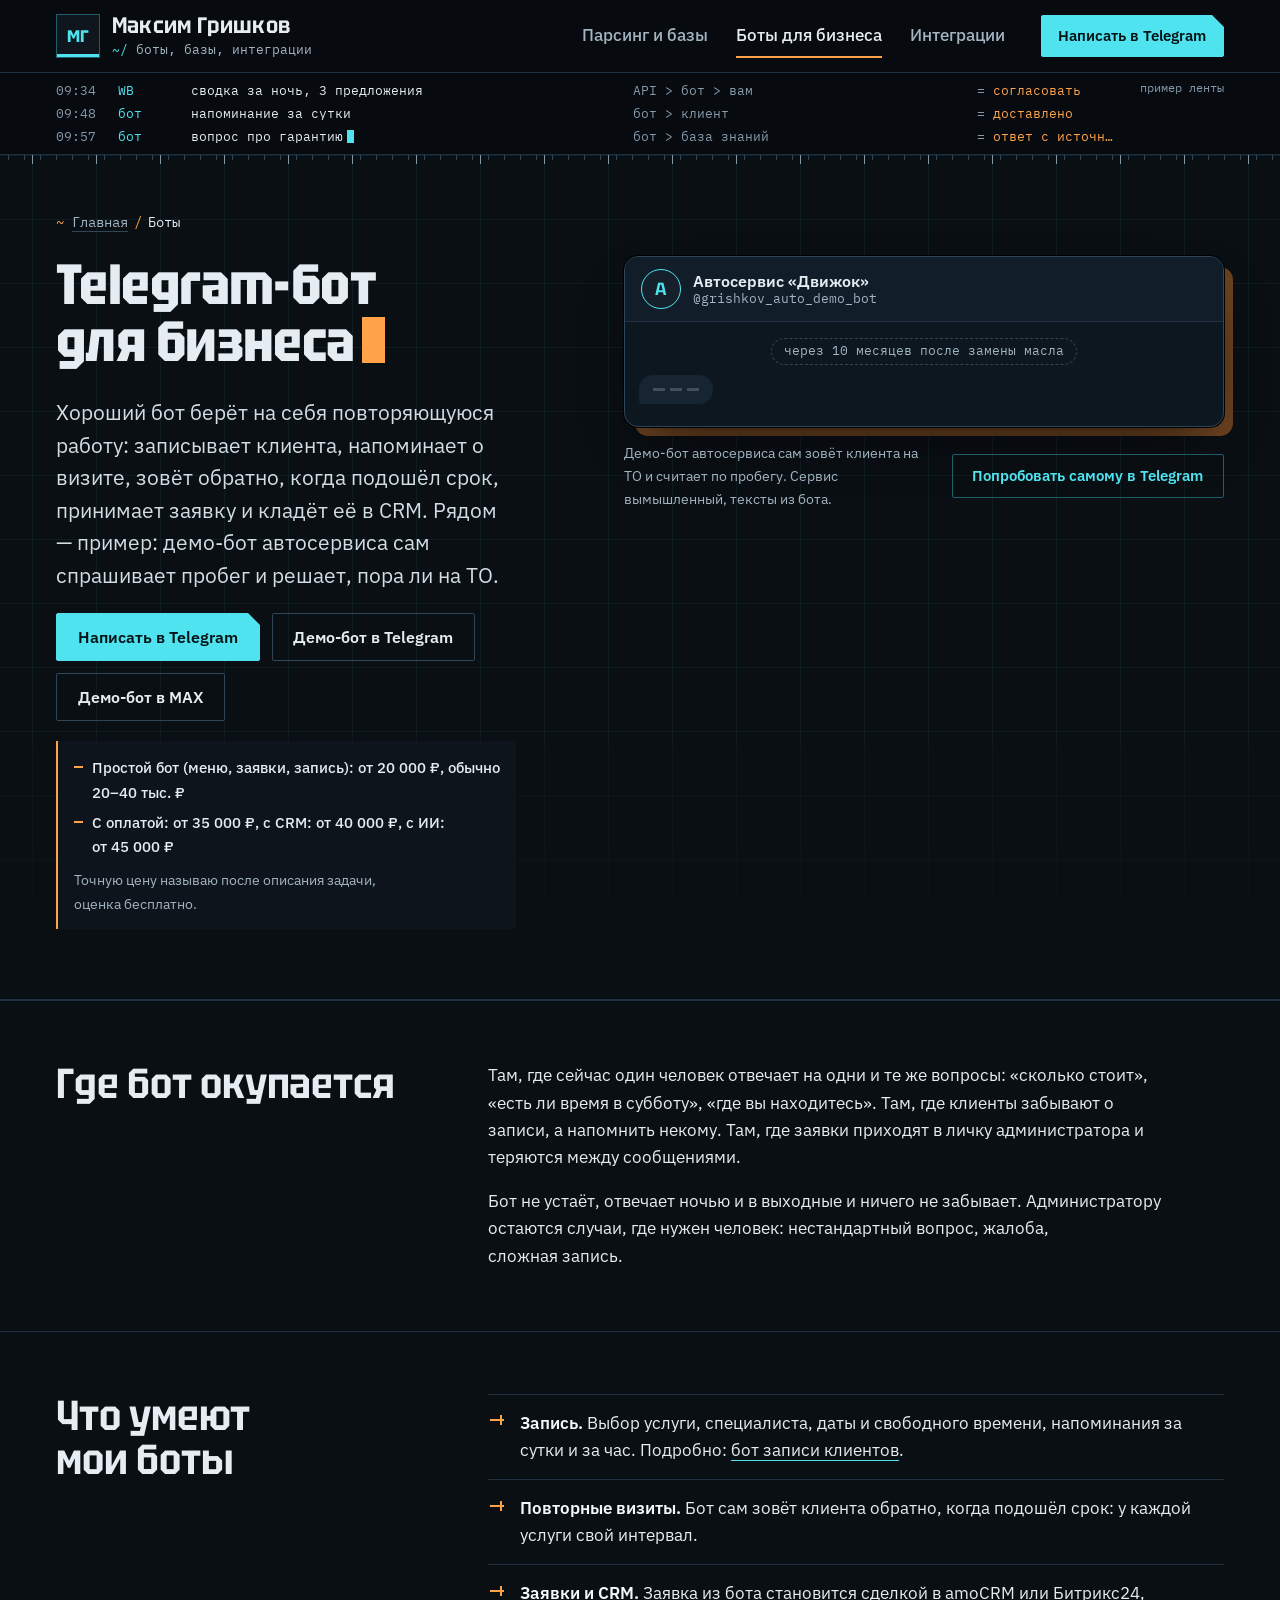
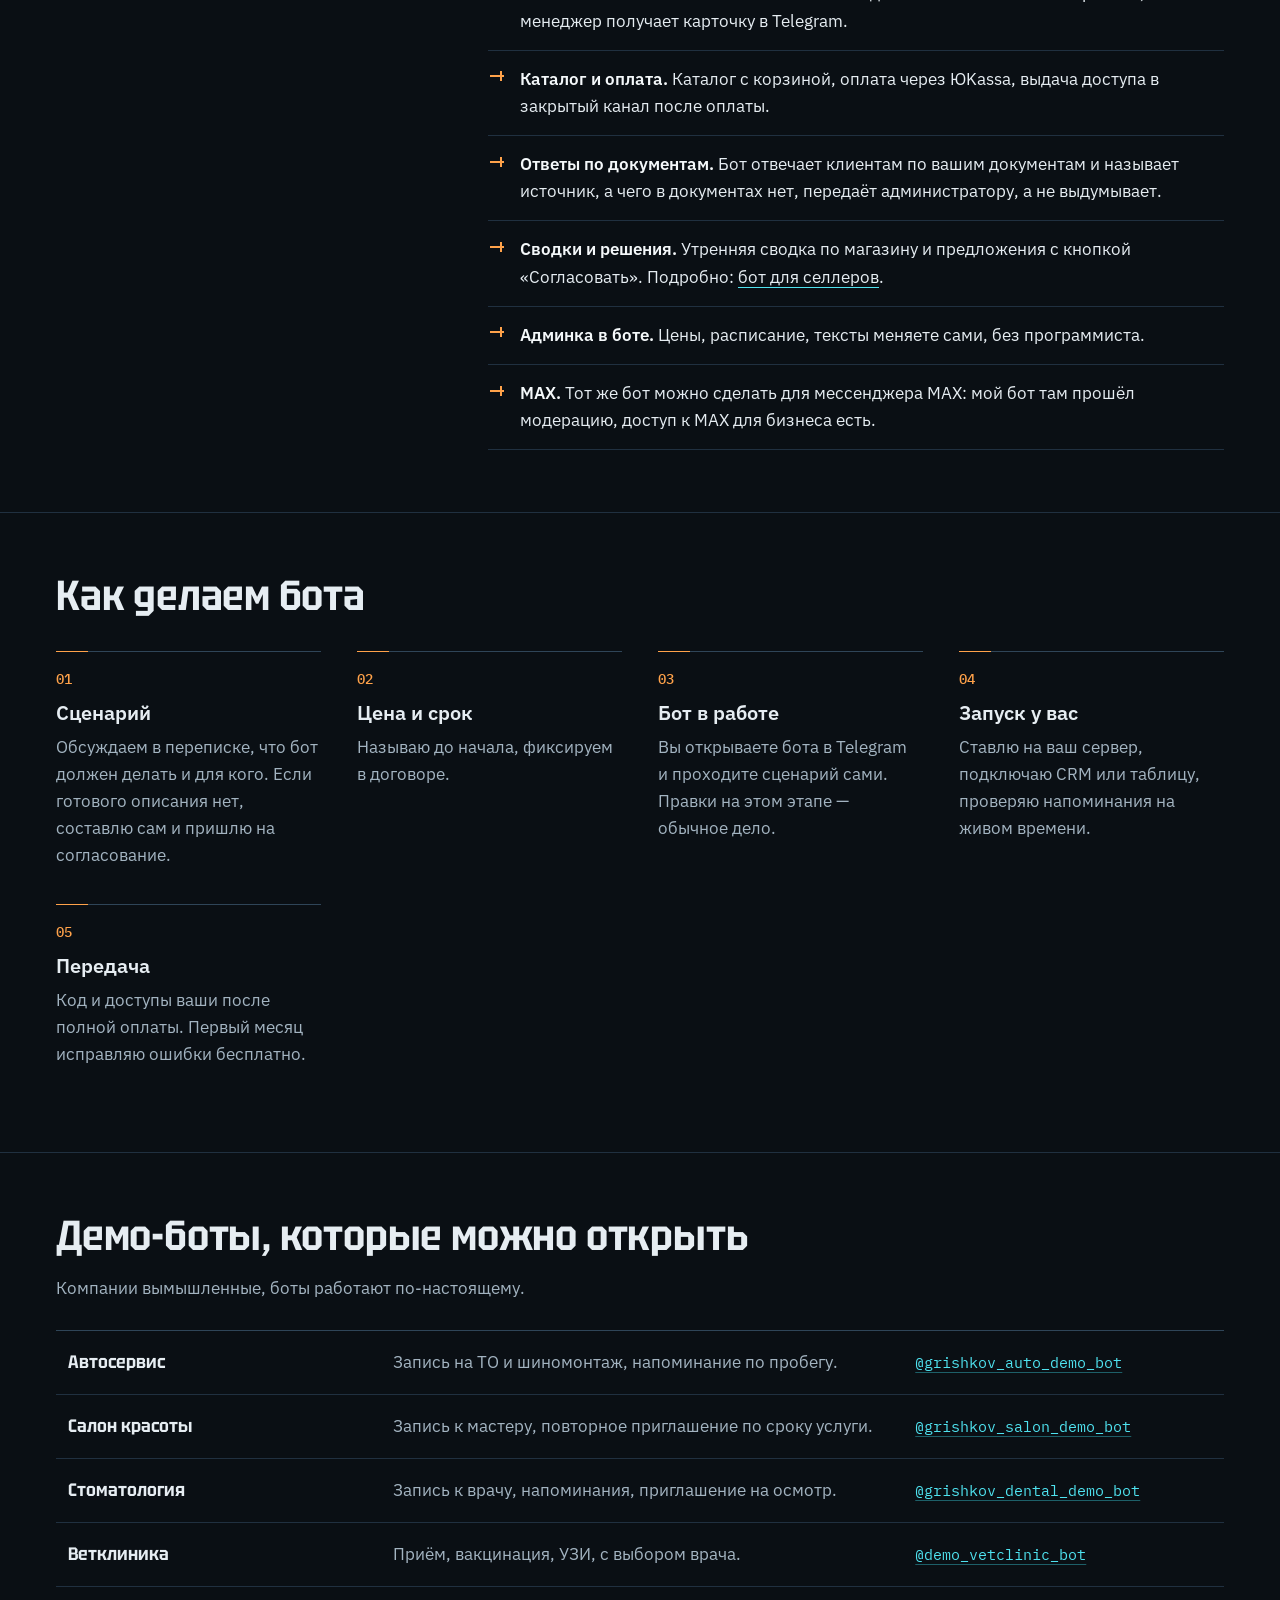
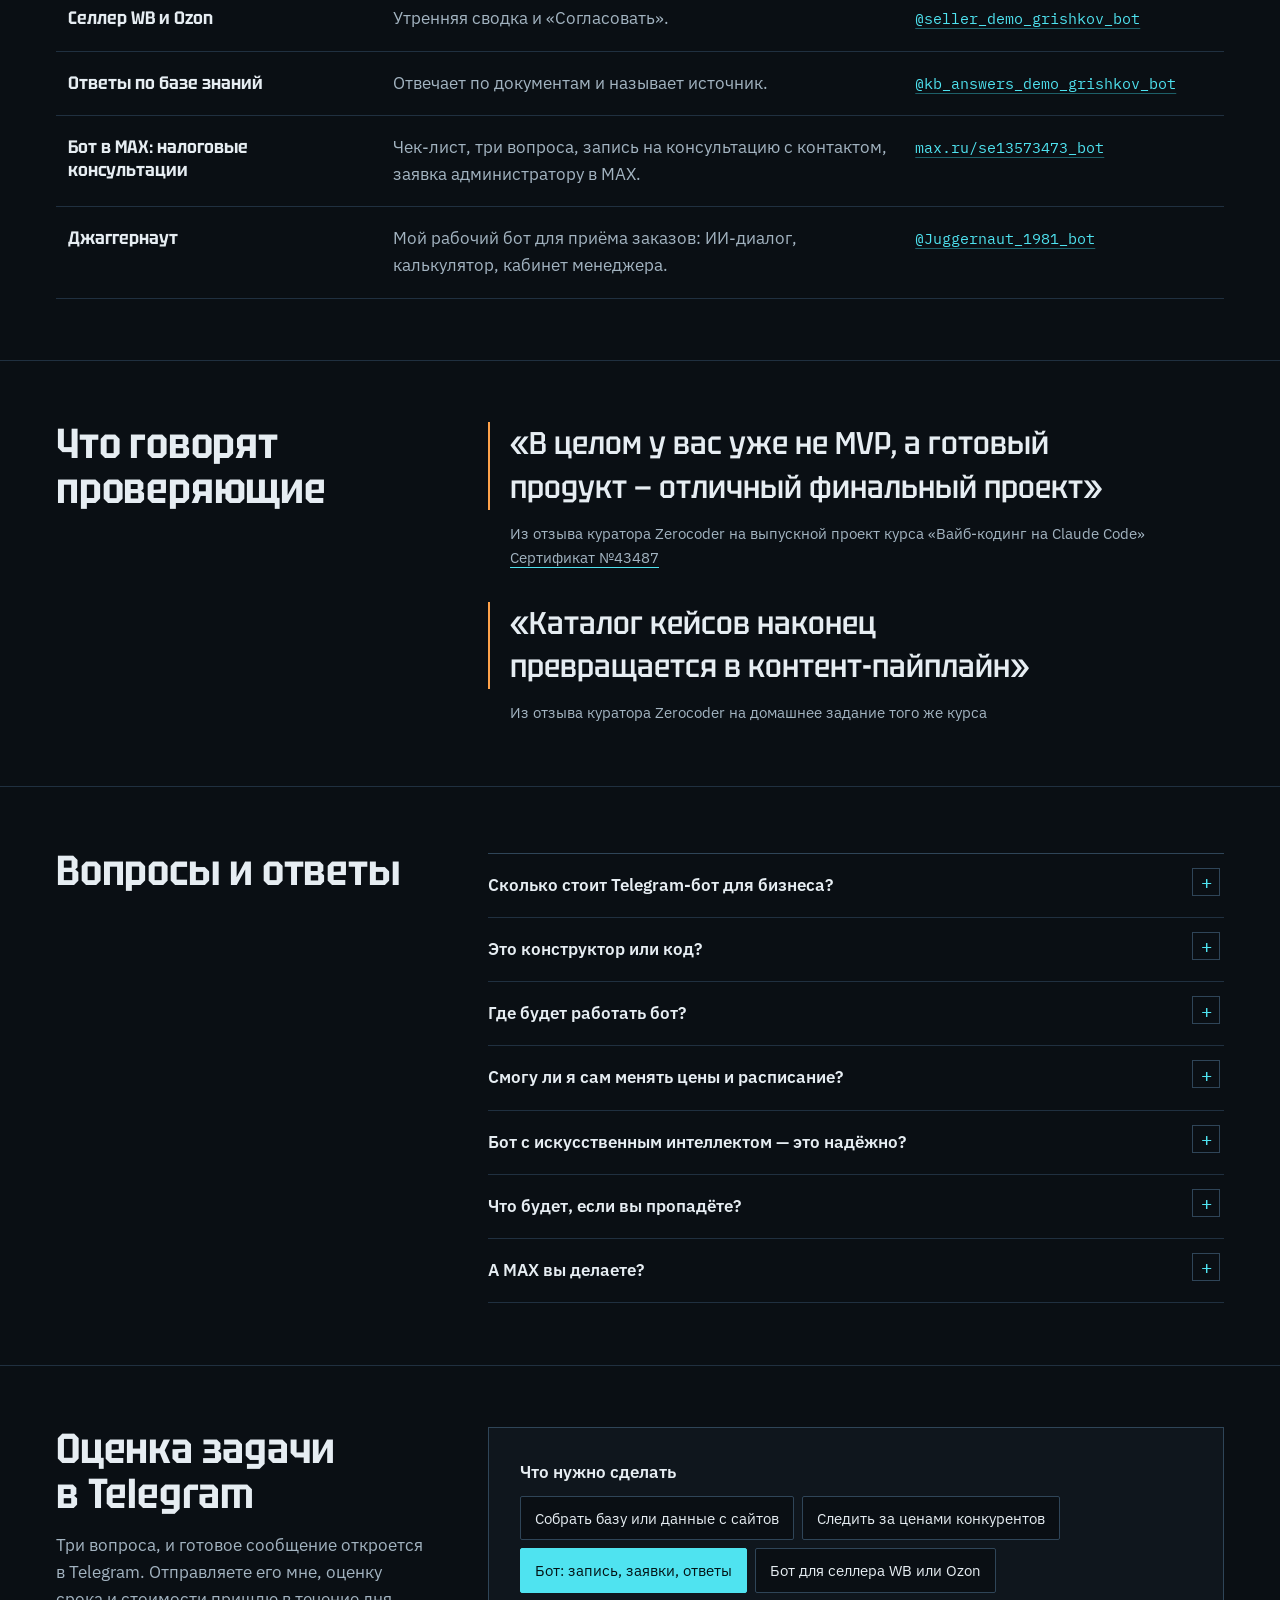
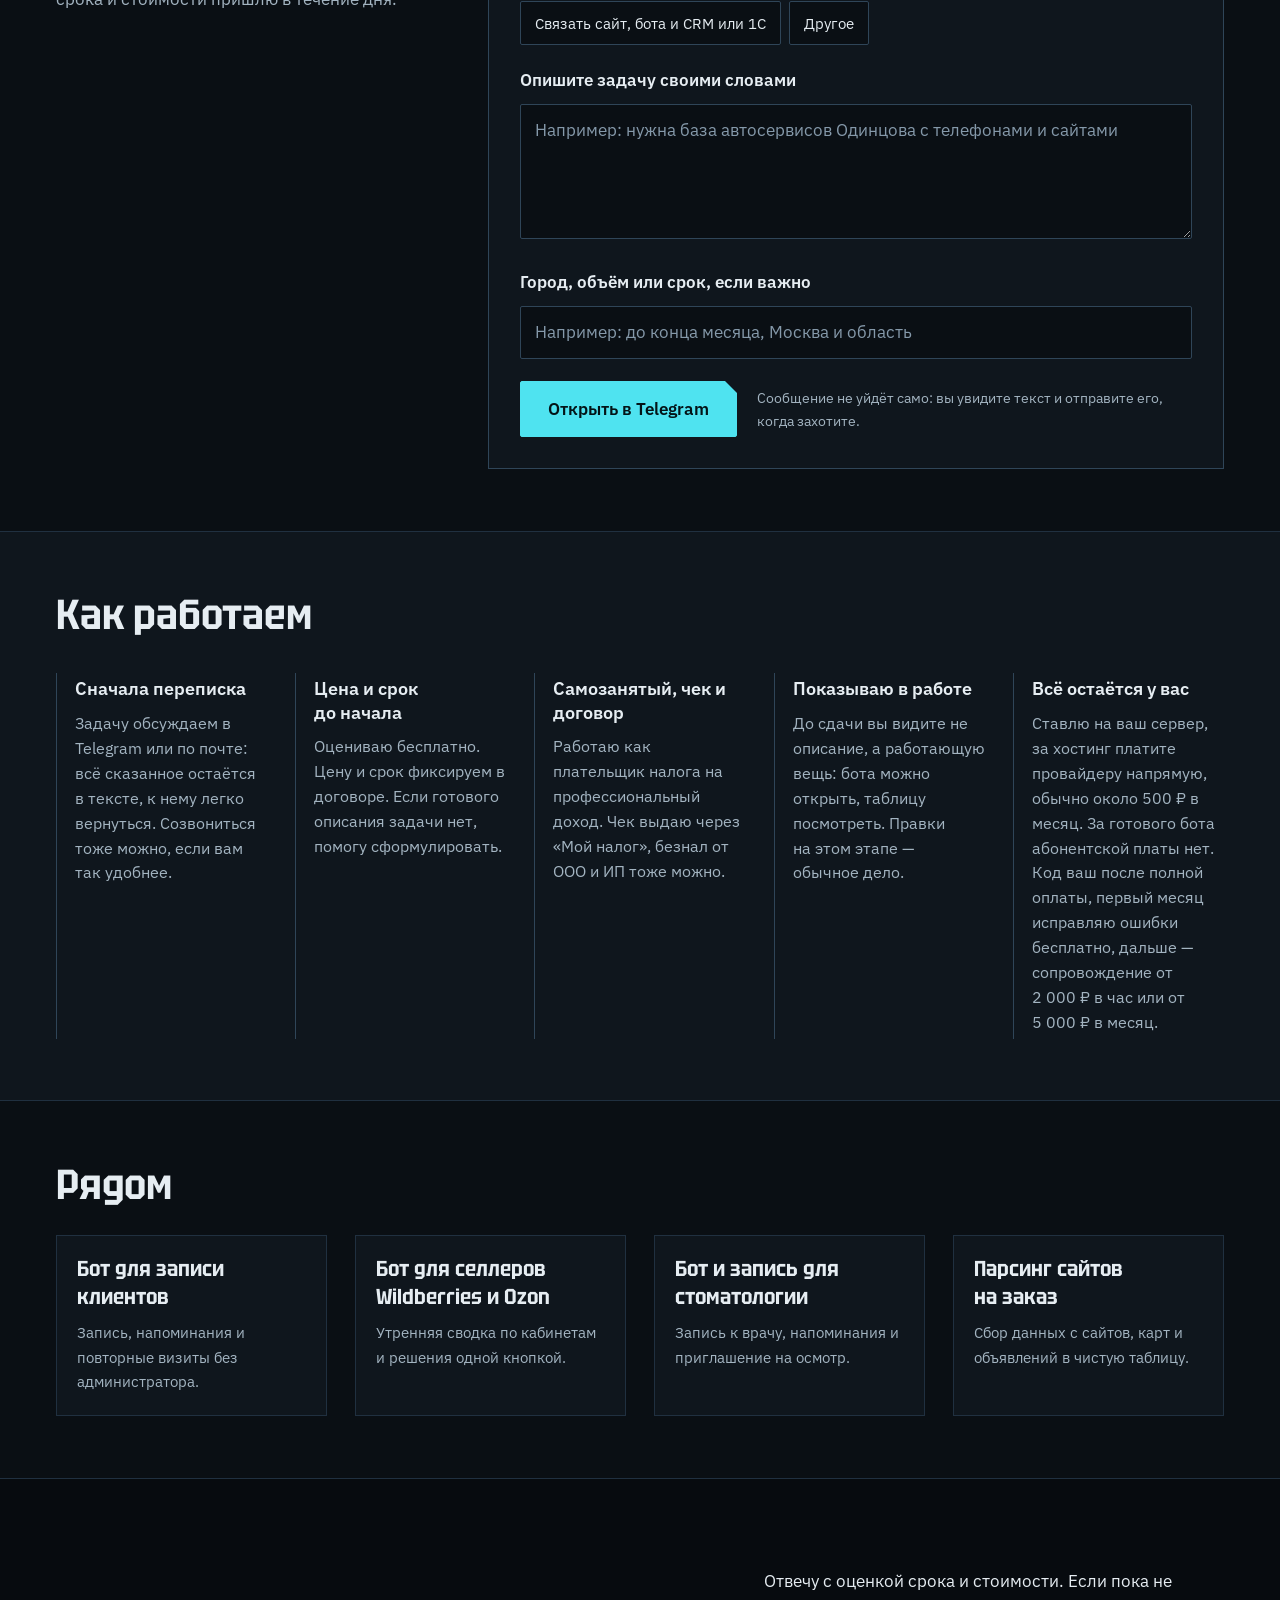
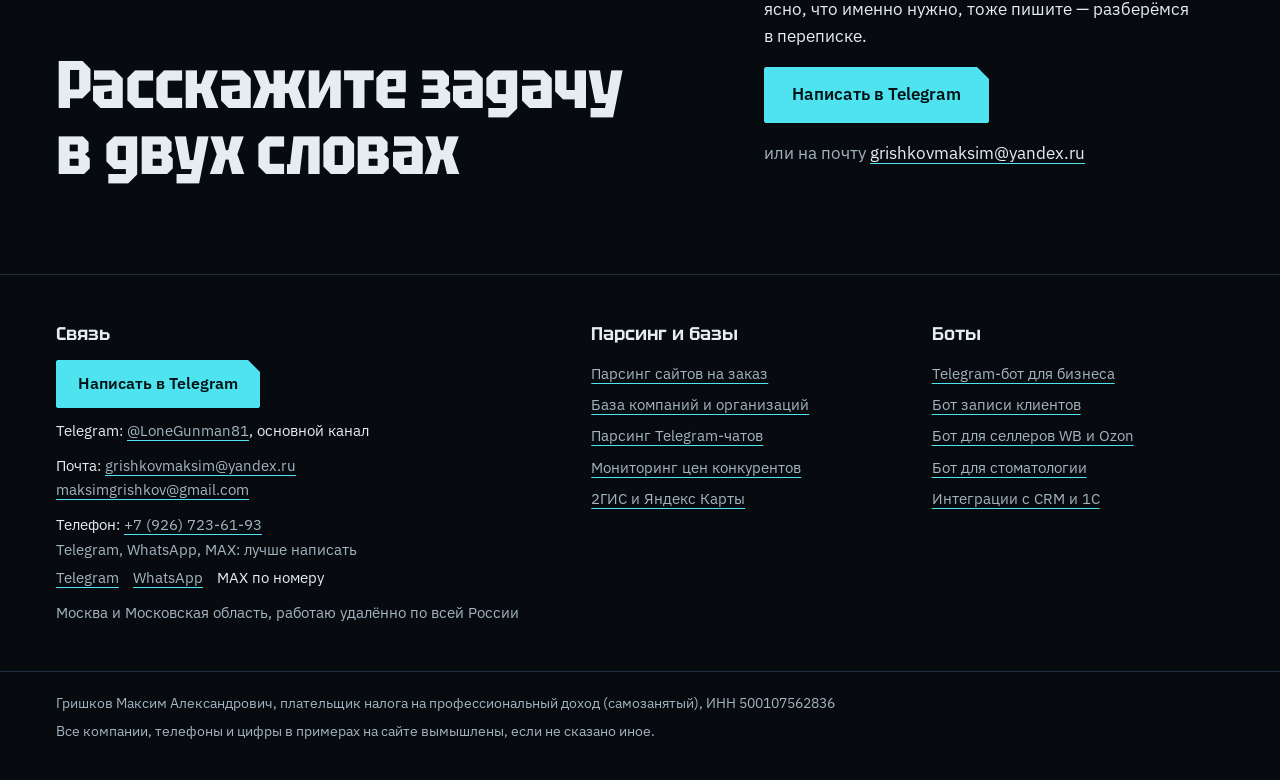
==== commit 83026bdd: "Вычитка: грамматика и пунктуация" ====
--- a/boty/index.html
+++ b/boty/index.html
@@ -19,7 +19,7 @@
 <link rel="preload" href="../assets/fonts/tektur-cyr.woff2" as="font" type="font/woff2" crossorigin>
 <link rel="preload" href="../assets/fonts/plexsans-cyr.woff2" as="font" type="font/woff2" crossorigin>
 <link rel="stylesheet" href="../assets/style.css">
-<script type="application/ld+json">{"@context": "https://schema.org", "@type": "BreadcrumbList", "itemListElement": [{"@type": "ListItem", "position": 1, "name": "Главная", "item": "https://grishkovpro.ru/"}, {"@type": "ListItem", "position": 2, "name": "Боты", "item": "https://grishkovpro.ru/boty/"}]}</script><script type="application/ld+json">{"@context": "https://schema.org", "@type": "Service", "name": "Разработка Telegram-бота для бизнеса", "serviceType": "Разработка Telegram-бота для бизнеса", "description": "Разработка Telegram-бота для бизнеса: онлайн-запись и напоминания, приём заявок, каталог и оплата, ответы по базе знаний, связка с CRM и 1С. Живые демо-боты, код остаётся у вас. Оценка бесплатно.", "url": "https://grishkovpro.ru/boty/", "provider": {"@type": "Person", "@id": "https://grishkovpro.ru/#person", "name": "Гришков Максим Александрович", "jobTitle": "Разработчик Telegram-ботов и интеграций", "url": "https://grishkovpro.ru/", "email": "mailto:grishkovmaksim@yandex.ru", "telephone": "+79267236193", "taxID": "500107562836", "sameAs": ["https://t.me/LoneGunman81"], "address": {"@type": "PostalAddress", "addressLocality": "Москва", "addressCountry": "RU"}}, "areaServed": [{"@type": "City", "name": "Москва"}, {"@type": "AdministrativeArea", "name": "Московская область"}, {"@type": "Country", "name": "Россия"}], "offers": {"@type": "Offer", "priceCurrency": "RUB", "description": "Простой бот: меню, заявки, запись: от 20 000 ₽, обычно 20–40 тыс. ₽; С оплатой: от 35 000 ₽, с CRM: от 40 000 ₽, с ИИ: от 45 000 ₽. Точную цену называю после описания задачи, оценка бесплатно."}}</script><script type="application/ld+json">{"@context": "https://schema.org", "@type": "FAQPage", "mainEntity": [{"@type": "Question", "name": "Сколько стоит Telegram-бот для бизнеса?", "acceptedAnswer": {"@type": "Answer", "text": "Простой бот (меню, заявки, запись): от 20 000 ₽, обычно 20–40 тыс. ₽; с оплатой: от 35 000 ₽; со связкой с CRM: от 40 000 ₽; с ИИ: от 45 000 ₽. Точную цену называю после описания задачи, оценка бесплатно."}}, {"@type": "Question", "name": "Это конструктор или код?", "acceptedAnswer": {"@type": "Answer", "text": "Код под вашу задачу. Бот остаётся вашим: исходники передаю, ежемесячной платы за конструктор нет. При необходимости работаю и в конструкторах, например в SaleBot, если вам так удобнее."}}, {"@type": "Question", "name": "Где будет работать бот?", "acceptedAnswer": {"@type": "Answer", "text": "На вашем сервере. Это недорогой виртуальный сервер, обычно около 500 ₽ в месяц, оплачиваете провайдеру напрямую. Нет сервера, подскажу, какой взять, и настрою."}}, {"@type": "Question", "name": "Смогу ли я сам менять цены и расписание?", "acceptedAnswer": {"@type": "Answer", "text": "Да, для этого в боте делается админка: меняете прямо в Telegram, без программиста."}}, {"@type": "Question", "name": "Бот с искусственным интеллектом — это надёжно?", "acceptedAnswer": {"@type": "Answer", "text": "Если он отвечает только по вашим документам и проверяет себя, да. В моём демо ответ проверяется вторым проходом на выдумки, а вопрос, которого нет в документах, уходит администратору."}}, {"@type": "Question", "name": "Что будет, если вы пропадёте?", "acceptedAnswer": {"@type": "Answer", "text": "Бот продолжит работать: он стоит на вашем сервере, код у вас. Любой другой разработчик сможет его поддерживать без переписывания."}}, {"@type": "Question", "name": "А MAX вы делаете?", "acceptedAnswer": {"@type": "Answer", "text": "Да. Бот для MAX делается так же, как для Telegram: запись, заявки, уведомления. Мой бот в MAX прошёл модерацию площадки."}}]}</script>
+<script type="application/ld+json">{"@context": "https://schema.org", "@type": "BreadcrumbList", "itemListElement": [{"@type": "ListItem", "position": 1, "name": "Главная", "item": "https://grishkovpro.ru/"}, {"@type": "ListItem", "position": 2, "name": "Боты", "item": "https://grishkovpro.ru/boty/"}]}</script><script type="application/ld+json">{"@context": "https://schema.org", "@type": "Service", "name": "Разработка Telegram-бота для бизнеса", "serviceType": "Разработка Telegram-бота для бизнеса", "description": "Разработка Telegram-бота для бизнеса: онлайн-запись и напоминания, приём заявок, каталог и оплата, ответы по базе знаний, связка с CRM и 1С. Живые демо-боты, код остаётся у вас. Оценка бесплатно.", "url": "https://grishkovpro.ru/boty/", "provider": {"@type": "Person", "@id": "https://grishkovpro.ru/#person", "name": "Гришков Максим Александрович", "jobTitle": "Разработчик Telegram-ботов и интеграций", "url": "https://grishkovpro.ru/", "email": "mailto:grishkovmaksim@yandex.ru", "telephone": "+79267236193", "taxID": "500107562836", "sameAs": ["https://t.me/LoneGunman81"], "address": {"@type": "PostalAddress", "addressLocality": "Москва", "addressCountry": "RU"}}, "areaServed": [{"@type": "City", "name": "Москва"}, {"@type": "AdministrativeArea", "name": "Московская область"}, {"@type": "Country", "name": "Россия"}], "offers": {"@type": "Offer", "priceCurrency": "RUB", "description": "Простой бот (меню, заявки, запись): от 20 000 ₽, обычно 20–40 тыс. ₽; С оплатой: от 35 000 ₽, с CRM: от 40 000 ₽, с ИИ: от 45 000 ₽. Точную цену называю после описания задачи, оценка бесплатно."}}</script><script type="application/ld+json">{"@context": "https://schema.org", "@type": "FAQPage", "mainEntity": [{"@type": "Question", "name": "Сколько стоит Telegram-бот для бизнеса?", "acceptedAnswer": {"@type": "Answer", "text": "Простой бот (меню, заявки, запись): от 20 000 ₽, обычно 20–40 тыс. ₽; с оплатой: от 35 000 ₽; со связкой с CRM: от 40 000 ₽; с ИИ: от 45 000 ₽. Точную цену называю после описания задачи, оценка бесплатно."}}, {"@type": "Question", "name": "Это конструктор или код?", "acceptedAnswer": {"@type": "Answer", "text": "Код под вашу задачу. Бот остаётся вашим: исходники передаю, ежемесячной платы за конструктор нет. При необходимости работаю и в конструкторах, например в SaleBot, если вам так удобнее."}}, {"@type": "Question", "name": "Где будет работать бот?", "acceptedAnswer": {"@type": "Answer", "text": "На вашем сервере. Это недорогой виртуальный сервер, обычно около 500 ₽ в месяц, оплачиваете провайдеру напрямую. Нет сервера — подскажу, какой взять, и настрою."}}, {"@type": "Question", "name": "Смогу ли я сам менять цены и расписание?", "acceptedAnswer": {"@type": "Answer", "text": "Да, для этого в боте делается админка: меняете прямо в Telegram, без программиста."}}, {"@type": "Question", "name": "Бот с искусственным интеллектом — это надёжно?", "acceptedAnswer": {"@type": "Answer", "text": "Если он отвечает только по вашим документам и проверяет себя, — да. В моём демо ответ проверяется вторым проходом на выдумки, а вопрос, которого нет в документах, уходит администратору."}}, {"@type": "Question", "name": "Что будет, если вы пропадёте?", "acceptedAnswer": {"@type": "Answer", "text": "Бот продолжит работать: он стоит на вашем сервере, код у вас. Любой другой разработчик сможет его поддерживать без переписывания."}}, {"@type": "Question", "name": "А MAX вы делаете?", "acceptedAnswer": {"@type": "Answer", "text": "Да. Бот для MAX делается так же, как для Telegram: запись, заявки, уведомления. Мой бот в MAX прошёл модерацию площадки."}}]}</script>
 </head>
 <body class="s-boty">
 <a class="skip" href="#main">К содержанию</a>
@@ -38,10 +38,10 @@
     <div class="hero-grid">
       <div class="hero-text">
         <h1 class="h1">Telegram-бот для бизнеса<span class="caret" aria-hidden="true"></span></h1>
-        <div class="lead"><p>Хороший бот берёт на себя повторяющуюся работу: записывает клиента, напоминает о визите, зовёт обратно, когда подошёл срок, принимает заявку и кладёт её в CRM. Рядом пример: демо-бот автосервиса сам спрашивает пробег и решает, пора ли на ТО.</p></div>
+        <div class="lead"><p>Хороший бот берёт на себя повторяющуюся работу: записывает клиента, напоминает о визите, зовёт обратно, когда подошёл срок, принимает заявку и кладёт её в CRM. Рядом — пример: демо-бот автосервиса сам спрашивает пробег и решает, пора ли на ТО.</p></div>
         <p class="hero-cta"><a class="btn btn-tg" href="https://t.me/LoneGunman81" rel="noopener" target="_blank">Написать в Telegram</a>
         <a class="btn btn-line" href="https://t.me/grishkov_auto_demo_bot" rel="noopener" target="_blank">Демо-бот в Telegram</a><a class="btn btn-line" href="https://max.ru/se13573473_bot" rel="noopener" target="_blank">Демо-бот в MAX</a></p>
-        <div class="hero-price"><ul class="hero-notes"><li>Простой бот: меню, заявки, запись: от 20 000 ₽, обычно 20–40 тыс. ₽</li><li>С оплатой: от 35 000 ₽, с CRM: от 40 000 ₽, с ИИ: от 45 000 ₽</li></ul><p class="price-foot">Точную цену называю после описания задачи, оценка бесплатно.</p></div>
+        <div class="hero-price"><ul class="hero-notes"><li>Простой бот (меню, заявки, запись): от 20 000 ₽, обычно 20–40 тыс. ₽</li><li>С оплатой: от 35 000 ₽, с CRM: от 40 000 ₽, с ИИ: от 45 000 ₽</li></ul><p class="price-foot">Точную цену называю после описания задачи, оценка бесплатно.</p></div>
       </div>
       <div class="hero-ex"><figure class="ex ex-chat" data-sim>
   <div class="tg">
@@ -55,7 +55,7 @@
     </div>
   </div>
 </section><section class="sec sec-split"><div class="wrap split"><h2 class="h2">Где бот окупается</h2><div class="prose"><p>Там, где сейчас один человек отвечает на одни и те же вопросы: «сколько стоит», «есть ли время в субботу», «где вы находитесь». Там, где клиенты забывают о записи, а напомнить некому. Там, где заявки приходят в личку администратора и теряются между сообщениями.</p>
-<p>Бот не устаёт, отвечает ночью и в выходные и ничего не забывает. Администратору остаются случаи, где нужен человек: нестандартный вопрос, жалоба, сложная запись.</p></div></div></section><section class="sec sec-split"><div class="wrap split"><h2 class="h2">Что умеют мои боты</h2><ul class="gets"><li><strong>Запись.</strong> Выбор услуги, специалиста, даты и свободного времени, напоминания за сутки и за час. Подробно: <a href="../boty/zapis-klientov/">бот записи клиентов</a>.</li><li><strong>Повторные визиты.</strong> Бот сам зовёт клиента обратно, когда подошёл срок: у каждой услуги свой интервал.</li><li><strong>Заявки и CRM.</strong> Заявка из бота становится сделкой в amoCRM или Битрикс24, менеджер получает карточку в Telegram.</li><li><strong>Каталог и оплата.</strong> Каталог с корзиной, оплата через ЮKassa, выдача доступа в закрытый канал после оплаты.</li><li><strong>Ответы по документам.</strong> Бот отвечает клиентам по вашим документам и называет источник, а чего в документах нет, передаёт администратору, а не выдумывает.</li><li><strong>Сводки и решения.</strong> Утренняя сводка по магазину и предложения с кнопкой «Согласовать». Подробно: <a href="../boty/marketplace/">бот для селлеров</a>.</li><li><strong>Админка в боте.</strong> Цены, расписание, тексты меняете сами, без программиста.</li><li><strong>MAX.</strong> Тот же бот можно сделать для мессенджера MAX: мой бот там прошёл модерацию, доступ к MAX для бизнеса есть.</li></ul></div></section><section class="sec"><div class="wrap"><h2 class="h2">Как делаем бота</h2><ol class="steps"><li><h3>Сценарий</h3><p>Обсуждаем в переписке, что бот должен делать и для кого. Если готового описания нет, составлю сам и пришлю на согласование.</p></li><li><h3>Цена и срок</h3><p>Называю до начала, фиксируем в договоре.</p></li><li><h3>Бот в работе</h3><p>Вы открываете бота в Telegram и проходите сценарий сами. Правки на этом этапе обычное дело.</p></li><li><h3>Запуск у вас</h3><p>Ставлю на ваш сервер, подключаю CRM или таблицу, проверяю напоминания на живом времени.</p></li><li><h3>Передача</h3><p>Код и доступы ваши после полной оплаты. Первый месяц исправляю ошибки бесплатно.</p></li></ol></div></section><section class="sec demo" id="demo"><div class="wrap"><h2 class="h2">Демо-боты, которые можно открыть</h2><p class="lead-s">Компании вымышленные, боты работают по-настоящему.</p><ul class="demo-list"><li><a class="demo-row" href="https://t.me/grishkov_auto_demo_bot" rel="noopener" target="_blank"><span class="demo-n">Автосервис</span><span class="demo-d">Запись на ТО и шиномонтаж, напоминание по пробегу.</span><span class="demo-h mono">@grishkov_auto_demo_bot</span></a></li><li><a class="demo-row" href="https://t.me/grishkov_salon_demo_bot" rel="noopener" target="_blank"><span class="demo-n">Салон красоты</span><span class="demo-d">Запись к мастеру, повторное приглашение по сроку услуги.</span><span class="demo-h mono">@grishkov_salon_demo_bot</span></a></li><li><a class="demo-row" href="https://t.me/grishkov_dental_demo_bot" rel="noopener" target="_blank"><span class="demo-n">Стоматология</span><span class="demo-d">Запись к врачу, напоминания, приглашение на осмотр.</span><span class="demo-h mono">@grishkov_dental_demo_bot</span></a></li><li><a class="demo-row" href="https://t.me/demo_vetclinic_bot" rel="noopener" target="_blank"><span class="demo-n">Ветклиника</span><span class="demo-d">Приём, вакцинация, УЗИ, с выбором врача.</span><span class="demo-h mono">@demo_vetclinic_bot</span></a></li><li><a class="demo-row" href="https://t.me/seller_demo_grishkov_bot" rel="noopener" target="_blank"><span class="demo-n">Селлер WB и Ozon</span><span class="demo-d">Утренняя сводка и «Согласовать».</span><span class="demo-h mono">@seller_demo_grishkov_bot</span></a></li><li><a class="demo-row" href="https://t.me/kb_answers_demo_grishkov_bot" rel="noopener" target="_blank"><span class="demo-n">Ответы по базе знаний</span><span class="demo-d">Отвечает по документам и называет источник.</span><span class="demo-h mono">@kb_answers_demo_grishkov_bot</span></a></li><li><a class="demo-row" href="https://max.ru/se13573473_bot" rel="noopener" target="_blank"><span class="demo-n">Бот в MAX: налоговые консультации</span><span class="demo-d">Чек-лист, три вопроса, запись на консультацию с контактом, заявка администратору в MAX.</span><span class="demo-h mono">max.ru/se13573473_bot</span></a></li><li><a class="demo-row" href="https://t.me/Juggernaut_1981_bot" rel="noopener" target="_blank"><span class="demo-n">Джаггернаут</span><span class="demo-d">Мой рабочий бот для приёма заказов: ИИ-диалог, калькулятор, кабинет менеджера.</span><span class="demo-h mono">@Juggernaut_1981_bot</span></a></li></ul></div></section><section class="sec voices" aria-labelledby="vq-h"><div class="wrap split"><h2 id="vq-h" class="h2">Что говорят проверяющие</h2><ul class="vq-list"><li><blockquote><p>«В целом у вас уже не MVP, а готовый продукт — отличный финальный проект»</p></blockquote><p class="vq-src">Из отзыва куратора Zerocoder на выпускной проект курса «Вайб-кодинг на Claude Code»<br><span class="muted"><a href="../files/sertifikat_43487.jpg">Сертификат №43487</a></span></p></li><li><blockquote><p>«Каталог кейсов наконец превращается в контент-пайплайн»</p></blockquote><p class="vq-src">Из отзыва куратора Zerocoder на домашнее задание того же курса</p></li></ul></div></section><section class="sec faq" aria-labelledby="faq-h"><div class="wrap split"><h2 id="faq-h" class="h2">Вопросы и ответы</h2><div class="faq-list"><details><summary>Сколько стоит Telegram-бот для бизнеса?</summary><div class="faq-a"><p>Простой бот (меню, заявки, запись): от 20 000 ₽, обычно 20–40 тыс. ₽; с оплатой: от 35 000 ₽; со связкой с CRM: от 40 000 ₽; с ИИ: от 45 000 ₽. Точную цену называю после описания задачи, оценка бесплатно.</p></div></details><details><summary>Это конструктор или код?</summary><div class="faq-a"><p>Код под вашу задачу. Бот остаётся вашим: исходники передаю, ежемесячной платы за конструктор нет. При необходимости работаю и в конструкторах, например в SaleBot, если вам так удобнее.</p></div></details><details><summary>Где будет работать бот?</summary><div class="faq-a"><p>На вашем сервере. Это недорогой виртуальный сервер, обычно около 500 ₽ в месяц, оплачиваете провайдеру напрямую. Нет сервера, подскажу, какой взять, и настрою.</p></div></details><details><summary>Смогу ли я сам менять цены и расписание?</summary><div class="faq-a"><p>Да, для этого в боте делается админка: меняете прямо в Telegram, без программиста.</p></div></details><details><summary>Бот с искусственным интеллектом — это надёжно?</summary><div class="faq-a"><p>Если он отвечает только по вашим документам и проверяет себя, да. В моём демо ответ проверяется вторым проходом на выдумки, а вопрос, которого нет в документах, уходит администратору.</p></div></details><details><summary>Что будет, если вы пропадёте?</summary><div class="faq-a"><p>Бот продолжит работать: он стоит на вашем сервере, код у вас. Любой другой разработчик сможет его поддерживать без переписывания.</p></div></details><details><summary>А MAX вы делаете?</summary><div class="faq-a"><p>Да. Бот для MAX делается так же, как для Telegram: запись, заявки, уведомления. Мой бот в MAX прошёл модерацию площадки.</p></div></details></div></div></section><section class="sec quiz" id="ocenka" aria-labelledby="qz-h">
+<p>Бот не устаёт, отвечает ночью и в выходные и ничего не забывает. Администратору остаются случаи, где нужен человек: нестандартный вопрос, жалоба, сложная запись.</p></div></div></section><section class="sec sec-split"><div class="wrap split"><h2 class="h2">Что умеют мои боты</h2><ul class="gets"><li><strong>Запись.</strong> Выбор услуги, специалиста, даты и свободного времени, напоминания за сутки и за час. Подробно: <a href="../boty/zapis-klientov/">бот записи клиентов</a>.</li><li><strong>Повторные визиты.</strong> Бот сам зовёт клиента обратно, когда подошёл срок: у каждой услуги свой интервал.</li><li><strong>Заявки и CRM.</strong> Заявка из бота становится сделкой в amoCRM или Битрикс24, менеджер получает карточку в Telegram.</li><li><strong>Каталог и оплата.</strong> Каталог с корзиной, оплата через ЮKassa, выдача доступа в закрытый канал после оплаты.</li><li><strong>Ответы по документам.</strong> Бот отвечает клиентам по вашим документам и называет источник, а чего в документах нет, передаёт администратору, а не выдумывает.</li><li><strong>Сводки и решения.</strong> Утренняя сводка по магазину и предложения с кнопкой «Согласовать». Подробно: <a href="../boty/marketplace/">бот для селлеров</a>.</li><li><strong>Админка в боте.</strong> Цены, расписание, тексты меняете сами, без программиста.</li><li><strong>MAX.</strong> Тот же бот можно сделать для мессенджера MAX: мой бот там прошёл модерацию, доступ к MAX для бизнеса есть.</li></ul></div></section><section class="sec"><div class="wrap"><h2 class="h2">Как делаем бота</h2><ol class="steps"><li><h3>Сценарий</h3><p>Обсуждаем в переписке, что бот должен делать и для кого. Если готового описания нет, составлю сам и пришлю на согласование.</p></li><li><h3>Цена и срок</h3><p>Называю до начала, фиксируем в договоре.</p></li><li><h3>Бот в работе</h3><p>Вы открываете бота в Telegram и проходите сценарий сами. Правки на этом этапе — обычное дело.</p></li><li><h3>Запуск у вас</h3><p>Ставлю на ваш сервер, подключаю CRM или таблицу, проверяю напоминания на живом времени.</p></li><li><h3>Передача</h3><p>Код и доступы ваши после полной оплаты. Первый месяц исправляю ошибки бесплатно.</p></li></ol></div></section><section class="sec demo" id="demo"><div class="wrap"><h2 class="h2">Демо-боты, которые можно открыть</h2><p class="lead-s">Компании вымышленные, боты работают по-настоящему.</p><ul class="demo-list"><li><a class="demo-row" href="https://t.me/grishkov_auto_demo_bot" rel="noopener" target="_blank"><span class="demo-n">Автосервис</span><span class="demo-d">Запись на ТО и шиномонтаж, напоминание по пробегу.</span><span class="demo-h mono">@grishkov_auto_demo_bot</span></a></li><li><a class="demo-row" href="https://t.me/grishkov_salon_demo_bot" rel="noopener" target="_blank"><span class="demo-n">Салон красоты</span><span class="demo-d">Запись к мастеру, повторное приглашение по сроку услуги.</span><span class="demo-h mono">@grishkov_salon_demo_bot</span></a></li><li><a class="demo-row" href="https://t.me/grishkov_dental_demo_bot" rel="noopener" target="_blank"><span class="demo-n">Стоматология</span><span class="demo-d">Запись к врачу, напоминания, приглашение на осмотр.</span><span class="demo-h mono">@grishkov_dental_demo_bot</span></a></li><li><a class="demo-row" href="https://t.me/demo_vetclinic_bot" rel="noopener" target="_blank"><span class="demo-n">Ветклиника</span><span class="demo-d">Приём, вакцинация, УЗИ, с выбором врача.</span><span class="demo-h mono">@demo_vetclinic_bot</span></a></li><li><a class="demo-row" href="https://t.me/seller_demo_grishkov_bot" rel="noopener" target="_blank"><span class="demo-n">Селлер WB и Ozon</span><span class="demo-d">Утренняя сводка и «Согласовать».</span><span class="demo-h mono">@seller_demo_grishkov_bot</span></a></li><li><a class="demo-row" href="https://t.me/kb_answers_demo_grishkov_bot" rel="noopener" target="_blank"><span class="demo-n">Ответы по базе знаний</span><span class="demo-d">Отвечает по документам и называет источник.</span><span class="demo-h mono">@kb_answers_demo_grishkov_bot</span></a></li><li><a class="demo-row" href="https://max.ru/se13573473_bot" rel="noopener" target="_blank"><span class="demo-n">Бот в MAX: налоговые консультации</span><span class="demo-d">Чек-лист, три вопроса, запись на консультацию с контактом, заявка администратору в MAX.</span><span class="demo-h mono">max.ru/se13573473_bot</span></a></li><li><a class="demo-row" href="https://t.me/Juggernaut_1981_bot" rel="noopener" target="_blank"><span class="demo-n">Джаггернаут</span><span class="demo-d">Мой рабочий бот для приёма заказов: ИИ-диалог, калькулятор, кабинет менеджера.</span><span class="demo-h mono">@Juggernaut_1981_bot</span></a></li></ul></div></section><section class="sec voices" aria-labelledby="vq-h"><div class="wrap split"><h2 id="vq-h" class="h2">Что говорят проверяющие</h2><ul class="vq-list"><li><blockquote><p>«В целом у вас уже не MVP, а готовый продукт — отличный финальный проект»</p></blockquote><p class="vq-src">Из отзыва куратора Zerocoder на выпускной проект курса «Вайб-кодинг на Claude Code»<br><span class="muted"><a href="../files/sertifikat_43487.jpg">Сертификат №43487</a></span></p></li><li><blockquote><p>«Каталог кейсов наконец превращается в контент-пайплайн»</p></blockquote><p class="vq-src">Из отзыва куратора Zerocoder на домашнее задание того же курса</p></li></ul></div></section><section class="sec faq" aria-labelledby="faq-h"><div class="wrap split"><h2 id="faq-h" class="h2">Вопросы и ответы</h2><div class="faq-list"><details><summary>Сколько стоит Telegram-бот для бизнеса?</summary><div class="faq-a"><p>Простой бот (меню, заявки, запись): от 20 000 ₽, обычно 20–40 тыс. ₽; с оплатой: от 35 000 ₽; со связкой с CRM: от 40 000 ₽; с ИИ: от 45 000 ₽. Точную цену называю после описания задачи, оценка бесплатно.</p></div></details><details><summary>Это конструктор или код?</summary><div class="faq-a"><p>Код под вашу задачу. Бот остаётся вашим: исходники передаю, ежемесячной платы за конструктор нет. При необходимости работаю и в конструкторах, например в SaleBot, если вам так удобнее.</p></div></details><details><summary>Где будет работать бот?</summary><div class="faq-a"><p>На вашем сервере. Это недорогой виртуальный сервер, обычно около 500 ₽ в месяц, оплачиваете провайдеру напрямую. Нет сервера — подскажу, какой взять, и настрою.</p></div></details><details><summary>Смогу ли я сам менять цены и расписание?</summary><div class="faq-a"><p>Да, для этого в боте делается админка: меняете прямо в Telegram, без программиста.</p></div></details><details><summary>Бот с искусственным интеллектом — это надёжно?</summary><div class="faq-a"><p>Если он отвечает только по вашим документам и проверяет себя, — да. В моём демо ответ проверяется вторым проходом на выдумки, а вопрос, которого нет в документах, уходит администратору.</p></div></details><details><summary>Что будет, если вы пропадёте?</summary><div class="faq-a"><p>Бот продолжит работать: он стоит на вашем сервере, код у вас. Любой другой разработчик сможет его поддерживать без переписывания.</p></div></details><details><summary>А MAX вы делаете?</summary><div class="faq-a"><p>Да. Бот для MAX делается так же, как для Telegram: запись, заявки, уведомления. Мой бот в MAX прошёл модерацию площадки.</p></div></details></div></div></section><section class="sec quiz" id="ocenka" aria-labelledby="qz-h">
   <div class="wrap split">
     <div><h2 id="qz-h" class="h2">Оценка задачи в Telegram</h2>
       <p class="lead-s">Три вопроса, и готовое сообщение откроется в Telegram. Отправляете его мне, оценку срока и стоимости пришлю в течение дня.</p></div>
@@ -72,12 +72,12 @@
 </section><section class="sec how" aria-labelledby="how-h">
   <div class="wrap">
     <h2 id="how-h" class="h2">Как работаем</h2>
-    <ul class="how-list"><li><h3>Сначала переписка</h3><p>Задачу обсуждаем в Telegram или по почте: всё сказанное остаётся в тексте, к нему легко вернуться. Созвониться тоже можно, если вам так удобнее.</p></li><li><h3>Цена и срок до начала</h3><p>Оцениваю бесплатно. Цену и срок фиксируем в договоре. Если готового описания задачи нет, помогу сформулировать.</p></li><li><h3>Самозанятый, чек и договор</h3><p>Работаю как плательщик налога на профессиональный доход. Чек выдаю через «Мой налог», безнал от ООО и ИП тоже можно.</p></li><li><h3>Показываю в работе</h3><p>До сдачи вы видите не описание, а работающую вещь: бота можно открыть, таблицу посмотреть. Правки на этом этапе обычное дело.</p></li><li><h3>Всё остаётся у вас</h3><p>Ставлю на ваш сервер, за хостинг платите провайдеру напрямую, обычно около 500 ₽ в месяц. За готового бота абонентской платы нет. Код ваш после полной оплаты, первый месяц исправляю ошибки бесплатно, дальше сопровождение от 2 000 ₽ в час или от 5 000 ₽ в месяц.</p></li></ul>
+    <ul class="how-list"><li><h3>Сначала переписка</h3><p>Задачу обсуждаем в Telegram или по почте: всё сказанное остаётся в тексте, к нему легко вернуться. Созвониться тоже можно, если вам так удобнее.</p></li><li><h3>Цена и срок до начала</h3><p>Оцениваю бесплатно. Цену и срок фиксируем в договоре. Если готового описания задачи нет, помогу сформулировать.</p></li><li><h3>Самозанятый, чек и договор</h3><p>Работаю как плательщик налога на профессиональный доход. Чек выдаю через «Мой налог», безнал от ООО и ИП тоже можно.</p></li><li><h3>Показываю в работе</h3><p>До сдачи вы видите не описание, а работающую вещь: бота можно открыть, таблицу посмотреть. Правки на этом этапе — обычное дело.</p></li><li><h3>Всё остаётся у вас</h3><p>Ставлю на ваш сервер, за хостинг платите провайдеру напрямую, обычно около 500 ₽ в месяц. За готового бота абонентской платы нет. Код ваш после полной оплаты, первый месяц исправляю ошибки бесплатно, дальше — сопровождение от 2 000 ₽ в час или от 5 000 ₽ в месяц.</p></li></ul>
   </div>
 </section><section class="sec rel" aria-labelledby="rel-h"><div class="wrap"><h2 id="rel-h" class="h2">Рядом</h2><ul class="rel-list"><li><a href="../boty/zapis-klientov"><span class="rel-t">Бот для записи клиентов</span><span class="rel-d">Запись, напоминания и повторные визиты без администратора.</span></a></li><li><a href="../boty/marketplace"><span class="rel-t">Бот для селлеров Wildberries и Ozon</span><span class="rel-d">Утренняя сводка по кабинетам и решения одной кнопкой.</span></a></li><li><a href="../boty/stomatologiya"><span class="rel-t">Бот и запись для стоматологии</span><span class="rel-d">Запись к врачу, напоминания и приглашение на осмотр.</span></a></li><li><a href="../parsing"><span class="rel-t">Парсинг сайтов на заказ</span><span class="rel-d">Сбор данных с сайтов, карт и объявлений в чистую таблицу.</span></a></li></ul></div></section><section class="cta" aria-labelledby="cta-h">
   <div class="wrap cta-in">
     <h2 id="cta-h" class="cta-h">Расскажите задачу в двух словах</h2>
-    <div class="cta-side"><p>Отвечу с оценкой срока и стоимости. Если пока не ясно, что именно нужно, тоже пишите, разберёмся в переписке.</p>
+    <div class="cta-side"><p>Отвечу с оценкой срока и стоимости. Если пока не ясно, что именно нужно, тоже пишите — разберёмся в переписке.</p>
       <p><a class="btn btn-tg btn-big" href="https://t.me/LoneGunman81" rel="noopener" target="_blank">Написать в Telegram</a></p>
       <p class="muted">или на почту <a href="mailto:grishkovmaksim@yandex.ru">grishkovmaksim@yandex.ru</a></p></div>
   </div>
--- a/assets/style.css
+++ b/assets/style.css
@@ -257,9 +257,6 @@
   padding: 64px 0; padding-block: clamp(40px, 5vw, 104px); align-items: start;
 }
 .stand + .stand { border-top: 1px solid var(--line); }
-.stand::before { content: ""; position: absolute; left: 0; top: -1px; width: 96px; height: 3px; background: var(--cy); }
-.stand-boty::before { background: var(--am); }
-.stand-integracii::before { background: linear-gradient(to right, var(--cy) 50%, var(--am) 50%); }
 .stand:nth-child(2) { grid-template-columns: minmax(0, 5fr) minmax(0, 7fr); }
 .stand:nth-child(2) .stand-ex { order: 2; }
 .stand-text .h2 { font-size: 2.6rem; font-size: clamp(2.1rem, 1.2rem + 2.6vw, 4.2rem); margin-bottom: 22px; }
@@ -363,7 +360,7 @@
 /* ---------- призыв ---------- */
 .cta {
   position: relative; background: var(--bg-0); padding: 80px 0; padding-block: clamp(56px, 7vw, 150px); overflow: hidden;
-  border-top: 3px solid var(--line); border-image: linear-gradient(to right, var(--cy) 0 33%, var(--line) 33% 66%, var(--am) 66%) 1;
+  border-top: 1px solid var(--line);
 }
 .cta-in { display: grid; grid-template-columns: minmax(0, 7fr) minmax(0, 5fr); gap: 28px 64px; align-items: end; }
 .cta-h {
@@ -559,7 +556,6 @@
 
 /* ---------- кто делает ---------- */
 .face { position: relative; }
-.face::before { content: ""; position: absolute; left: 0; top: -1px; width: 33%; height: 3px; background: var(--am); }
 .face-in { display: grid; grid-template-columns: minmax(0, 6fr) minmax(0, 6fr); gap: 24px 64px; gap: 24px clamp(32px, 5vw, 120px); }
 .face-h {
   font-family: var(--display); font-weight: 700; font-stretch: 86%;
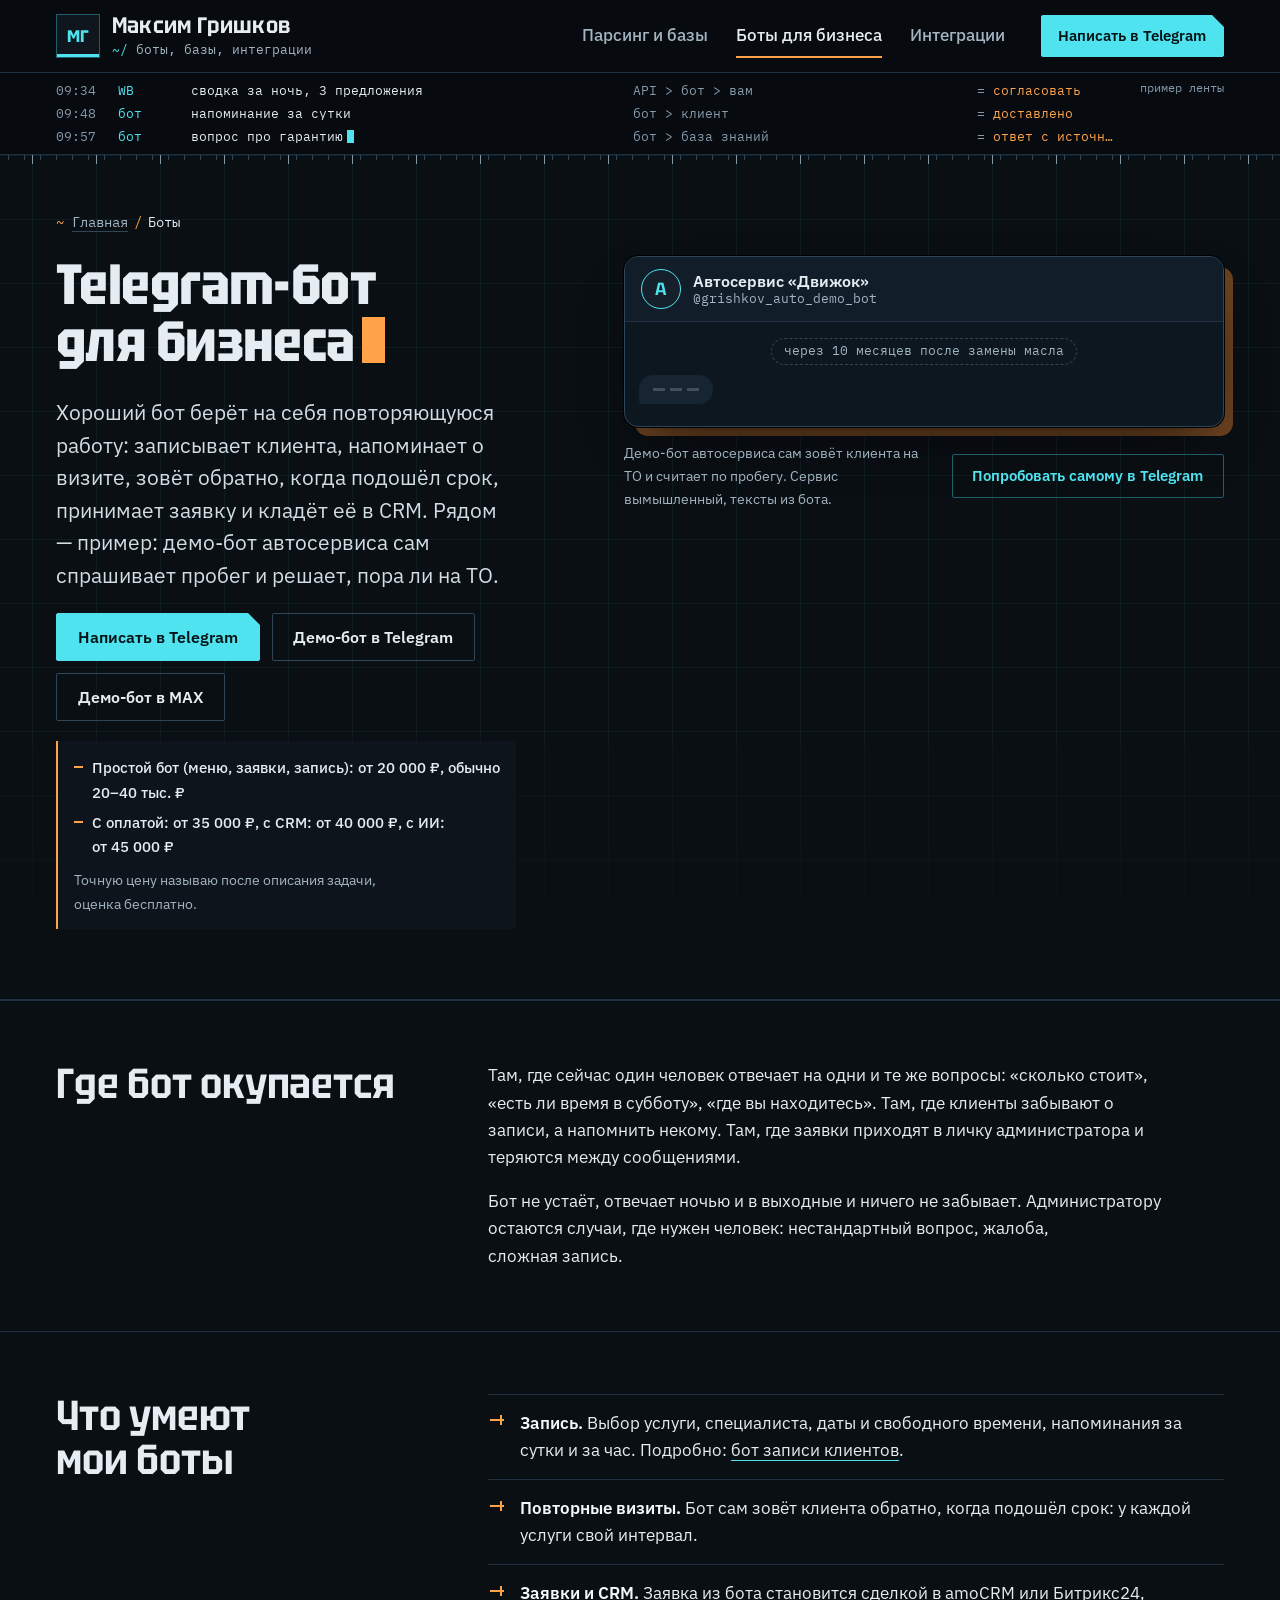
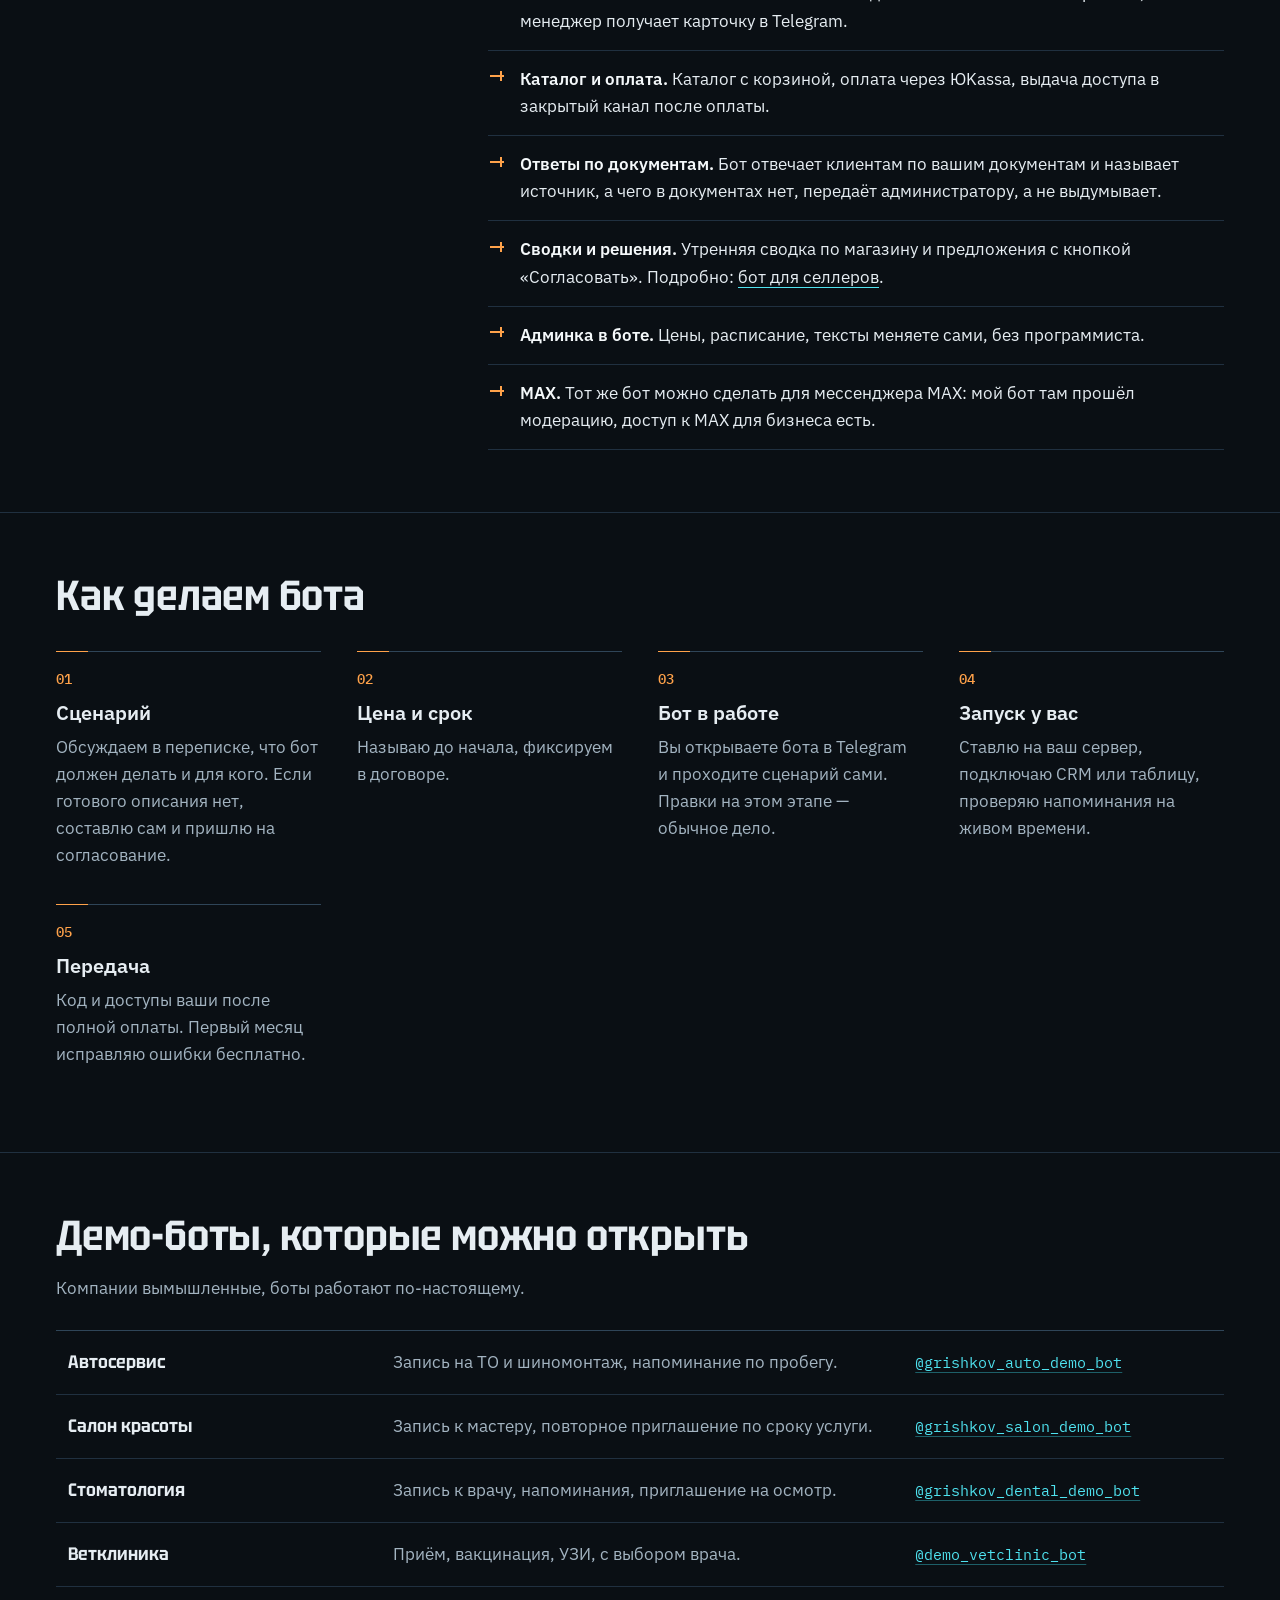
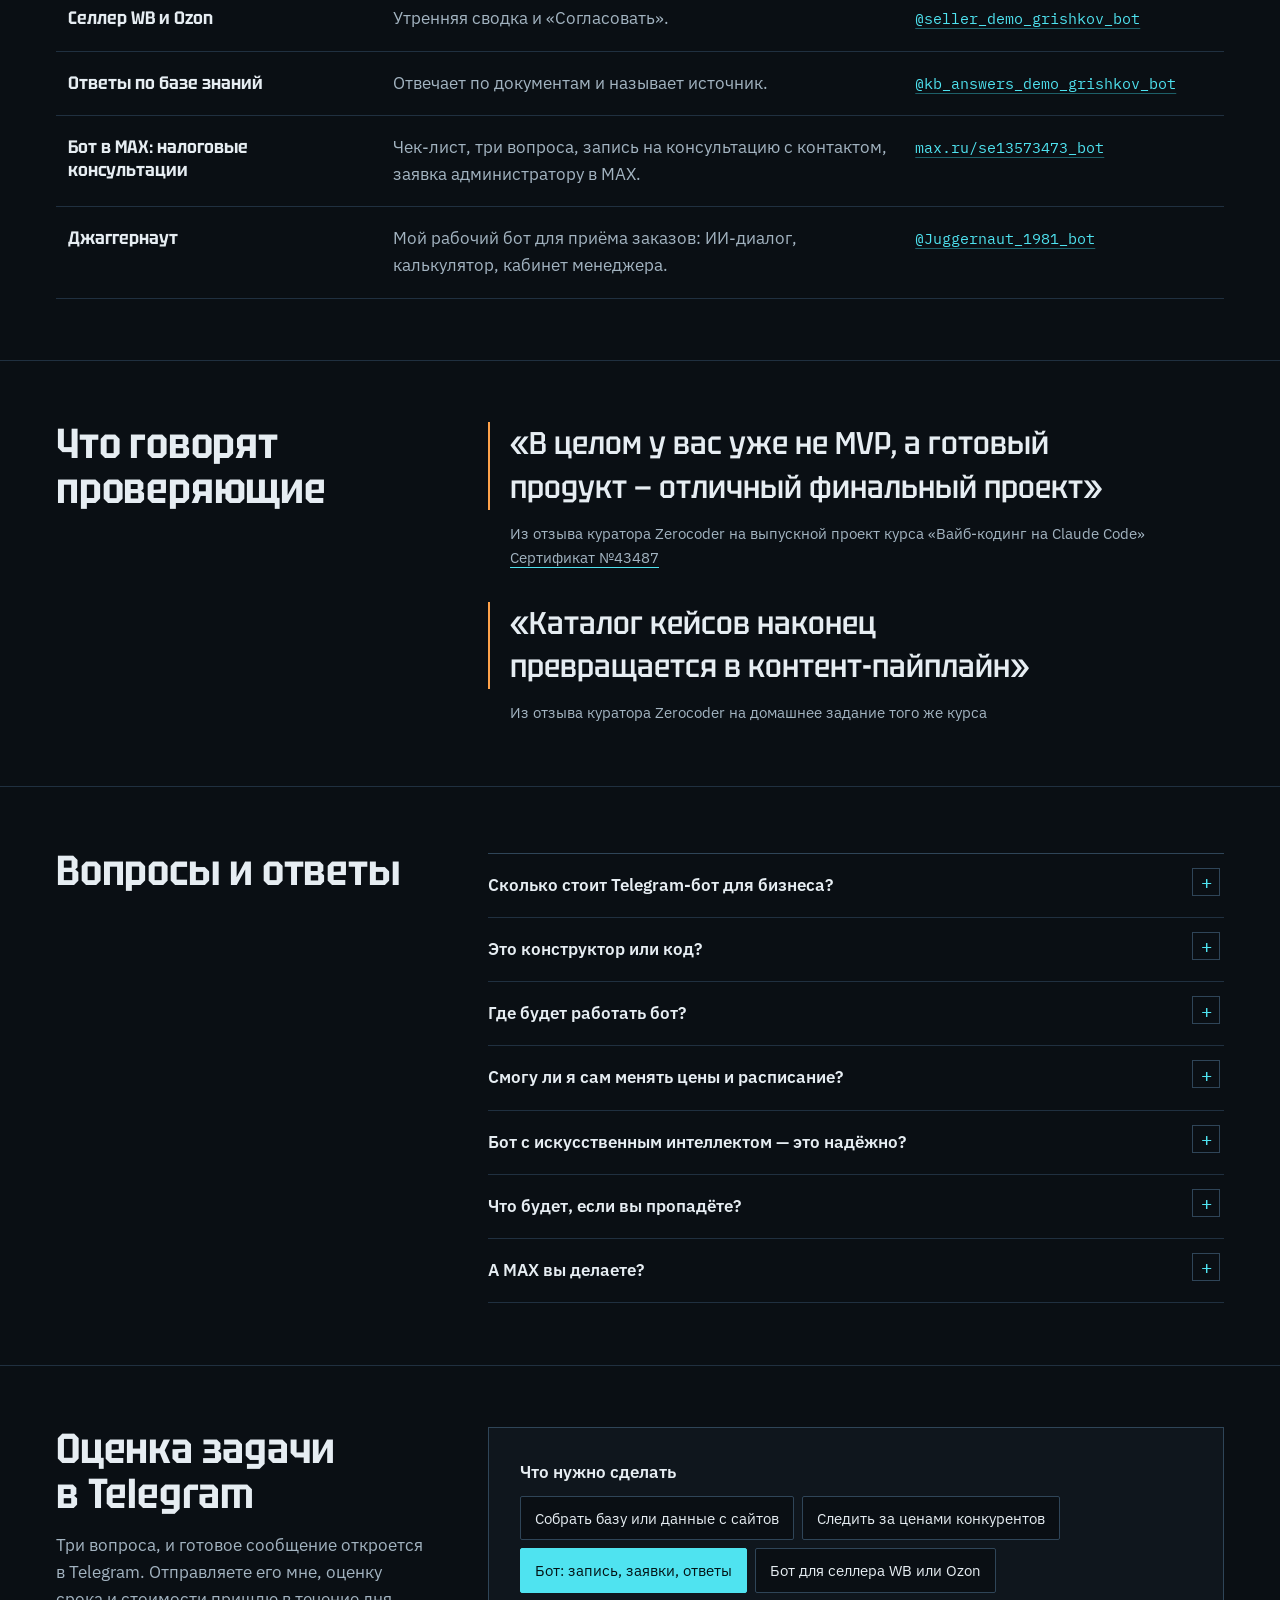
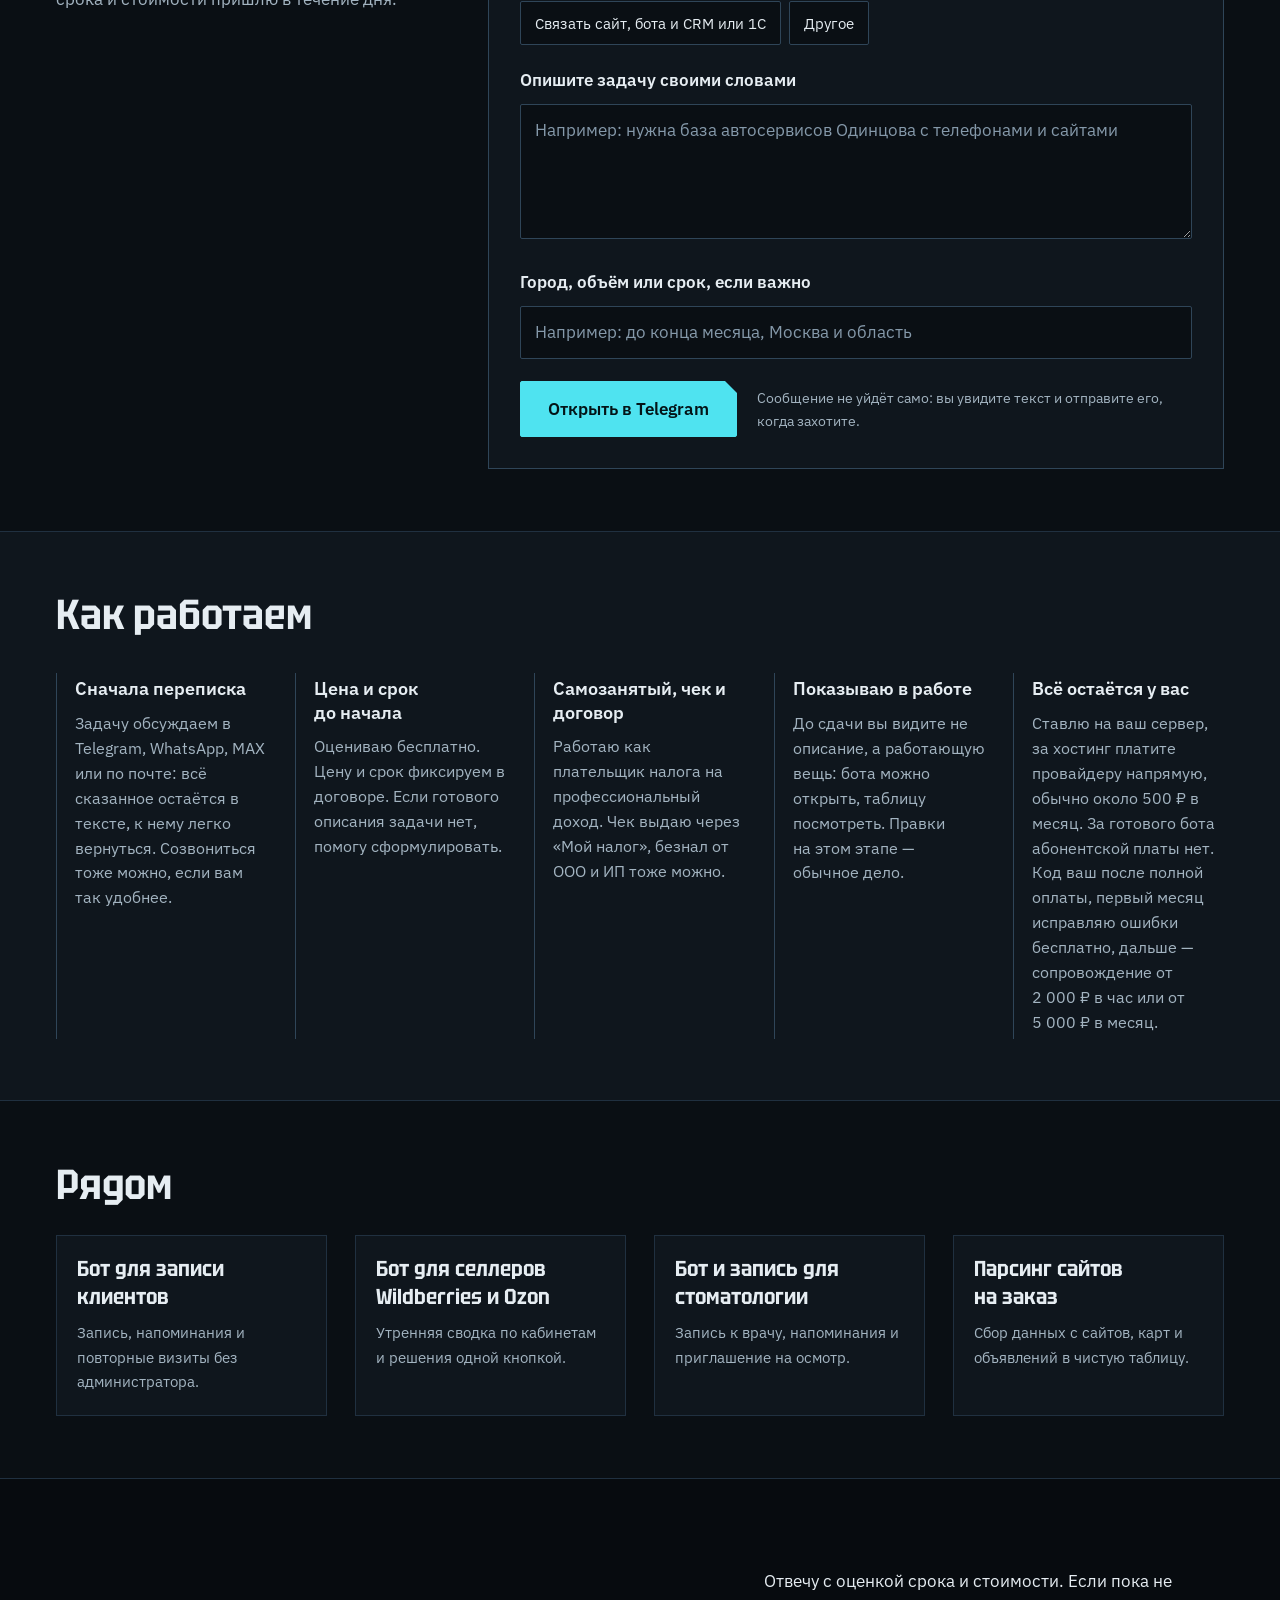
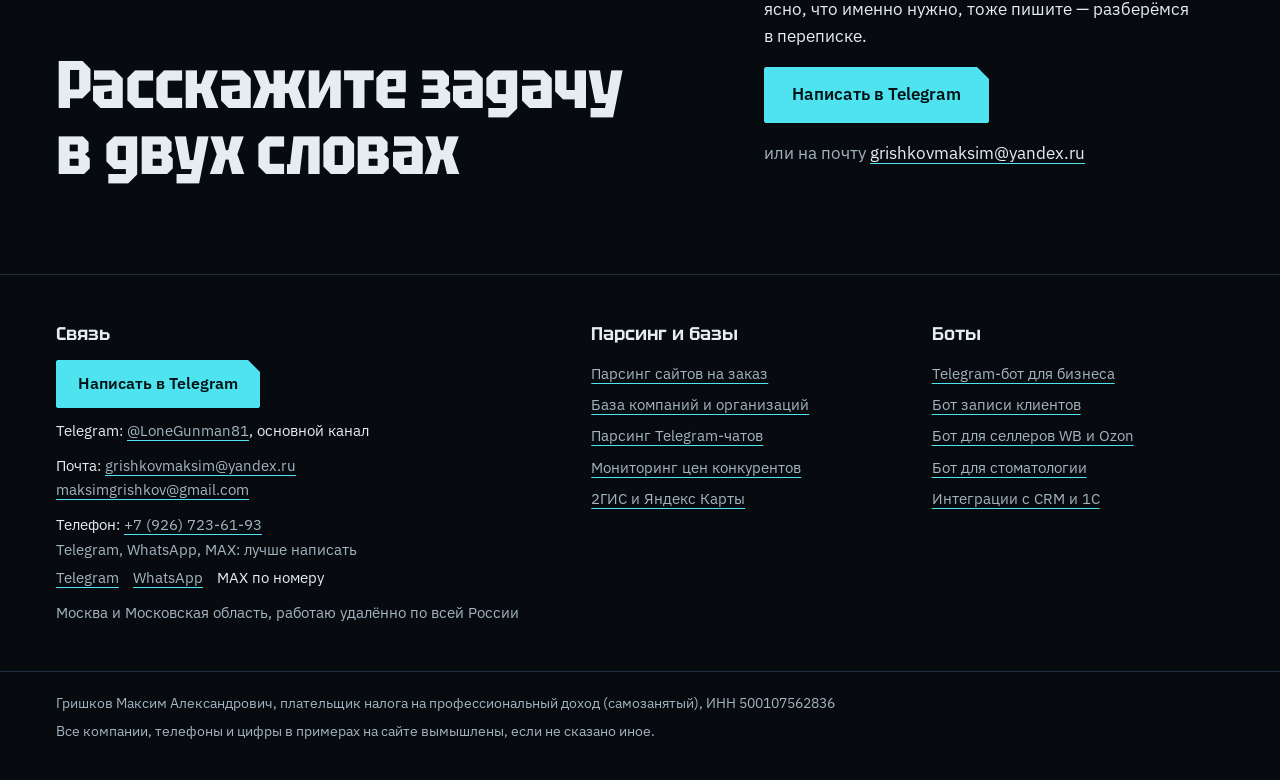
==== commit 4c6afff9: "Мессенджеры в связи, без бесплатного образца" ====
--- a/boty/index.html
+++ b/boty/index.html
@@ -72,7 +72,7 @@
 </section><section class="sec how" aria-labelledby="how-h">
   <div class="wrap">
     <h2 id="how-h" class="h2">Как работаем</h2>
-    <ul class="how-list"><li><h3>Сначала переписка</h3><p>Задачу обсуждаем в Telegram или по почте: всё сказанное остаётся в тексте, к нему легко вернуться. Созвониться тоже можно, если вам так удобнее.</p></li><li><h3>Цена и срок до начала</h3><p>Оцениваю бесплатно. Цену и срок фиксируем в договоре. Если готового описания задачи нет, помогу сформулировать.</p></li><li><h3>Самозанятый, чек и договор</h3><p>Работаю как плательщик налога на профессиональный доход. Чек выдаю через «Мой налог», безнал от ООО и ИП тоже можно.</p></li><li><h3>Показываю в работе</h3><p>До сдачи вы видите не описание, а работающую вещь: бота можно открыть, таблицу посмотреть. Правки на этом этапе — обычное дело.</p></li><li><h3>Всё остаётся у вас</h3><p>Ставлю на ваш сервер, за хостинг платите провайдеру напрямую, обычно около 500 ₽ в месяц. За готового бота абонентской платы нет. Код ваш после полной оплаты, первый месяц исправляю ошибки бесплатно, дальше — сопровождение от 2 000 ₽ в час или от 5 000 ₽ в месяц.</p></li></ul>
+    <ul class="how-list"><li><h3>Сначала переписка</h3><p>Задачу обсуждаем в Telegram, WhatsApp, MAX или по почте: всё сказанное остаётся в тексте, к нему легко вернуться. Созвониться тоже можно, если вам так удобнее.</p></li><li><h3>Цена и срок до начала</h3><p>Оцениваю бесплатно. Цену и срок фиксируем в договоре. Если готового описания задачи нет, помогу сформулировать.</p></li><li><h3>Самозанятый, чек и договор</h3><p>Работаю как плательщик налога на профессиональный доход. Чек выдаю через «Мой налог», безнал от ООО и ИП тоже можно.</p></li><li><h3>Показываю в работе</h3><p>До сдачи вы видите не описание, а работающую вещь: бота можно открыть, таблицу посмотреть. Правки на этом этапе — обычное дело.</p></li><li><h3>Всё остаётся у вас</h3><p>Ставлю на ваш сервер, за хостинг платите провайдеру напрямую, обычно около 500 ₽ в месяц. За готового бота абонентской платы нет. Код ваш после полной оплаты, первый месяц исправляю ошибки бесплатно, дальше — сопровождение от 2 000 ₽ в час или от 5 000 ₽ в месяц.</p></li></ul>
   </div>
 </section><section class="sec rel" aria-labelledby="rel-h"><div class="wrap"><h2 id="rel-h" class="h2">Рядом</h2><ul class="rel-list"><li><a href="../boty/zapis-klientov"><span class="rel-t">Бот для записи клиентов</span><span class="rel-d">Запись, напоминания и повторные визиты без администратора.</span></a></li><li><a href="../boty/marketplace"><span class="rel-t">Бот для селлеров Wildberries и Ozon</span><span class="rel-d">Утренняя сводка по кабинетам и решения одной кнопкой.</span></a></li><li><a href="../boty/stomatologiya"><span class="rel-t">Бот и запись для стоматологии</span><span class="rel-d">Запись к врачу, напоминания и приглашение на осмотр.</span></a></li><li><a href="../parsing"><span class="rel-t">Парсинг сайтов на заказ</span><span class="rel-d">Сбор данных с сайтов, карт и объявлений в чистую таблицу.</span></a></li></ul></div></section><section class="cta" aria-labelledby="cta-h">
   <div class="wrap cta-in">
